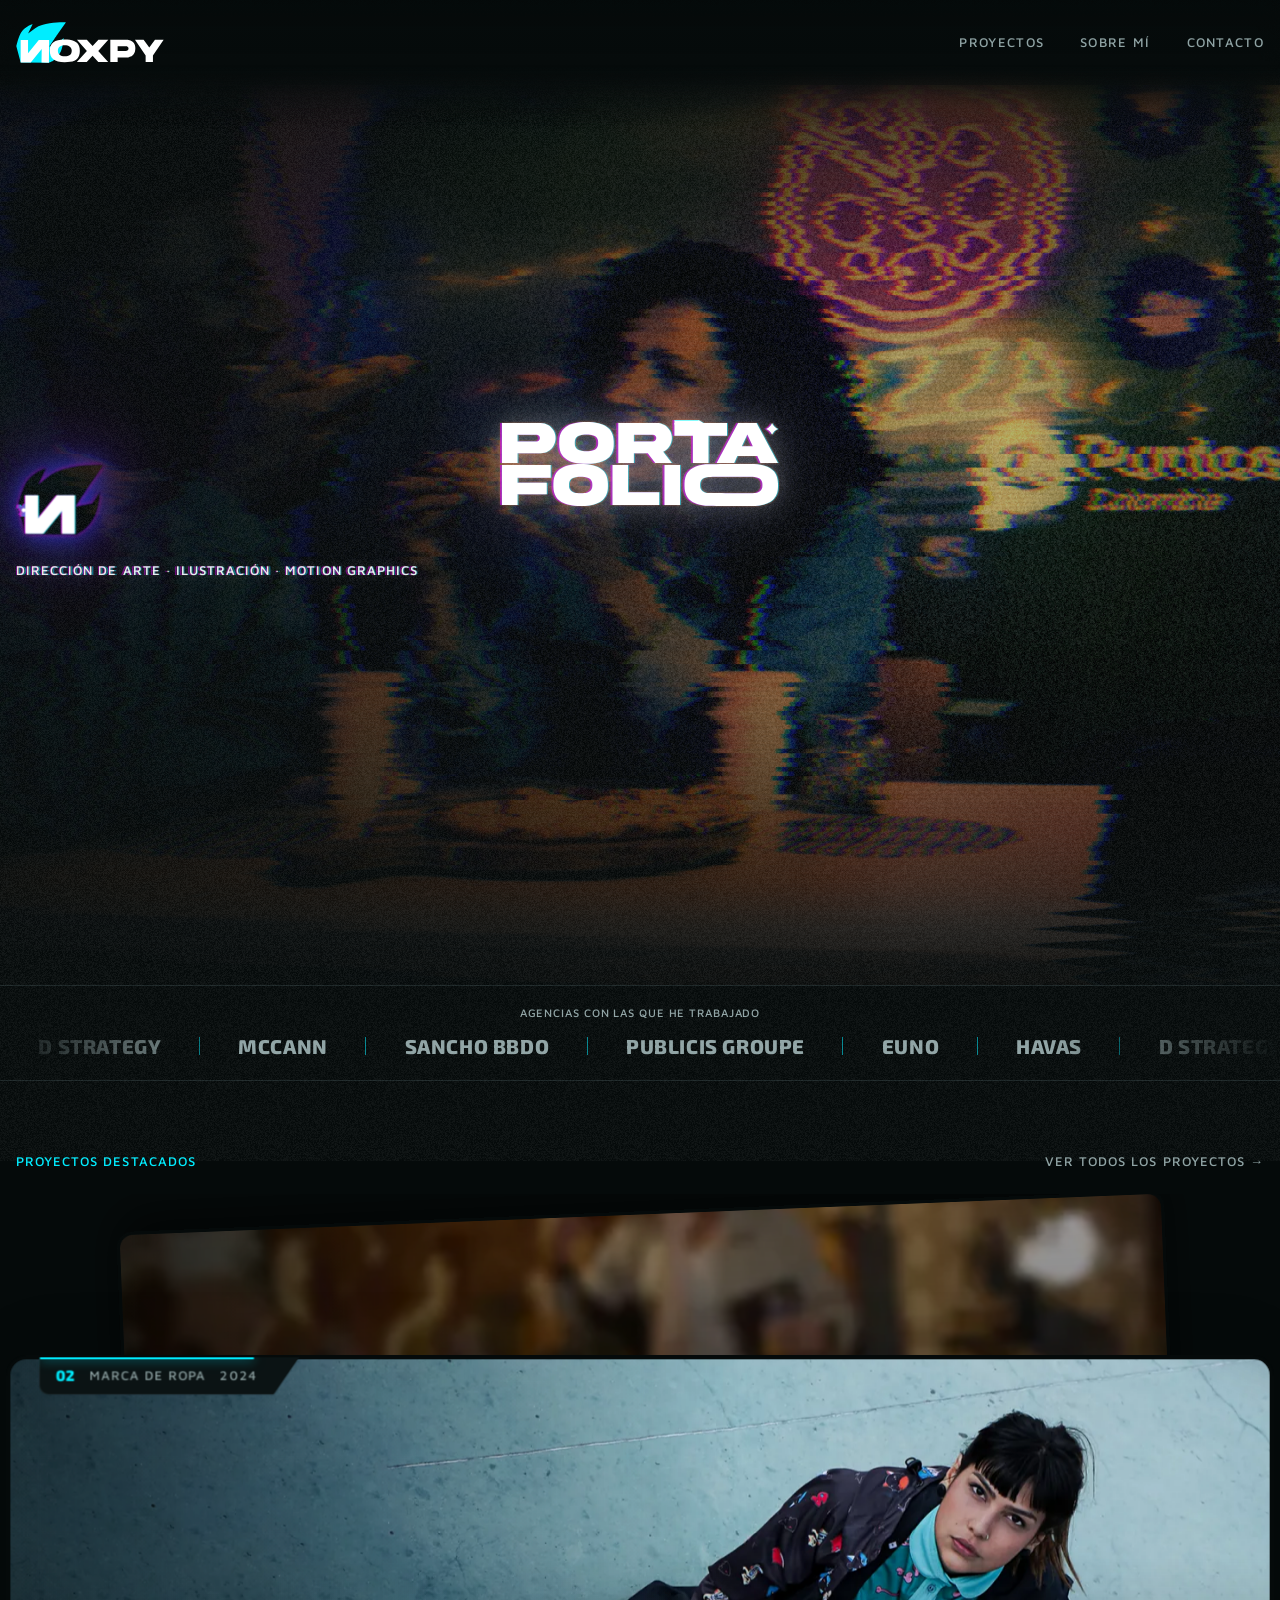
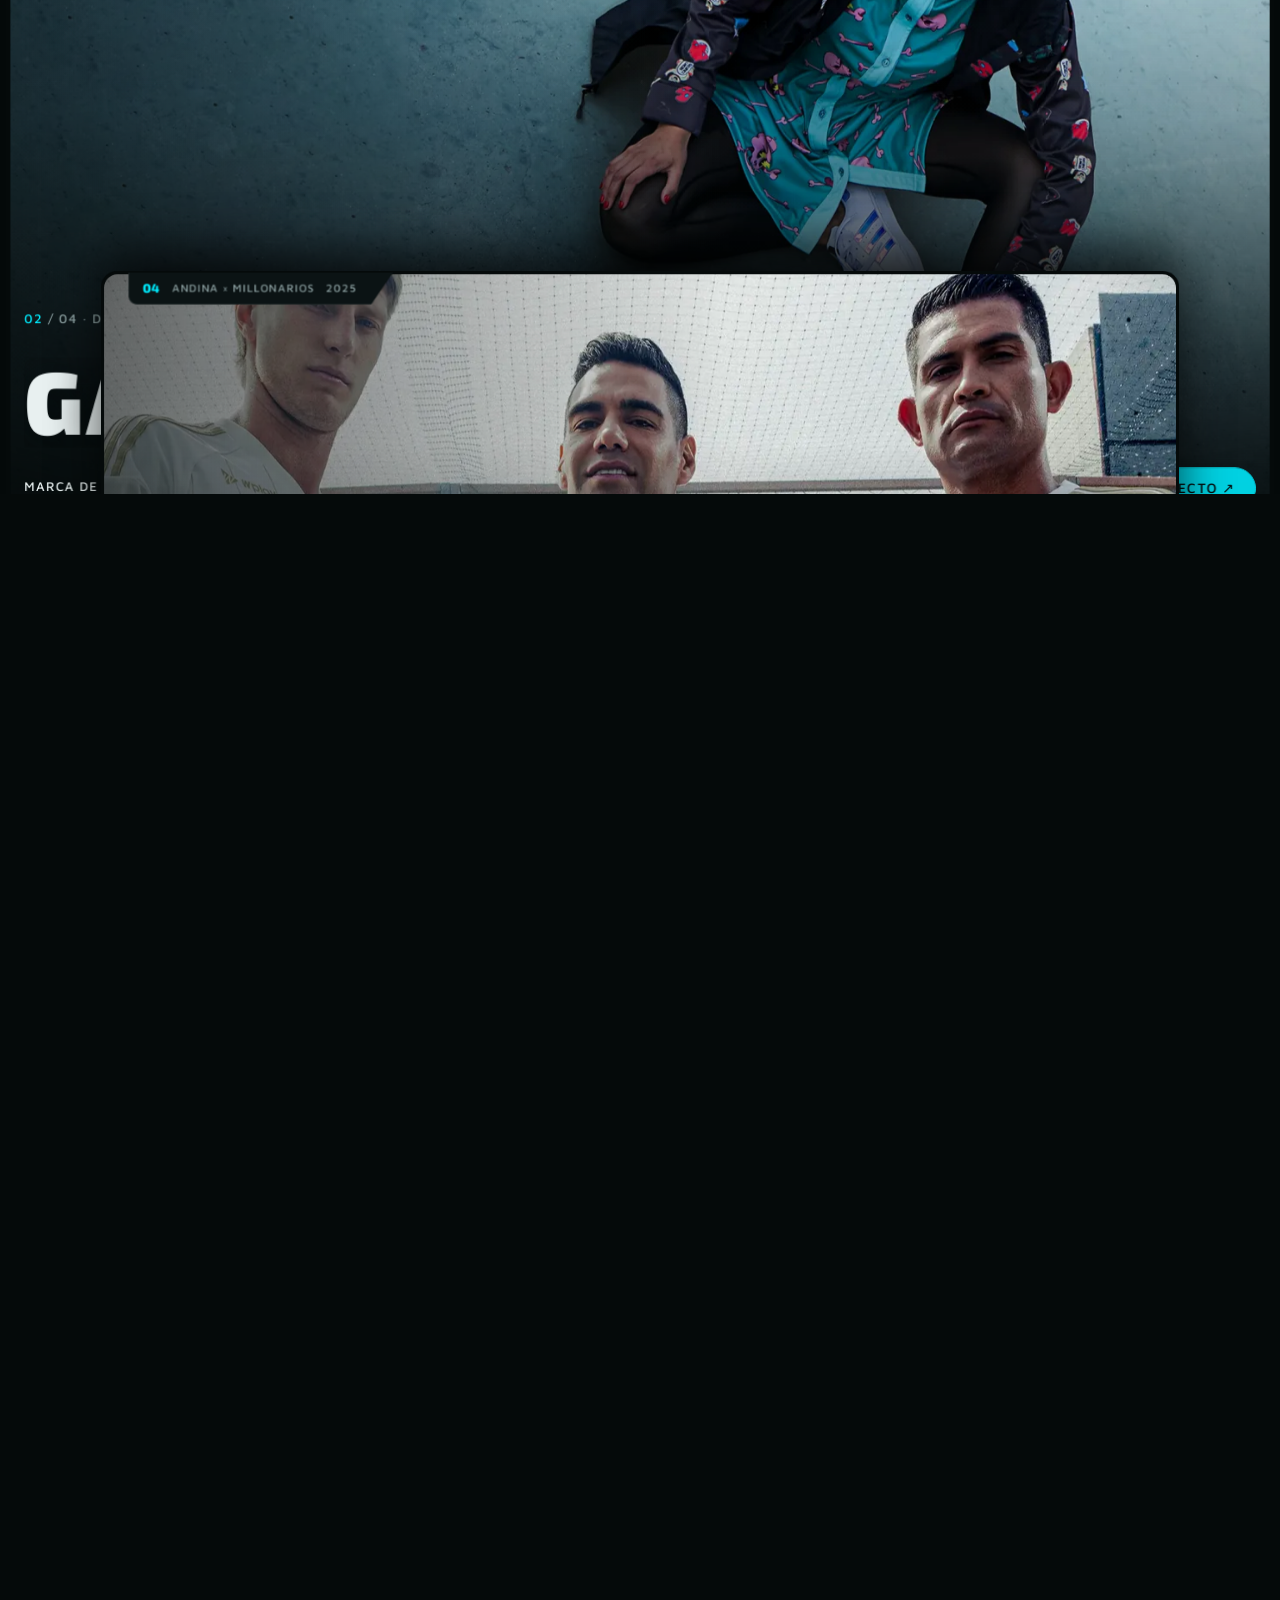
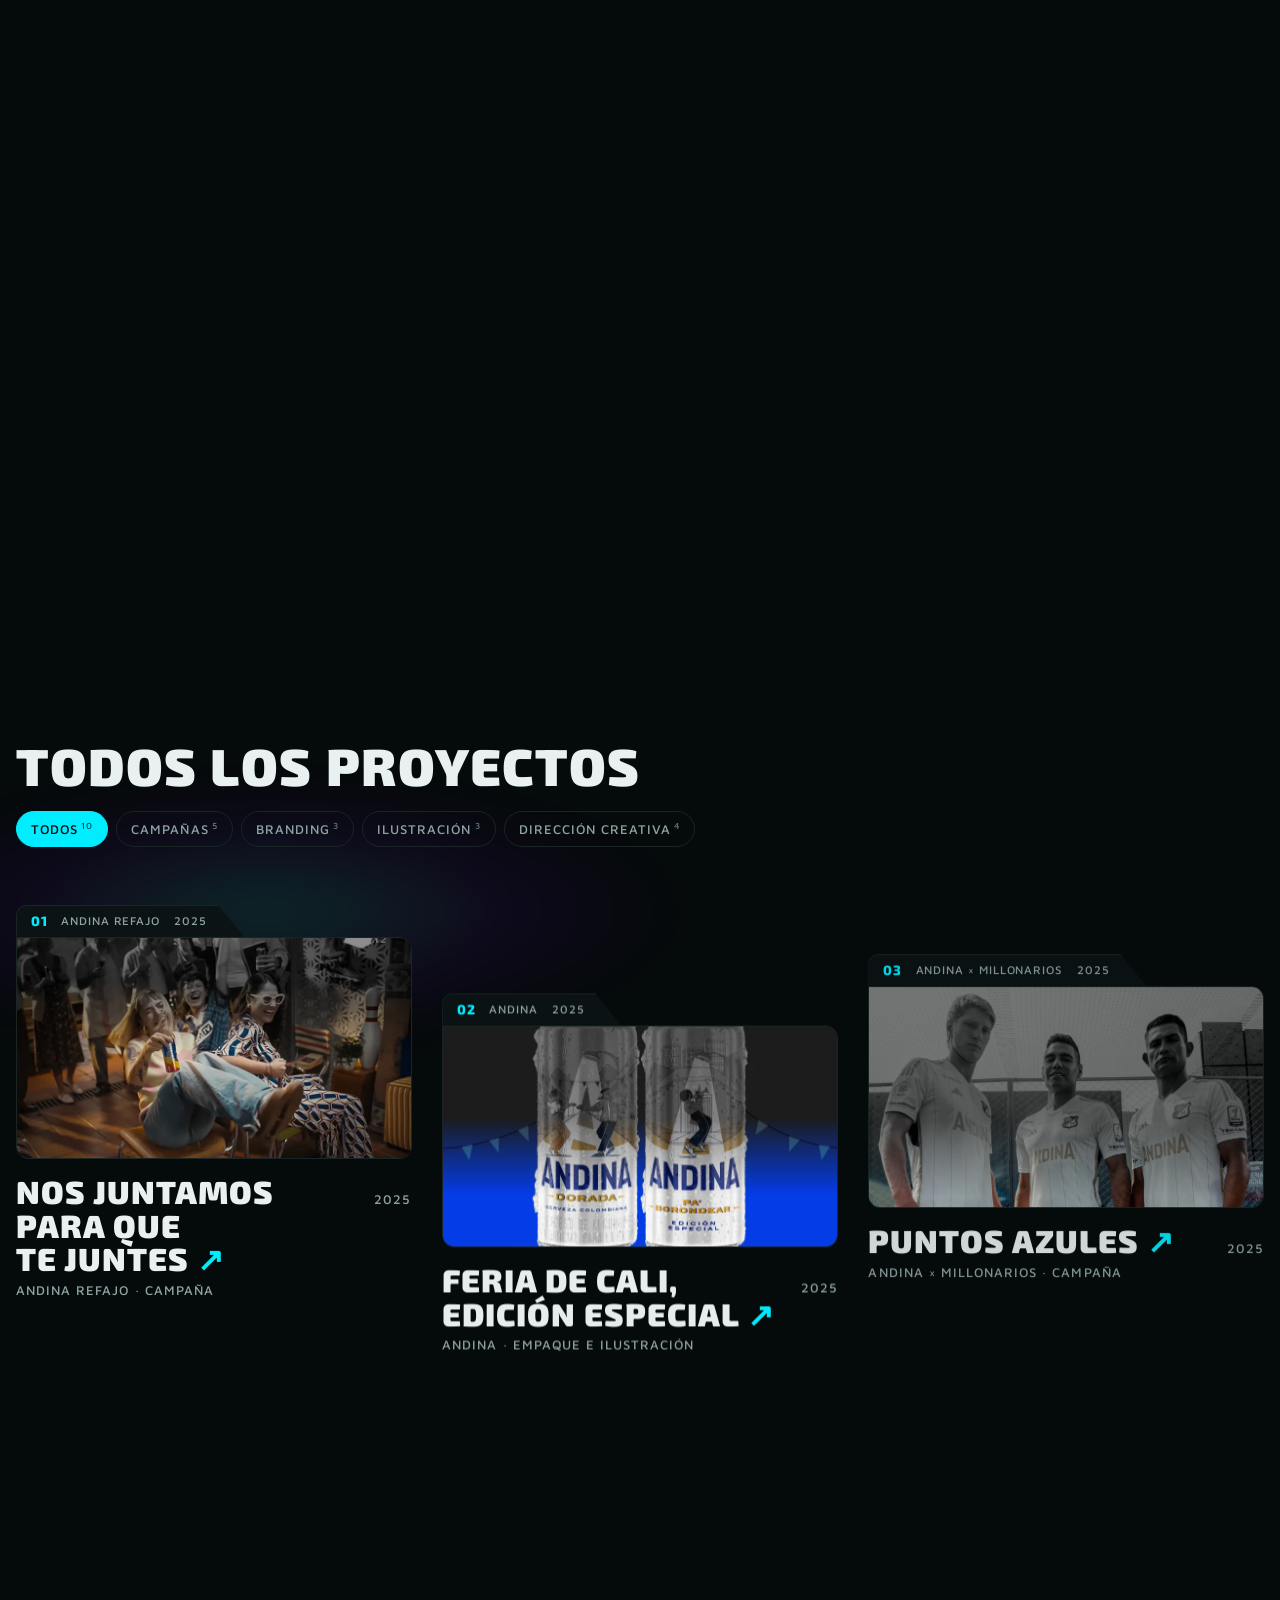
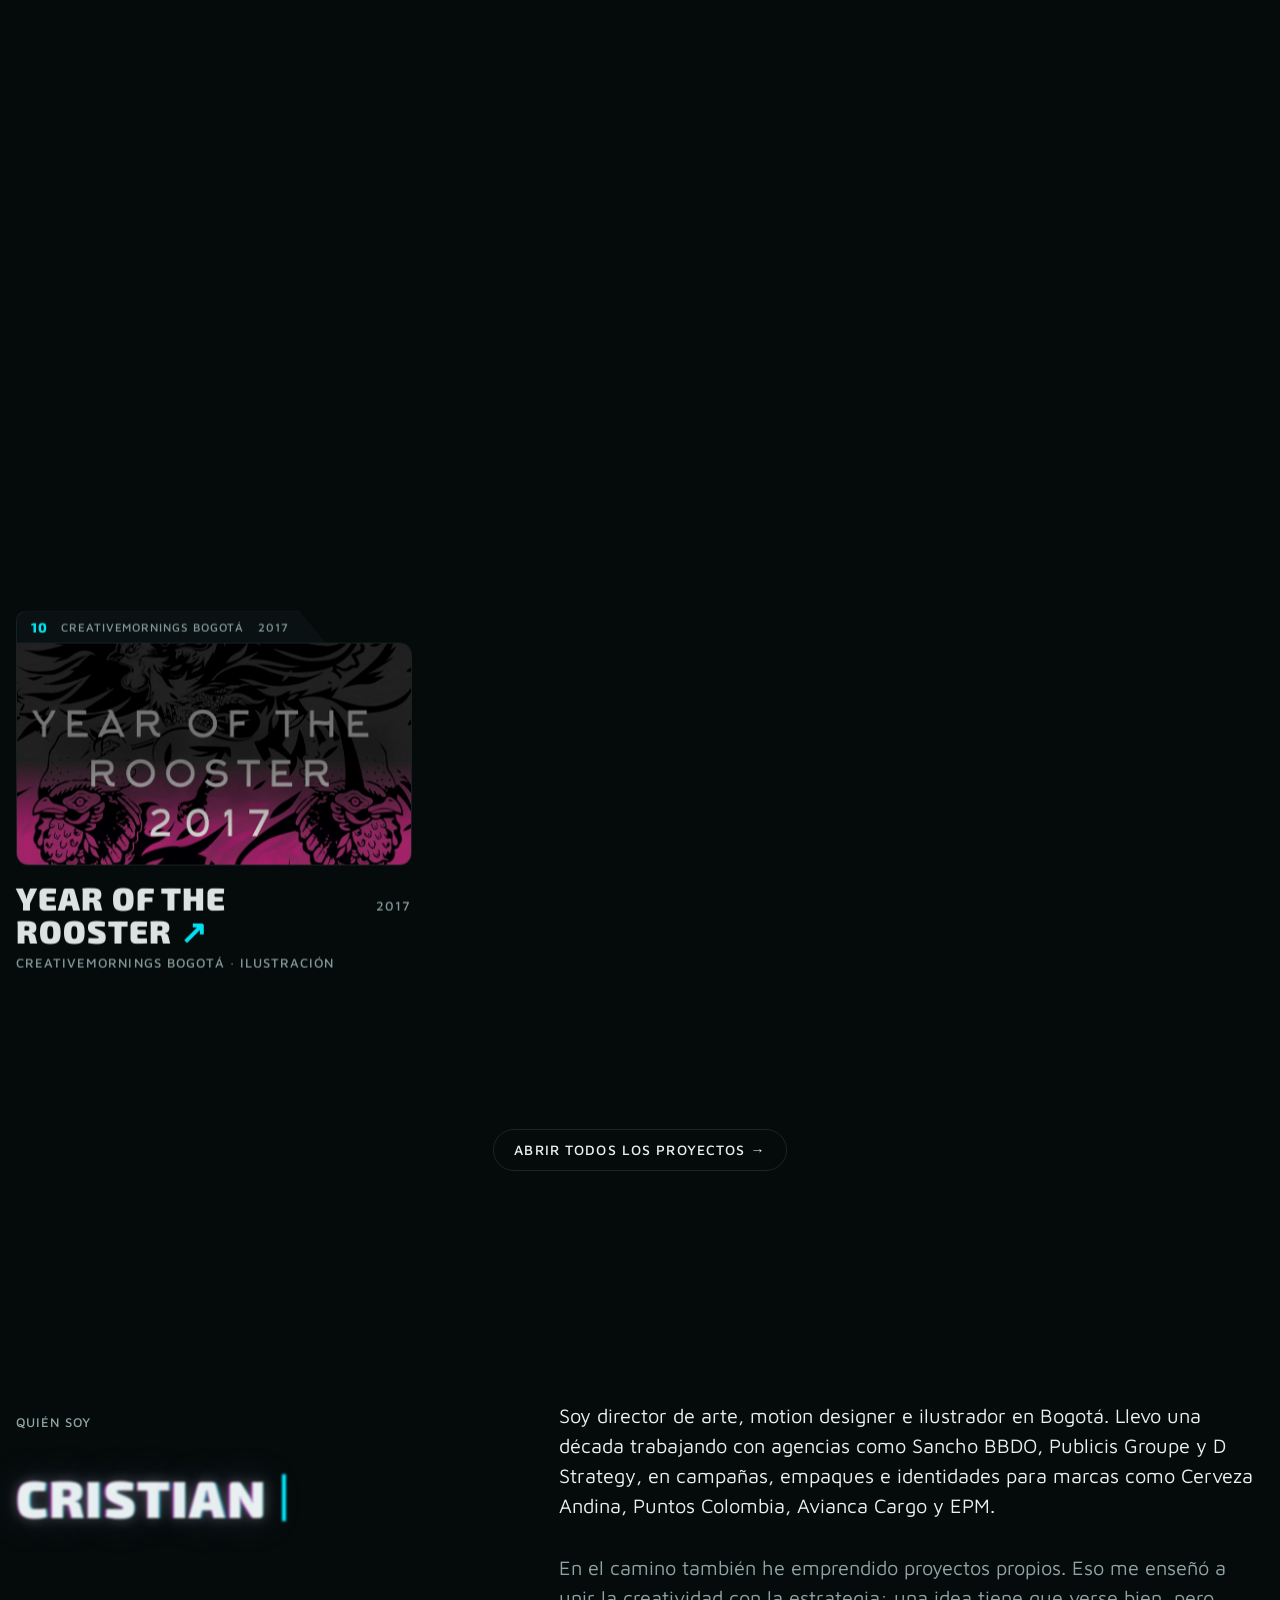
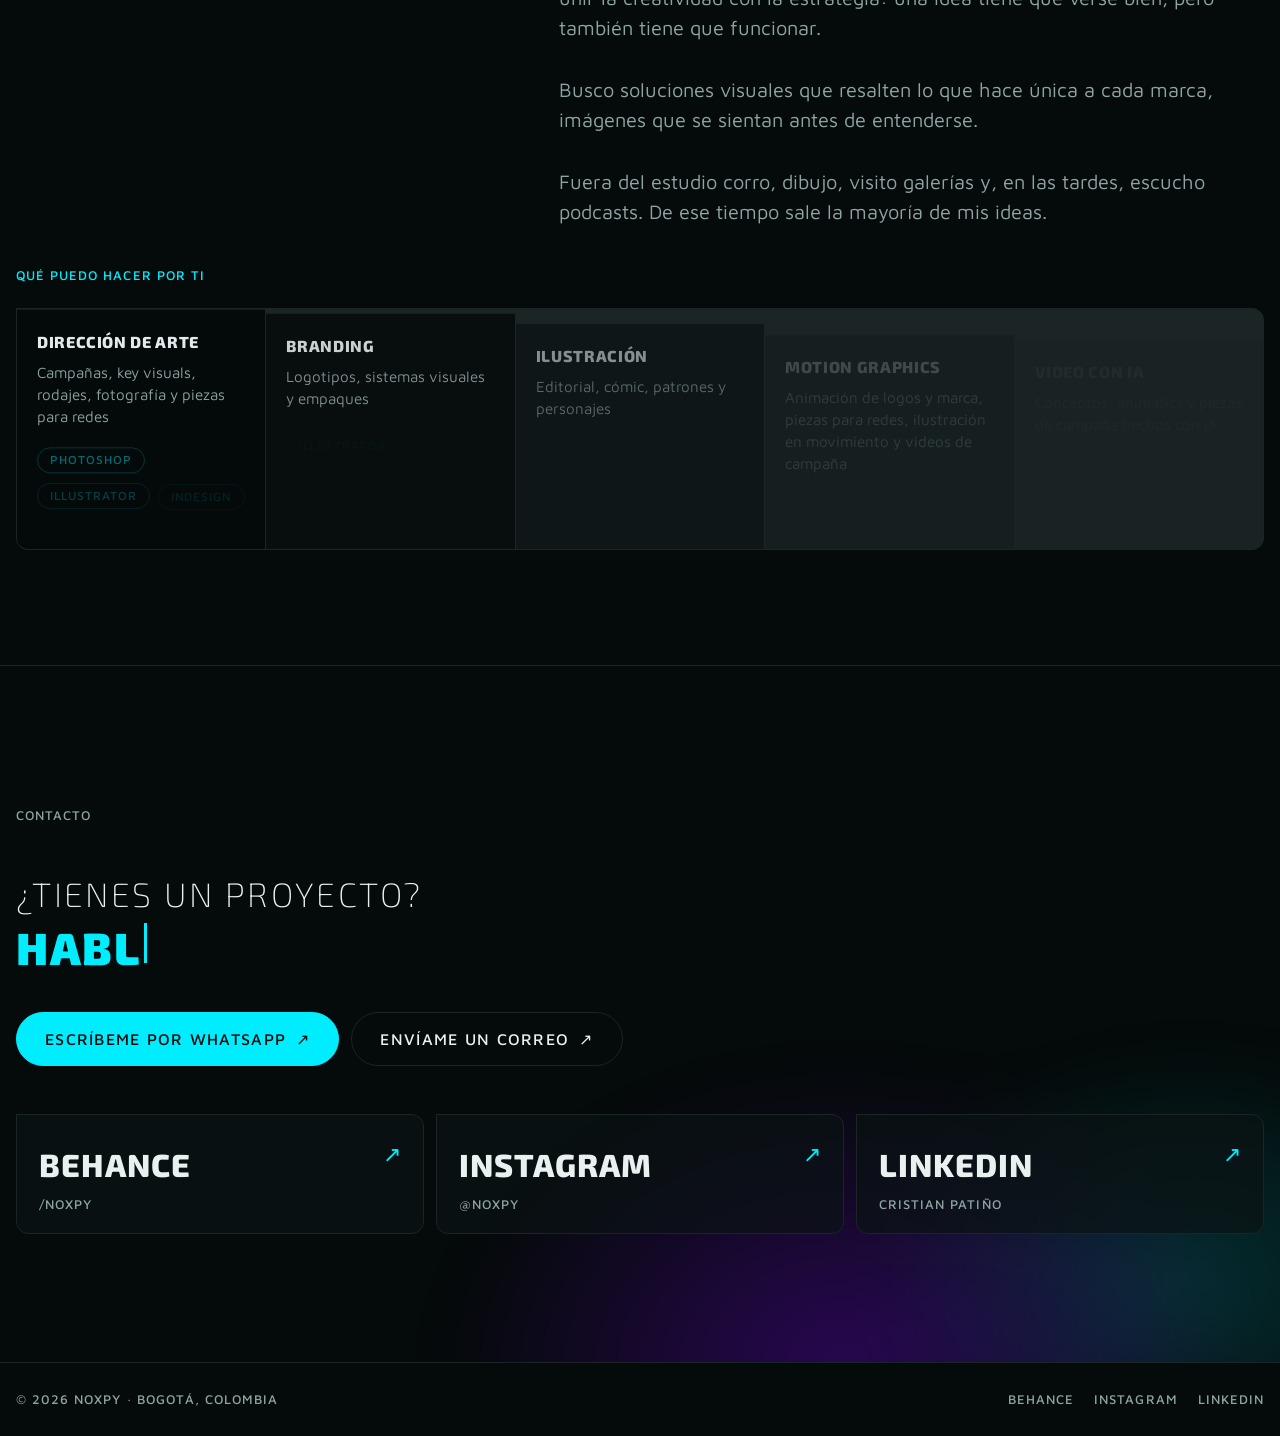
==== index.html @ 027486f4 "Montaje en WebGL: teal & orange con bloom, cortes con glitch VHS y onda líquida al pasar el cursor C" ====
<!doctype html>
<html lang="es">
<head>
<meta charset="utf-8">
<meta name="viewport" content="width=device-width, initial-scale=1, viewport-fit=cover">
<title>NOXPY · Cristian Patiño</title>
<meta name="claude:viewport-fit-sides" content="cover">
<meta name="description" content="Cristian Patiño (NOXPY), director de arte, motion designer e ilustrador en Bogotá. Campañas para Andina, Puntos Colombia, Avianca Cargo y EPM con agencias como Sancho BBDO y Publicis Groupe.">
<link rel="icon" href="assets/img/simbolo.svg" type="image/svg+xml">
<link rel="preconnect" href="https://fonts.googleapis.com">
<link rel="preconnect" href="https://fonts.gstatic.com" crossorigin>
<link rel="stylesheet" href="https://fonts.googleapis.com/css2?family=Exo+2:wght@200;600;700;800;900&family=Maven+Pro:wght@400;500;600&display=swap">
<link rel="stylesheet" href="assets/css/styles.css?v=202611041537">
</head>
<body>
<div class="grain" aria-hidden="true"></div>

<header class="site-header">
  <div class="wrap">
    <a class="brand" href="#inicio"><img src="assets/img/logo-noxpy-blanco.svg" alt="NOXPY" width="234" height="65"></a>
    <button class="menu-btn" type="button" aria-expanded="false" aria-controls="menu-principal" aria-label="Abrir menú"><span></span><span></span></button>
    <nav class="nav" id="menu-principal" aria-label="Principal">
      <a href="proyectos/index.html">Proyectos</a>
      <a href="#sobre-mi">Sobre mí</a>
      <a href="#contacto">Contacto</a>
    </nav>
  </div>
</header>

<main id="inicio">
  <section class="hero" aria-labelledby="hero-titulo">
    <canvas class="hero-montaje" aria-hidden="true"></canvas>
    <div class="hero-velo" aria-hidden="true"></div>
    <div class="hero-grain" aria-hidden="true"></div>
    <div class="hero-marca">
      <div class="hero-marca-luz"><img src="assets/img/portafolio.svg" alt="Portafolio" width="439" height="137" decoding="async"></div>
    </div>
    <div class="wrap hero-grid">
      <div class="hero-llama" aria-hidden="true">
        <span class="llama-halos">
          <img class="halo-n" src="assets/img/halo/n.webp" alt="" width="840" height="800" decoding="async">
          <span class="halo-llama">
            <img class="halo-a" src="assets/img/halo/llama-a.webp" alt="" width="840" height="800" decoding="async">
            <img class="halo-b" src="assets/img/halo/llama-b.webp" alt="" width="840" height="800" decoding="async">
            <img class="halo-c" src="assets/img/halo/llama-c.webp" alt="" width="840" height="800" decoding="async">
          </span>
        </span>
        <svg viewBox="70 25 940 765" focusable="false">
          <defs>
            <!-- Cuerpo líquido: núcleo de luz blanca que se desplaza dentro de un azul profundo -->
            <radialGradient id="llama-cuerpo" gradientUnits="userSpaceOnUse" cx="560" cy="520" r="620" fx="560" fy="520">
              <stop offset="0" stop-color="#ffffff"/>
              <stop offset=".16" stop-color="#d9f7ff"/>
              <stop offset=".34" stop-color="#00edff"/>
              <stop offset=".55" stop-color="#3b3dff"/>
              <stop offset=".78" stop-color="#2a0a8f"/>
              <stop offset="1" stop-color="#07061a"/>
              <animate attributeName="cx" values="560;420;640;720;560" dur="11s" repeatCount="indefinite" calcMode="spline" keySplines=".45 0 .55 1;.45 0 .55 1;.45 0 .55 1;.45 0 .55 1"/>
              <animate attributeName="cy" values="520;620;640;360;520" dur="11s" repeatCount="indefinite" calcMode="spline" keySplines=".45 0 .55 1;.45 0 .55 1;.45 0 .55 1;.45 0 .55 1"/>
              <animate attributeName="fx" values="600;380;700;760;600" dur="11s" repeatCount="indefinite" calcMode="spline" keySplines=".45 0 .55 1;.45 0 .55 1;.45 0 .55 1;.45 0 .55 1"/>
              <animate attributeName="fy" values="560;660;600;300;560" dur="11s" repeatCount="indefinite" calcMode="spline" keySplines=".45 0 .55 1;.45 0 .55 1;.45 0 .55 1;.45 0 .55 1"/>
              <animate attributeName="r" values="620;520;700;560;620" dur="13s" repeatCount="indefinite" calcMode="spline" keySplines=".45 0 .55 1;.45 0 .55 1;.45 0 .55 1;.45 0 .55 1"/>
            </radialGradient>
            <!-- Sombra interior que viaja (el azul oscuro que cruza la forma en la referencia) -->
            <radialGradient id="llama-sombra" gradientUnits="userSpaceOnUse" cx="380" cy="300" r="380">
              <stop offset="0" stop-color="#050a0a" stop-opacity=".85"/>
              <stop offset="1" stop-color="#050a0a" stop-opacity="0"/>
              <animate attributeName="cx" values="380;760;640;300;380" dur="11s" repeatCount="indefinite" calcMode="spline" keySplines=".45 0 .55 1;.45 0 .55 1;.45 0 .55 1;.45 0 .55 1"/>
              <animate attributeName="cy" values="300;260;700;520;300" dur="11s" repeatCount="indefinite" calcMode="spline" keySplines=".45 0 .55 1;.45 0 .55 1;.45 0 .55 1;.45 0 .55 1"/>
            </radialGradient>
            <!-- Filo de luz que gira por el borde: #df00f7 a #ff007a -->
            <linearGradient id="llama-filo" gradientUnits="userSpaceOnUse" x1="120" y1="400" x2="1000" y2="400">
              <stop offset="0" stop-color="#ff007a" stop-opacity="0"/>
              <stop offset=".35" stop-color="#ff007a"/>
              <stop offset=".5" stop-color="#df00f7"/>
              <stop offset=".62" stop-color="#df00f7" stop-opacity="0"/>
              <animateTransform attributeName="gradientTransform" type="rotate" values="0 540 400; 360 540 400" dur="9s" repeatCount="indefinite"/>
            </linearGradient>
            <!-- ENTRADA (como el estallido de la referencia): chispa → el fuego se abre desde ahí con borde en llamas -->
            <filter id="borde-fuego" x="-20%" y="-20%" width="140%" height="140%">
              <feTurbulence type="fractalNoise" baseFrequency="0.018" numOctaves="3" seed="9" result="r"/>
              <feDisplacementMap in="SourceGraphic" in2="r" scale="150" xChannelSelector="R" yChannelSelector="G"/>
            </filter>
            <mask id="llama-mascara" maskUnits="userSpaceOnUse" x="-200" y="-200" width="1500" height="1300">
              <g filter="url(#borde-fuego)">
                <circle cx="150" cy="520" r="0" fill="#fff">
                  <animate attributeName="r" values="0;70;1050" keyTimes="0;.28;1" begin="0.6s" dur="1.35s" fill="freeze" calcMode="spline" keySplines=".2 .8 .3 1; .55 0 .25 1"/>
                </circle>
              </g>
            </mask>
            <radialGradient id="llama-calor" gradientUnits="userSpaceOnUse" cx="200" cy="520" r="560">
              <stop offset="0" stop-color="#ffffff"/>
              <stop offset=".35" stop-color="#ffd1f0"/>
              <stop offset=".7" stop-color="#ff007a"/>
              <stop offset="1" stop-color="#df00f7" stop-opacity="0"/>
              <animate attributeName="cx" values="200;620" begin="0.6s" dur="1.6s" fill="freeze" calcMode="spline" keySplines=".4 0 .2 1"/>
              <animate attributeName="cy" values="520;300" begin="0.6s" dur="1.6s" fill="freeze" calcMode="spline" keySplines=".4 0 .2 1"/>
            </radialGradient>
            <clipPath id="llama-recorte"><path d="M991.91,41.51s-356.65-21.64-559.22,104.86l-130.1,99.12,82.53-168.95s-124.38,28.51-207.19,145.28c-46.96,66.23-89.65,254.27-89.65,254.27l79.18,292.08,533.37,4.69s38.34-19.79,79.76-49.98c48-34.99,93.98-97.7,119.49-152.59,43.6-93.79,51.91-244.94,51.91-244.94l-80.89,120.1-181.68,35.02,148.06-219.92,154.43-219.03Z"/></clipPath>
            <!-- Ondulación líquida: lenta y amplia, sin saltos -->
            <filter id="llama-fuego" x="-15%" y="-15%" width="130%" height="130%">
              <feTurbulence type="fractalNoise" baseFrequency="0.0035 0.005" numOctaves="2" seed="7" result="ruido">
                <animate attributeName="baseFrequency" values="0.0035 0.005; 0.0045 0.0065; 0.003 0.0055; 0.0035 0.005" dur="9s" repeatCount="indefinite" calcMode="spline" keySplines=".45 0 .55 1;.45 0 .55 1;.45 0 .55 1"/>
              </feTurbulence>
              <feDisplacementMap in="SourceGraphic" in2="ruido" scale="22" xChannelSelector="R" yChannelSelector="G" result="ondulada">
                <animate attributeName="scale" values="110;22" begin="0.6s" dur="2s" fill="freeze" calcMode="spline" keySplines=".2 .7 .3 1"/>
              </feDisplacementMap>
              <feGaussianBlur in="ondulada" stdDeviation="6"/>
            </filter>
            <filter id="llama-filo-blur" x="-10%" y="-10%" width="120%" height="120%"><feGaussianBlur stdDeviation="7"/></filter>
            <!-- Desfase RGB: franja #df00f7 a la izquierda, cian a la derecha -->
            <filter id="llama-rgb" x="-10%" y="-10%" width="120%" height="120%" color-interpolation-filters="sRGB">
              <feOffset in="SourceAlpha" dx="-8" result="izq"/>
              <feFlood flood-color="#df00f7" flood-opacity=".75"/>
              <feComposite in2="izq" operator="in" result="franjaIzq"/>
              <feOffset in="SourceAlpha" dx="8" result="der"/>
              <feFlood flood-color="#00edff" flood-opacity=".65"/>
              <feComposite in2="der" operator="in" result="franjaDer"/>
              <feMerge><feMergeNode in="franjaIzq"/><feMergeNode in="franjaDer"/><feMergeNode in="SourceGraphic"/></feMerge>
            </filter>
          </defs>
          <g filter="url(#llama-rgb)">
            <g class="llama-capa" mask="url(#llama-mascara)" filter="url(#llama-fuego)">
              <path fill="url(#llama-cuerpo)" d="M991.91,41.51s-356.65-21.64-559.22,104.86l-130.1,99.12,82.53-168.95s-124.38,28.51-207.19,145.28c-46.96,66.23-89.65,254.27-89.65,254.27l79.18,292.08,533.37,4.69s38.34-19.79,79.76-49.98c48-34.99,93.98-97.7,119.49-152.59,43.6-93.79,51.91-244.94,51.91-244.94l-80.89,120.1-181.68,35.02,148.06-219.92,154.43-219.03Z"/>
              <path fill="url(#llama-sombra)" d="M991.91,41.51s-356.65-21.64-559.22,104.86l-130.1,99.12,82.53-168.95s-124.38,28.51-207.19,145.28c-46.96,66.23-89.65,254.27-89.65,254.27l79.18,292.08,533.37,4.69s38.34-19.79,79.76-49.98c48-34.99,93.98-97.7,119.49-152.59,43.6-93.79,51.91-244.94,51.91-244.94l-80.89,120.1-181.68,35.02,148.06-219.92,154.43-219.03Z"/>
              <g clip-path="url(#llama-recorte)"><path fill="none" stroke="url(#llama-filo)" stroke-width="46" filter="url(#llama-filo-blur)" d="M991.91,41.51s-356.65-21.64-559.22,104.86l-130.1,99.12,82.53-168.95s-124.38,28.51-207.19,145.28c-46.96,66.23-89.65,254.27-89.65,254.27l79.18,292.08,533.37,4.69s38.34-19.79,79.76-49.98c48-34.99,93.98-97.7,119.49-152.59,43.6-93.79,51.91-244.94,51.91-244.94l-80.89,120.1-181.68,35.02,148.06-219.92,154.43-219.03Z"/></g>
              <path fill="url(#llama-calor)" opacity="0" d="M991.91,41.51s-356.65-21.64-559.22,104.86l-130.1,99.12,82.53-168.95s-124.38,28.51-207.19,145.28c-46.96,66.23-89.65,254.27-89.65,254.27l79.18,292.08,533.37,4.69s38.34-19.79,79.76-49.98c48-34.99,93.98-97.7,119.49-152.59,43.6-93.79,51.91-244.94,51.91-244.94l-80.89,120.1-181.68,35.02,148.06-219.92,154.43-219.03Z">
                <animate attributeName="opacity" values="0;1;.85;0" keyTimes="0;.2;.45;1" begin="0.6s" dur="2.1s" fill="freeze"/>
              </path>
            </g>
            <!-- Chispa inicial -->
            <circle cx="150" cy="520" r="0" fill="#ffffff">
              <animate attributeName="r" values="0;16;10;22;0" keyTimes="0;.3;.5;.8;1" begin="0.32s" dur="0.5s" fill="freeze"/>
            </circle>
            <circle cx="150" cy="520" r="9" fill="#ff007a" opacity="0">
              <animate attributeName="cx" values="150;90" begin="0.9s" dur="1.1s" fill="freeze" calcMode="spline" keySplines=".2 .6 .3 1"/>
              <animate attributeName="cy" values="520;300" begin="0.9s" dur="1.1s" fill="freeze" calcMode="spline" keySplines=".2 .6 .3 1"/>
              <animate attributeName="r" values="9;2.7" begin="0.9s" dur="1.1s" fill="freeze"/>
              <animate attributeName="opacity" values="0;1;0" keyTimes="0;.2;1" begin="0.9s" dur="1.1s" fill="freeze"/>
            </circle>
            <circle cx="160" cy="500" r="7" fill="#df00f7" opacity="0">
              <animate attributeName="cx" values="160;330" begin="1.0s" dur="1.1s" fill="freeze" calcMode="spline" keySplines=".2 .6 .3 1"/>
              <animate attributeName="cy" values="500;220" begin="1.0s" dur="1.1s" fill="freeze" calcMode="spline" keySplines=".2 .6 .3 1"/>
              <animate attributeName="r" values="7;2.1" begin="1.0s" dur="1.1s" fill="freeze"/>
              <animate attributeName="opacity" values="0;1;0" keyTimes="0;.2;1" begin="1.0s" dur="1.1s" fill="freeze"/>
            </circle>
            <circle cx="140" cy="540" r="6" fill="#ff007a" opacity="0">
              <animate attributeName="cx" values="140;60" begin="1.05s" dur="1.1s" fill="freeze" calcMode="spline" keySplines=".2 .6 .3 1"/>
              <animate attributeName="cy" values="540;420" begin="1.05s" dur="1.1s" fill="freeze" calcMode="spline" keySplines=".2 .6 .3 1"/>
              <animate attributeName="r" values="6;1.8" begin="1.05s" dur="1.1s" fill="freeze"/>
              <animate attributeName="opacity" values="0;1;0" keyTimes="0;.2;1" begin="1.05s" dur="1.1s" fill="freeze"/>
            </circle>
            <circle cx="170" cy="510" r="6" fill="#00edff" opacity="0">
              <animate attributeName="cx" values="170;520" begin="1.15s" dur="1.1s" fill="freeze" calcMode="spline" keySplines=".2 .6 .3 1"/>
              <animate attributeName="cy" values="510;160" begin="1.15s" dur="1.1s" fill="freeze" calcMode="spline" keySplines=".2 .6 .3 1"/>
              <animate attributeName="r" values="6;1.8" begin="1.15s" dur="1.1s" fill="freeze"/>
              <animate attributeName="opacity" values="0;1;0" keyTimes="0;.2;1" begin="1.15s" dur="1.1s" fill="freeze"/>
            </circle>
            <circle cx="150" cy="520" r="5" fill="#ffffff" opacity="0">
              <animate attributeName="cx" values="150;250" begin="1.1s" dur="1.1s" fill="freeze" calcMode="spline" keySplines=".2 .6 .3 1"/>
              <animate attributeName="cy" values="520;300" begin="1.1s" dur="1.1s" fill="freeze" calcMode="spline" keySplines=".2 .6 .3 1"/>
              <animate attributeName="r" values="5;1.5" begin="1.1s" dur="1.1s" fill="freeze"/>
              <animate attributeName="opacity" values="0;1;0" keyTimes="0;.2;1" begin="1.1s" dur="1.1s" fill="freeze"/>
            </circle>
            <g clip-path="url(#llama-recorte)"><polygon class="llama-n" fill="#ffffff" points="166.45 364.47 301.06 364.47 301.06 605.83 497.16 364.47 685.72 364.47 685.72 771.76 550.53 771.76 550.53 526.34 350.95 771.76 166.45 771.76 166.45 364.47"/></g>
          </g>
        </svg>
      </div>
      <p class="label hero-eyebrow" data-intro>Dirección de arte · Ilustración · Motion&nbsp;graphics</p>
      <h1 class="titulo" id="hero-titulo" data-split>
        <span class="linea">Creativo por naturaleza.</span>
        <span class="linea linea--luz">Rebelde</span>
        <span class="linea linea--luz">por diseño.</span>
      </h1>
      <p class="manifiesto" data-intro>
        <span class="sr-only">Pienso antes de producir. Exploro antes de resolver. Arriesgo con intención.</span>
        <span class="m-tipeo" aria-hidden="true" data-lineas="Pienso antes de producir.|Exploro antes de resolver.|Arriesgo con intención."><span class="m-texto">Pienso antes de producir.</span><span class="caret"></span></span>
      </p>
      <div class="hero-foot" data-intro>
        <p class="label">Cristian Patiño · NOXPY · Bogotá</p>
        <div class="actions">
          <a class="btn btn--solid" href="#destacados">Ver trabajo ↓</a>
          <a class="btn" href="#contacto">Hablemos</a>
        </div>
      </div>
    </div>
    <button class="intro-saltar label" type="button" hidden>Saltar intro</button>
  </section>


  <section class="clients" aria-label="Agencias con las que he trabajado">
    <p class="label clients-titulo">Agencias con las que he trabajado</p>
    <div class="clients-cinta">
      <ul class="clients-pista">
        <li>D Strategy</li>
        <li>McCann</li>
        <li>Sancho BBDO</li>
        <li>Publicis Groupe</li>
        <li>Euno</li>
        <li>Havas</li>
      </ul>
    </div>
  </section>

  <section class="featured" id="destacados" aria-labelledby="destacados-titulo">
    <div class="wrap featured-head">
      <h2 class="label" id="destacados-titulo">Proyectos destacados</h2>
      <a class="label" href="proyectos/index.html">Ver todos los proyectos →</a>
    </div>
    <div class="feature-stack">
      <article class="feature">
        <div class="folder">
          <span class="folder-tab" aria-hidden="true"><b>01</b><span>Andina Refajo</span><i>2025</i></span>
        <a class="feature-inner" href="https://www.behance.net/gallery/218897783/Andina-Refajo-Nos-Juntamos-para-que-te-juntes" target="_blank" rel="noopener">
          <div class="feature-media"><img style="--foco: 45% 35%" src="assets/img/andina-refajo.webp" alt="Grupo de amigos celebrando con Refajo Andina en una sala de bolos" width="808" height="632" loading="lazy"></div>
          <div class="feature-copy wrap">
            <p class="label feature-index"><span>01</span> / 04 · Destacado</p>
            <h3 class="titulo feature-title">Nos juntamos para que te juntes</h3>
            <div class="feature-meta">
              <span class="label">Andina Refajo</span>
              <span class="label">2025</span>
              <span class="label">Campaña</span>
              <span class="btn btn--solid feature-cta">Ver proyecto ↗</span>
            </div>
          </div>
        </a>
        </div>
      </article>
      <article class="feature">
        <div class="folder">
          <span class="folder-tab" aria-hidden="true"><b>02</b><span>Marca de ropa</span><i>2024</i></span>
        <a class="feature-inner" href="https://www.behance.net/gallery/119048617/GATOZORRO" target="_blank" rel="noopener">
          <div class="feature-media"><img style="--foco: 72% 30%" src="assets/img/gatozorro-portada.webp" alt="Modelo con chaqueta de patrón GATOZORRO bajo el logotipo de la marca" width="1600" height="1027" loading="lazy"></div>
          <div class="feature-copy wrap">
            <p class="label feature-index"><span>02</span> / 04 · Destacado</p>
            <h3 class="titulo feature-title">GATOZORRO</h3>
            <div class="feature-meta">
              <span class="label">Marca de ropa</span>
              <span class="label">2024</span>
              <span class="label">Branding · Ilustración</span>
              <span class="btn btn--solid feature-cta">Ver proyecto ↗</span>
            </div>
          </div>
        </a>
        </div>
      </article>
      <article class="feature">
        <div class="folder">
          <span class="folder-tab" aria-hidden="true"><b>03</b><span>Barbería, Bogotá</span><i>2022</i></span>
        <a class="feature-inner" href="https://www.behance.net/gallery/147572203/Dapper-Men-Barbers" target="_blank" rel="noopener">
          <div class="feature-media"><img style="--foco: 50% 42%" src="assets/img/dapper-portada.webp" alt="Logotipo de Dapper Men Barbers en letras de neón sobre un barbero tatuado" width="1600" height="1027" loading="lazy"></div>
          <div class="feature-copy wrap">
            <p class="label feature-index"><span>03</span> / 04 · Destacado</p>
            <h3 class="titulo feature-title">Dapper Men Barbers</h3>
            <div class="feature-meta">
              <span class="label">Barbería, Bogotá</span>
              <span class="label">2022</span>
              <span class="label">Identidad</span>
              <span class="btn btn--solid feature-cta">Ver proyecto ↗</span>
            </div>
          </div>
        </a>
        </div>
      </article>
      <article class="feature">
        <div class="folder">
          <span class="folder-tab" aria-hidden="true"><b>04</b><span>Andina × Millonarios</span><i>2025</i></span>
        <a class="feature-inner" href="https://www.behance.net/gallery/220245487/Andina-Millonarios-Puntos-Azules" target="_blank" rel="noopener">
          <div class="feature-media"><img style="--foco: 50% 28%" src="assets/img/puntos-azules.webp" alt="Tres jugadores de Millonarios con la camiseta blanca patrocinada por Andina, frente a una reja" width="1600" height="1067" loading="lazy"></div>
          <div class="feature-copy wrap">
            <p class="label feature-index"><span>04</span> / 04 · Destacado</p>
            <h3 class="titulo feature-title">Puntos Azules</h3>
            <div class="feature-meta">
              <span class="label">Andina × Millonarios</span>
              <span class="label">2025</span>
              <span class="label">Campaña</span>
              <span class="btn btn--solid feature-cta">Ver proyecto ↗</span>
            </div>
          </div>
        </a>
        </div>
      </article>
    </div>
  </section>

  <section class="section" id="proyectos">
    <div class="wrap">
      <div class="section-head">
        <div class="halo" aria-hidden="true"></div>
        <h2 class="titulo">Todos los proyectos</h2>
        <div class="filters" role="group" aria-label="Filtrar proyectos">
          <button class="chip" type="button" data-filter="todos" aria-pressed="true">Todos</button>
          <button class="chip" type="button" data-filter="campana" aria-pressed="false">Campañas</button>
          <button class="chip" type="button" data-filter="branding" aria-pressed="false">Branding</button>
          <button class="chip" type="button" data-filter="ilustracion" aria-pressed="false">Ilustración</button>
          <button class="chip" type="button" data-filter="direccion" aria-pressed="false">Dirección creativa</button>
        </div>
      </div>

      <ul class="work-grid">
        <li class="card" data-cat="campana direccion">
          <a href="https://www.behance.net/gallery/218897783/Andina-Refajo-Nos-Juntamos-para-que-te-juntes" target="_blank" rel="noopener">
            <div class="card-folder">
              <span class="folder-tab" aria-hidden="true"><b>01</b><span>Andina Refajo</span><i>2025</i></span>
              <figure><img src="assets/img/andina-refajo.webp" alt="Grupo de amigos celebrando con Refajo Andina en una sala de bolos" width="808" height="632" loading="lazy"></figure>
            </div>
            <div class="card-meta">
              <h3 class="titulo">Nos juntamos para que te juntes <span class="arrow">↗</span></h3>
              <span class="label year">2025</span>
              <span class="label tags">Andina Refajo · Campaña</span>
            </div>
          </a>
        </li>
        <li class="card" data-cat="campana branding">
          <a href="https://www.behance.net/gallery/233699121/Andina-Feria-de-Cali-Edicion-Especial" target="_blank" rel="noopener">
            <div class="card-folder">
              <span class="folder-tab" aria-hidden="true"><b>02</b><span>Andina</span><i>2025</i></span>
              <figure><img src="assets/img/andina-feria-cali.webp" alt="Latas de edición especial Andina para la Feria de Cali sobre fondo azul" width="808" height="632" loading="lazy"></figure>
            </div>
            <div class="card-meta">
              <h3 class="titulo">Feria de Cali, edición especial <span class="arrow">↗</span></h3>
              <span class="label year">2025</span>
              <span class="label tags">Andina · Empaque e ilustración</span>
            </div>
          </a>
        </li>
        <li class="card" data-cat="campana">
          <a href="https://www.behance.net/gallery/220245487/Andina-Millonarios-Puntos-Azules" target="_blank" rel="noopener">
            <div class="card-folder">
              <span class="folder-tab" aria-hidden="true"><b>03</b><span>Andina × Millonarios</span><i>2025</i></span>
              <figure><img src="assets/img/puntos-azules.webp" alt="Tres jugadores de Millonarios con la camiseta blanca patrocinada por Andina, frente a una reja" width="1600" height="1067" loading="lazy"></figure>
            </div>
            <div class="card-meta">
              <h3 class="titulo">Puntos Azules <span class="arrow">↗</span></h3>
              <span class="label year">2025</span>
              <span class="label tags">Andina × Millonarios · Campaña</span>
            </div>
          </a>
        </li>
        <li class="card" data-cat="branding ilustracion direccion">
          <a href="https://www.behance.net/gallery/119048617/GATOZORRO" target="_blank" rel="noopener">
            <div class="card-folder">
              <span class="folder-tab" aria-hidden="true"><b>04</b><span>Marca de ropa</span><i>2024</i></span>
              <figure><img src="assets/img/gatozorro-01.webp" alt="Modelo con chaqueta de patrón ilustrado de GATOZORRO" width="1600" height="1027" loading="lazy"></figure>
            </div>
            <div class="card-meta">
              <h3 class="titulo">GATOZORRO <span class="arrow">↗</span></h3>
              <span class="label year">2024</span>
              <span class="label tags">Marca de ropa · Branding e ilustración</span>
            </div>
          </a>
        </li>
        <li class="card" data-cat="campana direccion">
          <a href="https://www.behance.net/gallery/185301681/Clouds-Avianca-Cargo" target="_blank" rel="noopener">
            <div class="card-folder">
              <span class="folder-tab" aria-hidden="true"><b>05</b><span>Avianca Cargo</span><i>2024</i></span>
              <figure><img src="assets/img/avianca-cargo.webp" alt="Nube con forma de animal sobre palmeras y una mano que la señala" width="808" height="632" loading="lazy"></figure>
            </div>
            <div class="card-meta">
              <h3 class="titulo">Clouds <span class="arrow">↗</span></h3>
              <span class="label year">2024</span>
              <span class="label tags">Avianca Cargo · Dirección de arte</span>
            </div>
          </a>
        </li>
        <li class="card" data-cat="direccion">
          <a href="https://www.youtube.com/watch?v=Kd15JfVSAz0" target="_blank" rel="noopener" data-video="Kd15JfVSAz0" data-video-titulo="120 · Naiza">
            <div class="card-folder">
              <span class="folder-tab" aria-hidden="true"><b>06</b><span>Naiza</span><i>2023</i></span>
              <figure><img src="assets/img/naiza-120.webp" alt="Portada del álbum 120 de Naiza, figura iluminada en violeta" width="1600" height="1027" loading="lazy"></figure>
            </div>
            <div class="card-meta">
              <h3 class="titulo">120 <span class="arrow">↗</span></h3>
              <span class="label year">2023</span>
              <span class="label tags">Naiza · Lanzamiento de álbum</span>
            </div>
          </a>
        </li>
        <li class="card" data-cat="campana">
          <a href="https://www.behance.net/gallery/177823559/Mueve-tus-Puntos-Puntos-Colombia" target="_blank" rel="noopener">
            <div class="card-folder">
              <span class="folder-tab" aria-hidden="true"><b>07</b><span>Puntos Colombia</span><i>2023</i></span>
              <figure><img src="assets/img/puntos-colombia.webp" alt="Pareja comiendo pizza junto a un food truck con letrero de neón" width="808" height="632" loading="lazy"></figure>
            </div>
            <div class="card-meta">
              <h3 class="titulo">Mueve tus Puntos <span class="arrow">↗</span></h3>
              <span class="label year">2023</span>
              <span class="label tags">Puntos Colombia · Campaña</span>
            </div>
          </a>
        </li>
        <li class="card" data-cat="ilustracion">
          <a href="https://www.behance.net/gallery/179843493/La-Liga-EPM" target="_blank" rel="noopener">
            <div class="card-folder">
              <span class="folder-tab" aria-hidden="true"><b>08</b><span>EPM</span><i>2023</i></span>
              <figure><img src="assets/img/la-liga-epm.webp" alt="Páginas de cómic en blanco y negro de La Liga EPM" width="808" height="632" loading="lazy"></figure>
            </div>
            <div class="card-meta">
              <h3 class="titulo">La Liga <span class="arrow">↗</span></h3>
              <span class="label year">2023</span>
              <span class="label tags">EPM · Cómic</span>
            </div>
          </a>
        </li>
        <li class="card" data-cat="branding">
          <a href="https://www.behance.net/gallery/147572203/Dapper-Men-Barbers" target="_blank" rel="noopener">
            <div class="card-folder">
              <span class="folder-tab" aria-hidden="true"><b>09</b><span>Barbería</span><i>2022</i></span>
              <figure><img src="assets/img/dapper.webp" alt="Logotipo de Dapper Men Barbers en letras de neón sobre un barbero tatuado" width="808" height="632" loading="lazy"></figure>
            </div>
            <div class="card-meta">
              <h3 class="titulo">Dapper Men Barbers <span class="arrow">↗</span></h3>
              <span class="label year">2022</span>
              <span class="label tags">Barbería · Identidad</span>
            </div>
          </a>
        </li>
        <li class="card" data-cat="ilustracion">
          <a href="https://www.behance.net/gallery/47842055/Year-of-the-rooster-2017-CreativeMornings-Bog" target="_blank" rel="noopener">
            <div class="card-folder">
              <span class="folder-tab" aria-hidden="true"><b>10</b><span>CreativeMornings Bogotá</span><i>2017</i></span>
              <figure><img src="assets/img/year-of-the-rooster.webp" alt="Ilustración de gallos en negro sobre fondo magenta, Year of the Rooster 2017" width="808" height="632" loading="lazy"></figure>
            </div>
            <div class="card-meta">
              <h3 class="titulo">Year of the Rooster <span class="arrow">↗</span></h3>
              <span class="label year">2017</span>
              <span class="label tags">CreativeMornings Bogotá · Ilustración</span>
            </div>
          </a>
        </li>
      </ul>
      <div class="more">
        <a class="btn" href="proyectos/index.html">Abrir todos los proyectos →</a>
      </div>
    </div>
  </section>

  <section class="section about" id="sobre-mi">
    <div class="wrap">
      <div class="about-head">
        <p class="label">Quién soy</p>
        <h2 class="titulo nombre-tipeo">Cristian Patiño</h2>
      </div>
      <div class="about-body">
        <p>Soy director de arte, motion designer e ilustrador en Bogotá. Llevo una década trabajando con agencias como Sancho BBDO, Publicis Groupe y D Strategy, en campañas, empaques e identidades para marcas como Cerveza Andina, Puntos Colombia, Avianca Cargo y EPM.</p>
        <p>En el camino también he emprendido proyectos propios. Eso me enseñó a unir la creatividad con la estrategia: una idea tiene que verse bien, pero también tiene que funcionar.</p>
        <p>Busco soluciones visuales que resalten lo que hace única a cada marca, imágenes que se sientan antes de entenderse.</p>
        <p>Fuera del estudio corro, dibujo, visito galerías y, en las tardes, escucho podcasts. De ese tiempo sale la mayoría de mis ideas.</p>
      </div>
      <div class="about-servicios">
        <p class="label services-titulo">Qué puedo hacer por ti</p>
        <div class="skills">
          <div class="skill">
            <b>Dirección de arte</b>
            <span>Campañas, key visuals, rodajes, fotografía y piezas para redes</span>
            <ul class="tools" aria-label="Herramientas"><li>Photoshop</li><li>Illustrator</li><li>InDesign</li></ul>
          </div>
          <div class="skill">
            <b>Branding</b>
            <span>Logotipos, sistemas visuales y empaques</span>
            <ul class="tools" aria-label="Herramientas"><li>Illustrator</li><li>Photoshop</li><li>InDesign</li></ul>
          </div>
          <div class="skill">
            <b>Ilustración</b>
            <span>Editorial, cómic, patrones y personajes</span>
            <ul class="tools" aria-label="Herramientas"><li>Procreate</li><li>Illustrator</li><li>Photoshop</li></ul>
          </div>
          <div class="skill">
            <b>Motion graphics</b>
            <span>Animación de logos y marca, piezas para redes, ilustración en movimiento y videos de campaña</span>
            <ul class="tools" aria-label="Herramientas"><li>After Effects</li><li>Premiere</li></ul>
          </div>
          <div class="skill">
            <b>Video con IA</b>
            <span>Conceptos, animatics y piezas de campaña hechos con IA</span>
            <ul class="tools" aria-label="Herramientas"><li>Higgsfield</li></ul>
          </div>
        </div>
      </div>
    </div>
  </section>

  <section class="contact" id="contacto">
    <div class="wrap">
      <p class="label">Contacto</p>
      <h2 class="titulo"><span class="ligero">¿Tienes un proyecto?</span> <em>Hablemos.</em></h2>
      <div class="contact-botones">
        <a class="btn btn--solid btn--grande" href="https://wa.me/573133138633?text=Hola%20Cristian%2C%20vi%20tu%20portafolio%20en%20noxpy.com%20y%20quiero%20contarte%20sobre%20un%20proyecto." target="_blank" rel="noopener">Escríbeme por WhatsApp <span aria-hidden="true">↗</span></a>
        <a class="btn btn--grande" href="mailto:noxpy17@gmail.com?subject=Proyecto%20desde%20noxpy.com">Envíame un correo <span aria-hidden="true">↗</span></a>
      </div>
      <ul class="redes" aria-label="Redes sociales">
        <li><a href="https://www.behance.net/NOXPY" target="_blank" rel="noopener"><span class="red-nombre">Behance</span><span class="red-usuario">/NOXPY</span><span class="red-flecha" aria-hidden="true">↗</span></a></li>
        <li><a href="https://www.instagram.com/noxpy/" target="_blank" rel="noopener"><span class="red-nombre">Instagram</span><span class="red-usuario">@noxpy</span><span class="red-flecha" aria-hidden="true">↗</span></a></li>
        <li><a href="https://www.linkedin.com/in/cristian-pati%C3%B1o-923b6199/" target="_blank" rel="noopener"><span class="red-nombre">LinkedIn</span><span class="red-usuario">Cristian Patiño</span><span class="red-flecha" aria-hidden="true">↗</span></a></li>
      </ul>
    </div>
  </section>
</main>

<div class="video-modal" hidden role="dialog" aria-modal="true" aria-label="Video del proyecto">
  <div class="video-caja">
    <div class="video-cabeza">
      <p class="label video-titulo"></p>
      <div class="video-acciones">
        <a class="btn video-yt" href="#" target="_blank" rel="noopener">Ver en YouTube ↗</a>
        <button class="btn video-cerrar" type="button">Cerrar</button>
      </div>
    </div>
    <div class="video-marco"></div>
  </div>
</div>

<footer class="site-footer">
  <div class="wrap">
    <span class="label">© <span data-year>2026</span> NOXPY · Bogotá, Colombia</span>
    <ul class="label">
      <li><a href="https://www.behance.net/NOXPY" target="_blank" rel="noopener">Behance</a></li>
      <li><a href="https://www.instagram.com/noxpy/" target="_blank" rel="noopener">Instagram</a></li>
      <li><a href="https://www.linkedin.com/in/cristian-pati%C3%B1o-923b6199/" target="_blank" rel="noopener">LinkedIn</a></li>
    </ul>
  </div>
</footer>

<script src="assets/vendor/anime.umd.min.js?v=202611041537"></script>
<script src="assets/js/main.js?v=202611041537"></script>
<script src="assets/js/montaje.js?v=202611041537"></script>
<script src="assets/js/intro.js?v=202611041537"></script>
</body>
</html>
---- assets/css/styles.css ----
/* NOXPY — portafolio · sistema visual "Soul Cinema"
   Layout: una sola noche. Negro como textura, cian como luz, violeta solo en halos.
   Títulos Exo 2 Black en mayúsculas con tracking amplio; texto y etiquetas en Maven Pro. */
:root {
  --negro: #050a0a;        /* fondo (brandbook, aprox.) */
  --negro-2: #0b1314;      /* superficies */
  --linea: #1b2526;        /* filetes */
  --blanco: #ffffff;
  --texto: #e8f0f0;        /* texto principal, blanco con sesgo hacia el cian */
  --niebla: #8fa3a4;       /* texto secundario */
  --cian: #00edff;         /* acento confirmado */
  --violeta: #7f00ff;      /* solo halos, bordes y luz; nunca texto pequeño */

  --f-titulo: "Exo 2", "Arial Black", "Helvetica Neue", sans-serif;
  --f-texto: "Maven Pro", "Helvetica Neue", Arial, sans-serif;

  --step--1: 0.8125rem;
  --step-0: 1rem;
  --step-1: 1.25rem;
  --step-2: clamp(1.5rem, 2.6vw, 2rem);
  --step-3: clamp(1.9rem, 4.6vw, 3.25rem);
  --step-4: clamp(1.95rem, 6.6vw, 5.5rem);

  --ease: cubic-bezier(.65, 0, .35, 1);  /* ease-in-out del brandbook */
  --dur: .6s;                            /* rango 0.4 a 0.8 s */

  --gutter: max(16px, env(safe-area-inset-left, 0px));
  --gutter-r: max(16px, env(safe-area-inset-right, 0px));
  --wrap: 1320px;

  color-scheme: dark;
}

*, *::before, *::after { box-sizing: border-box; }
[hidden] { display: none !important; }
html { scroll-behavior: smooth; }
body {
  margin: 0;
  background: var(--negro);
  color: var(--texto);
  font: 400 var(--step-0)/1.5 var(--f-texto);
  -webkit-font-smoothing: antialiased;
}
img { max-width: 100%; display: block; }
a { color: inherit; }
:focus-visible { outline: 2px solid var(--cian); outline-offset: 3px; }
::selection { background: var(--cian); color: var(--negro); }

/* Grano: constante en todo el sitio */
.grain {
  position: fixed; inset: -180px; z-index: 30; pointer-events: none;
  opacity: .056;   /* 30% más suave que el .08 original */
  background-size: 180px 180px;
  will-change: transform;   /* se mueve a saltos con transform: la tarjeta gráfica lo desplaza sin redibujar */
}

.wrap {
  max-width: var(--wrap);
  margin-inline: auto;
  padding-left: var(--gutter);
  padding-right: var(--gutter-r);
}

/* Etiquetas y metadatos: Maven Pro Medium */
.label {
  font: 500 var(--step--1)/1.3 var(--f-texto);
  letter-spacing: .08em;
  text-transform: uppercase;
  color: var(--niebla);
}

/* Títulos: Exo 2 Black, mayúsculas, tracking +2 a +5 */
.titulo {
  font-family: var(--f-titulo);
  font-weight: 900;
  text-transform: uppercase;
  letter-spacing: .03em;
  text-wrap: balance;
}

/* ---------- Cabecera ---------- */
body::before {
  content: ""; position: fixed; inset: 0 0 auto; z-index: 41;
  height: env(safe-area-inset-top, 0px); background: var(--negro);
}
.site-header {
  position: sticky; top: env(safe-area-inset-top, 0px); z-index: 40;
  isolation: isolate;
  transition: transform .6s var(--ease), opacity .8s var(--ease);
}
/* Fondo con desvanecido: negro arriba que se disuelve hacia abajo, sin borde duro */
.site-header::before {
  content: ""; position: absolute; inset: 0 0 -44px 0; z-index: -1; pointer-events: none;
  background: linear-gradient(to bottom, color-mix(in srgb, var(--negro) 94%, transparent) 0%, color-mix(in srgb, var(--negro) 78%, transparent) 55%, transparent 100%);
  -webkit-backdrop-filter: blur(12px); backdrop-filter: blur(12px);
  -webkit-mask-image: linear-gradient(to bottom, #000 50%, transparent);
          mask-image: linear-gradient(to bottom, #000 50%, transparent);
}
.site-header .wrap {
  display: flex; align-items: center; justify-content: space-between; gap: 16px;
  padding-block: 22px;
}
/* Logo horizontal: mínimo 120 px de ancho */
.brand { display: block; flex: none; transition: filter .6s var(--ease), transform .6s var(--ease); }
.brand img { width: 148px; height: auto; }
.brand:hover { filter: drop-shadow(0 0 10px color-mix(in srgb, var(--cian) 45%, transparent)); }
.nav { display: flex; gap: clamp(18px, 3vw, 36px); }
.nav a {
  position: relative; padding-block: 6px;
  font: 500 var(--step--1)/1 var(--f-texto); letter-spacing: .1em; text-transform: uppercase;
  text-decoration: none; color: var(--niebla); white-space: nowrap;
  transition: color .5s var(--ease), letter-spacing .5s var(--ease);
}
/* Subrayado de luz que se abre desde el centro */
.nav a::after {
  content: ""; position: absolute; left: 0; right: 0; bottom: 0; height: 1px;
  background: linear-gradient(to right, transparent, var(--cian), transparent);
  box-shadow: 0 0 8px var(--cian);
  transform: scaleX(0); transition: transform .6s var(--ease);
}
.nav a:hover, .nav a:focus-visible, .nav a[aria-current="page"] { color: var(--blanco); }
.nav a:hover::after, .nav a:focus-visible::after, .nav a[aria-current="page"]::after { transform: scaleX(1); }

/* Botón de menú (solo celular): dos líneas que se cruzan en X */
.menu-btn {
  display: none; position: relative; width: 44px; height: 44px; margin-right: -10px;
  background: none; border: 0; cursor: pointer; color: var(--texto);
}
.menu-btn span {
  position: absolute; left: 11px; right: 11px; height: 1.5px; background: currentColor; border-radius: 2px;
  transition: transform .5s var(--ease), top .5s var(--ease), background .4s var(--ease);
}
.menu-btn span:first-child { top: 17px; }
.menu-btn span:last-child { top: 26px; left: 17px; }
.menu-abierto .menu-btn span { background: var(--cian); }
.menu-abierto .menu-btn span:first-child { top: 21px; transform: rotate(45deg); }
.menu-abierto .menu-btn span:last-child { top: 21px; left: 11px; transform: rotate(-45deg); }

@media (max-width: 760px) {
  .site-header .wrap { padding-block: 16px; }
  .brand img { width: 124px; }
  .menu-btn { display: block; }
  /* Acordeón: el menú se despliega debajo del encabezado */
  .nav {
    position: absolute; left: 0; right: 0; top: 100%;
    display: grid; gap: 0;
    padding: 0 max(16px, env(safe-area-inset-right, 0px)) 0 max(16px, env(safe-area-inset-left, 0px));
    max-height: 0; overflow: hidden;
    background: color-mix(in srgb, var(--negro) 96%, transparent);
    -webkit-backdrop-filter: blur(14px); backdrop-filter: blur(14px);
    transition: max-height .7s var(--ease), padding .7s var(--ease);
  }
  .menu-abierto .nav { max-height: 360px; padding-block: 8px 28px; }
  .nav a {
    padding-block: 18px; border-bottom: 1px solid var(--linea);
    font: 800 1.35rem/1 var(--f-titulo); letter-spacing: .04em; color: var(--texto);
    opacity: 0; transform: translateY(-8px);
    transition: opacity .5s var(--ease), transform .5s var(--ease), color .4s var(--ease);
  }
  .nav a::after { bottom: -1px; }
  .menu-abierto .nav a { opacity: 1; transform: none; }
  .menu-abierto .nav a:nth-child(1) { transition-delay: .12s; }
  .menu-abierto .nav a:nth-child(2) { transition-delay: .2s; }
  .menu-abierto .nav a:nth-child(3) { transition-delay: .28s; }
}


/* ---------- Hero: la llama como fuente de luz sobre agua ---------- */
/* El hero queda por encima del grano global; su grano va dentro del shader */
.hero {
  position: relative; z-index: 31; overflow: hidden; isolation: isolate;
  min-height: 100vh; min-height: 100svh;
  display: grid; align-items: end;
  background: var(--negro);
  --mx: 72%; --my: 40%;
}
/* Respaldo sin WebGL: halo neón difuso */
.hero::before {
  content: ""; position: absolute; inset: 0; z-index: -2; pointer-events: none;
  background:
    radial-gradient(22% 30% at 70% 42%, color-mix(in srgb, var(--cian) 24%, transparent), transparent 70%),
    radial-gradient(55% 60% at 70% 42%, color-mix(in srgb, var(--violeta) 30%, transparent), transparent 72%);
}
.hero.has-webgl::before { display: none; }
.hero canvas {
  position: absolute; inset: 0; z-index: -1;
  width: 100%; height: 100%; display: block; pointer-events: none;
}
/* Fondo: montaje de proyectos en duotono (assets/js/montaje.js) */
.hero canvas.hero-montaje {
  inset: -6%; width: 112%; height: 112%;   /* margen para el empuje de cámara y el paralaje */
  background: var(--negro); will-change: transform; transform-origin: 50% 50%;
}
/* Velo para que el texto se lea: oscuro a la izquierda y abajo, más abierto a la derecha */
.hero-velo {
  position: absolute; inset: 0; z-index: -1; pointer-events: none;
  background:
    linear-gradient(to right, rgba(5, 10, 10, .88) 0%, rgba(5, 10, 10, .62) 38%, rgba(5, 10, 10, .28) 70%, rgba(5, 10, 10, .4) 100%),
    linear-gradient(to top, rgba(5, 10, 10, .92) 0%, rgba(5, 10, 10, 0) 38%),
    linear-gradient(to bottom, rgba(5, 10, 10, .7) 0%, rgba(5, 10, 10, 0) 22%);
}
@media (max-width: 760px) {
  .hero-velo { background: linear-gradient(to top, rgba(5, 10, 10, .95) 0%, rgba(5, 10, 10, .7) 45%, rgba(5, 10, 10, .45) 100%); }
}
/* Título PORTAFOLIO en el centro del banner, con la misma luz que los textos:
   desfase RGB (#df00f7 / cian), halation cálida y bloom amplio */
.hero-marca {
  position: absolute; inset: 0; z-index: 0; pointer-events: none;
  display: grid; place-items: center;
  padding-bottom: 16vh;   /* un poco por encima del centro, lejos del titular */
}
.hero-marca img {
  display: block; width: clamp(130px, 21.6vw, 346px); height: auto;
  filter:
    drop-shadow(-1.5px 0 0 rgba(223, 0, 247, .55))
    drop-shadow(1.5px 0 0 rgba(0, 220, 255, .55))
    drop-shadow(0 0 1px rgba(255, 140, 90, .55))
    drop-shadow(0 0 14px rgba(255, 255, 255, .28))
    drop-shadow(0 0 42px rgba(160, 170, 255, .25));
}
@media (max-width: 760px) {
  .hero-marca { place-items: start center; padding: 24vh 0 0; }
  .hero-marca img { width: 40.5vw; }
}
@media (prefers-reduced-motion: no-preference) {
  /* Entra con un glitch rápido: cortes horizontales, saltos y desfase RGB marcado */
  .hero-marca { animation: marca-glitch .7s steps(1) .05s both; }   /* lo primero que entra en la portada */
  @keyframes marca-glitch {
    0% { opacity: 0; }
    8% { opacity: 1; transform: translateX(-14px) skewX(-10deg); clip-path: inset(42% 0 40% 0); filter: drop-shadow(-7px 0 #df00f7) drop-shadow(7px 0 #00edff); }
    18% { opacity: 1; transform: translateX(12px); clip-path: inset(8% 0 68% 0); filter: drop-shadow(6px 0 #df00f7) drop-shadow(-6px 0 #00edff); }
    28% { opacity: .35; transform: translateX(-6px) skewX(8deg); clip-path: inset(62% 0 6% 0); }
    38% { opacity: 1; transform: translateX(5px); clip-path: inset(0 0 48% 0); filter: drop-shadow(-4px 0 #df00f7) drop-shadow(4px 0 #00edff); }
    46% { opacity: 0; }
    54% { opacity: 1; transform: translateX(-3px); clip-path: inset(24% 0 18% 0); filter: drop-shadow(3px 0 #df00f7) drop-shadow(-3px 0 #00edff); }
    66% { opacity: 1; transform: translateX(2px); clip-path: inset(0); filter: drop-shadow(-2px 0 #df00f7) drop-shadow(2px 0 #00edff); }
    76% { opacity: .6; transform: none; }
    86%, 100% { opacity: 1; transform: none; clip-path: inset(0); filter: none; }
  }
  /* Y salta de vez en cuando como el titular: un fallo de proyección */
  .hero-marca-luz { animation: desfase 7s steps(1) infinite 1.3s; }
}

/* Cuando la portada sale de pantalla sus animaciones se pausan; al volver siguen donde iban */
.hero.fuera, .hero.fuera * { animation-play-state: paused !important; }

/* Grano propio del hero: entre la escena y el texto, nunca encima del texto */
.hero-grain {
  position: absolute; inset: -50%; z-index: 0; pointer-events: none;
  opacity: .063; background-size: 180px 180px;   /* 30% más suave que el .09 original */
  will-change: transform;
}
@media (prefers-reduced-motion: no-preference) {
  .hero-grain { animation: grano .8s steps(5) infinite; }
  @keyframes grano {
    0% { transform: translate(0, 0); } 20% { transform: translate(-6%, 4%); } 40% { transform: translate(5%, -5%); }
    60% { transform: translate(-3%, -4%); } 80% { transform: translate(6%, 3%); } 100% { transform: translate(0, 0); }
  }
}

/* El sujeto: aparece solo donde cae la linterna (sigue al cursor) */
.hero-sujeto {
  position: absolute; z-index: 1; bottom: 0;
  right: max(2vw, calc((100% - var(--wrap)) / 2));
  height: min(92%, 980px); aspect-ratio: 1059 / 1253;
  pointer-events: none;
  /* Linterna: un óvalo de luz inclinado 25°, más una penumbra mínima y el fundido de la base.
     JS mueve el óvalo con --lx/--ly (en px) */
  --lw: 560px; --lx: 0px; --ly: 0px;
  -webkit-mask-image:
    url("data:image/svg+xml,%3Csvg xmlns='http://www.w3.org/2000/svg' viewBox='0 0 200 200'%3E%3Cdefs%3E%3CradialGradient id='g'%3E%3Cstop offset='0' stop-color='%23fff'/%3E%3Cstop offset='.45' stop-color='%23fff' stop-opacity='.88'/%3E%3Cstop offset='1' stop-color='%23fff' stop-opacity='0'/%3E%3C/radialGradient%3E%3C/defs%3E%3Cellipse cx='100' cy='100' rx='96' ry='52' transform='rotate(-25 100 100)' fill='url(%23g)'/%3E%3C/svg%3E"),
    linear-gradient(rgba(0,0,0,.1), rgba(0,0,0,.1)),
    linear-gradient(to top, transparent 0%, #000 30%);
  -webkit-mask-size: var(--lw) var(--lw), 100% 100%, 100% 100%;
  -webkit-mask-position: var(--lx) var(--ly), 0 0, 0 0;
  -webkit-mask-repeat: no-repeat;
  -webkit-mask-composite: source-over, source-in;
          mask-image:
    url("data:image/svg+xml,%3Csvg xmlns='http://www.w3.org/2000/svg' viewBox='0 0 200 200'%3E%3Cdefs%3E%3CradialGradient id='g'%3E%3Cstop offset='0' stop-color='%23fff'/%3E%3Cstop offset='.45' stop-color='%23fff' stop-opacity='.88'/%3E%3Cstop offset='1' stop-color='%23fff' stop-opacity='0'/%3E%3C/radialGradient%3E%3C/defs%3E%3Cellipse cx='100' cy='100' rx='96' ry='52' transform='rotate(-25 100 100)' fill='url(%23g)'/%3E%3C/svg%3E"),
    linear-gradient(rgba(0,0,0,.1), rgba(0,0,0,.1)),
    linear-gradient(to top, transparent 0%, #000 30%);
          mask-size: var(--lw) var(--lw), 100% 100%, 100% 100%;
          mask-position: var(--lx) var(--ly), 0 0, 0 0;
          mask-repeat: no-repeat;
          mask-composite: add, intersect;
  transition: opacity 1.6s var(--ease);
}
.hero-sujeto img { width: 100%; height: 100%; object-fit: contain; object-position: bottom; display: block; }
.en-intro .hero-sujeto { opacity: 0; }
/* Con WebGL, el sujeto se pinta dentro de la escena (agua, volumen, bruma delante); el img queda de respaldo */
.sujeto-en-escena .hero-sujeto { visibility: hidden; }
@media (max-width: 760px) {
  .hero-sujeto { right: 50%; transform: translateX(50%); height: 62%; bottom: 30%; }
}

.hero-grid {
  position: relative; z-index: 2; width: 100%; will-change: transform;
  display: grid; gap: 22px; align-content: end;
  min-height: 100vh; min-height: 100svh;
  padding-block: clamp(96px, 14vh, 160px) clamp(28px, 5vh, 56px);
}
.hero h1 {
  margin: 0;
  font-size: clamp(2rem, 4.1vw, 4.05rem); line-height: .95;   /* 40% más pequeño */
  letter-spacing: .04em;
  max-width: 13ch;
}
.hero h1 .linea { display: block; }
.hero h1 .linea:not(.linea--luz) { font-weight: 200; letter-spacing: .07em; }
.hero h1 .linea--luz { color: var(--cian); }

/* Halation y bloom: la luz se desborda alrededor del texto como en película.
   Bloom: halo amplio del color de la letra. Halation: filo cálido muy cercano.
   Desfase RGB: el rojo y el azul se corren un par de píxeles a cada lado. */
.hero h1 .linea:not(.linea--luz), .hero-eyebrow, .manifiesto {
  text-shadow:
    -1.5px 0 rgba(223, 0, 247, .45),
    1.5px 0 rgba(0, 220, 255, .45),
    0 0 1px rgba(255, 140, 90, .55),
    0 0 14px rgba(255, 255, 255, .28),
    0 0 42px rgba(160, 170, 255, .22);
}
.hero h1 .linea--luz {
  /* Rojo más cerca de la letra y desenfocado (~10%): se siente como aberración, no como sombra */
  text-shadow:
    -1px 0 3px rgba(223, 0, 247, .32),
    1px 0 3px rgba(120, 90, 255, .32),
    0 0 1px rgba(255, 160, 110, .4),
    0 0 18px color-mix(in srgb, var(--cian) 50%, transparent),
    0 0 60px color-mix(in srgb, var(--cian) 30%, transparent);
}
/* De vez en cuando el desfase salta un instante, como un fallo de proyección */
@media (prefers-reduced-motion: no-preference) {
  .hero h1 { animation: desfase 7s steps(1) infinite; }
  @keyframes desfase {
    0%, 92%, 96%, 100% { transform: none; filter: none; }
    93% { transform: translateX(-1px); filter: drop-shadow(1.5px 0 1px rgba(223, 0, 247, .35)) drop-shadow(-1.5px 0 1px rgba(0, 230, 255, .35)); }
    94.5% { transform: translateX(.5px); filter: drop-shadow(-1px 0 1px rgba(223, 0, 247, .25)); }
  }
}

/* Nombre en Quién soy: mismo halation, bloom y desfase RGB que el titular del inicio */
/* Cada letra sube un poco al encenderse; el nombre entero sube y se enfoca mientras se escribe */
.nombre-tipeo .tch {
  display: inline-block; white-space: pre;
  transform: translateY(.35em);
  transition: opacity .3s var(--ease), transform .55s var(--ease);
}
.nombre-tipeo .tch.on { transform: none; }
.nombre-tipeo {
  transition: filter .45s var(--ease), transform .45s var(--ease);
  text-shadow:
    -1.5px 0 rgba(223, 0, 247, .45),
    1.5px 0 rgba(0, 220, 255, .45),
    0 0 1px rgba(255, 140, 90, .55),
    0 0 14px rgba(255, 255, 255, .28),
    0 0 42px rgba(160, 170, 255, .22);
}

/* Escritura a máquina: cada letra ya ocupa su lugar, solo se enciende */
.tch { opacity: 0; }
.tch.on { opacity: 1; }
.tch.cursor { position: relative; }
.tch.cursor::after, .caret {
  content: ""; display: inline-block;
  width: .07em; min-width: 2px; height: .9em;
  background: var(--cian); vertical-align: -0.08em;
  animation: parpadeo 1s steps(1) infinite;
}
.tch.cursor::after { position: absolute; left: calc(100% + .06em); top: .05em; }
.caret { margin-left: .08em; }
@keyframes parpadeo { 50% { opacity: 0; } }
.hero-eyebrow { margin: 0; color: var(--texto); }
/* Símbolo en la portada: la N dentro de la llama, con degradado en movimiento.
   Glow óptico, bloom (halo amplio) y halation (filo cálido) */
.hero-llama { position: relative; width: clamp(64px, 7vw, 104px); margin-bottom: 4px; }
.hero-llama svg { position: relative; z-index: 1; display: block; width: 100%; height: auto; overflow: visible; }
/* Halo (bloom y halation): pre-calculado como imagen detrás de la llama. La llama cambia en cada cuadro;
   si el brillo se calculara encima de ella, el navegador lo redibujaría sin parar. Aquí solo cambia su opacidad */
.llama-halos { position: absolute; inset: 0; z-index: 0; pointer-events: none; }
.llama-halos img, .halo-llama {
  position: absolute; left: 50%; top: 50%; transform: translate(-50%, -50%);
}
.llama-halos img { width: 403.85%; max-width: none; height: auto; will-change: opacity; }
.halo-llama { width: 100%; height: 100%; }
.halo-n, .halo-b, .halo-c { opacity: 0; }
/* Mientras la portada espera el turno de la N, el halo tampoco se ve */
.hero[data-espera-n] .llama-halos { opacity: 0; }
/* Entrada: la N aparece sola con un parpadeo (flicker) de 0,3 s; enseguida salta la chispa
   y el estallido de fuego (chispa, llama y brasas) que vive en el SVG */
@media (prefers-reduced-motion: no-preference) {
  .hero-llama .llama-n { animation: n-entra .3s linear both; }
  @keyframes n-entra {
    0% { opacity: 0; } 14% { opacity: 1; } 28% { opacity: .1; } 42% { opacity: 1; }
    56% { opacity: .3; } 70% { opacity: 1; } 85% { opacity: .55; } 100% { opacity: 1; }
  }
  /* El halo de la N parpadea con ella y cede el lugar al de la llama cuando estalla */
  .hero.n-viva .halo-n { animation: halo-n 2.2s linear both; }
  @keyframes halo-n {
    0% { opacity: 0; } 1.9% { opacity: 1; } 3.8% { opacity: .1; } 5.7% { opacity: 1; } 7.6% { opacity: .3; }
    9.5% { opacity: 1; } 11.6% { opacity: .55; } 13.6%, 73% { opacity: 1; } 100% { opacity: 0; }
  }
  .hero.n-viva .halo-llama { animation: halo-entra 1.2s ease-out 1s both; }   /* llega cuando el estallido ya cubrió la llama */
  @keyframes halo-entra { from { opacity: 0; } to { opacity: 1; } }
  /* Halo como el de la referencia: azul profundo pegado a la forma y un anillo #ff007a/#df00f7 afuera, respirando */
  .hero.n-viva .halo-a { animation: halo-a 11s ease-in-out infinite; }
  .hero.n-viva .halo-b { animation: halo-b 11s ease-in-out infinite; }
  .hero.n-viva .halo-c { animation: halo-c 11s ease-in-out infinite; }
  @keyframes halo-a { 0%, 100% { opacity: 1; } 35%, 70% { opacity: 0; } }
  @keyframes halo-b { 0%, 70%, 100% { opacity: 0; } 35% { opacity: 1; } }
  @keyframes halo-c { 0%, 35%, 100% { opacity: 0; } 70% { opacity: 1; } }
}




/* Manifiesto corto: se escribe y se borra, una línea a la vez */
.manifiesto { margin: 0; font: 600 clamp(1.25rem, 2.4vw, 1.75rem)/1.2 var(--f-titulo); min-height: 1.2em; }
.m-tipeo { white-space: nowrap; }
.caret { display: none; }
.is-tipeando .caret { display: inline-block; }
.hero-foot {
  display: flex; flex-wrap: wrap; align-items: center; justify-content: space-between; gap: 16px 40px;
  padding-top: 18px; border-top: 1px solid color-mix(in srgb, var(--texto) 14%, transparent);
}
.actions { display: flex; flex-wrap: wrap; gap: 12px; }

@media (max-width: 760px) {
  .hero-grid { padding-top: 46vh; padding-top: 46svh; gap: 16px; }
}

.sr-only {
  position: absolute; width: 1px; height: 1px; padding: 0; margin: -1px;
  overflow: hidden; clip: rect(0 0 0 0); white-space: nowrap; border: 0;
}

/* ---------- Intro: el logo sale de la bruma (primera visita de la sesión) ---------- */
.site-header { transition: opacity .8s var(--ease), transform .8s var(--ease); }
.en-intro .site-header { opacity: 0; transform: translateY(-100%); pointer-events: none; }
.en-intro .hero::before { opacity: 0; }
.intro-saltar {
  position: absolute; z-index: 3;
  right: max(16px, env(safe-area-inset-right, 0px)); bottom: calc(20px + env(safe-area-inset-bottom, 0px));
  padding: 10px 14px; border: 1px solid var(--linea); border-radius: 999px;
  background: color-mix(in srgb, var(--negro) 60%, transparent); color: var(--niebla); cursor: pointer;
  transition: color .4s var(--ease), border-color .4s var(--ease), opacity .4s var(--ease);
}
.intro-saltar:hover { color: var(--cian); border-color: var(--cian); }

.btn {
  display: inline-flex; align-items: center; gap: 10px;
  padding: 13px 20px;
  font: 500 .875rem/1 var(--f-texto); letter-spacing: .08em; text-transform: uppercase;
  text-decoration: none;
  border: 1px solid var(--linea); border-radius: 999px;
  background: transparent; color: var(--texto); cursor: pointer;
  transition: background .4s var(--ease), border-color .4s var(--ease), color .4s var(--ease), box-shadow .4s var(--ease);
}
.btn:hover { border-color: var(--cian); color: var(--cian); }
.btn--solid { background: var(--cian); color: var(--negro); border-color: var(--cian); }
.btn--solid:hover { background: var(--blanco); border-color: var(--blanco); color: var(--negro); box-shadow: 0 0 32px color-mix(in srgb, var(--cian) 45%, transparent); }

/* ---------- Clientes ---------- */
.clients {
  border-block: 1px solid var(--linea); background: var(--negro);
  display: grid; gap: 14px; padding-block: 20px 22px;
}
.clients-titulo { margin: 0; text-align: center; font-size: .7rem; color: var(--niebla); }
/* Cinta: las agencias pasan de derecha a izquierda y se difuminan al entrar y al salir */
.clients-cinta {
  overflow: hidden;
  -webkit-mask-image: linear-gradient(to right, transparent, #000 18%, #000 82%, transparent);
          mask-image: linear-gradient(to right, transparent, #000 18%, #000 82%, transparent);
}
.clients-pista { display: flex; width: max-content; margin: 0; padding: 0; list-style: none; }
.clients-pista li {
  position: relative; padding-inline: clamp(24px, 3vw, 44px);
  font: 800 var(--step-1)/1.2 var(--f-titulo); letter-spacing: .03em; text-transform: uppercase;
  color: var(--niebla); white-space: nowrap;
}
/* Barrita que divide cada agencia */
.clients-pista li::after {
  content: ""; position: absolute; right: 0; top: 50%; width: 1px; height: .9em;
  background: color-mix(in srgb, var(--cian) 55%, transparent); transform: translateY(-50%);
}
@media (prefers-reduced-motion: no-preference) {
  .clients-pista.en-marcha { animation: cinta var(--duracion, 30s) linear infinite; will-change: transform; }
  .clients-cinta:hover .clients-pista { animation-play-state: paused; }
  @keyframes cinta { to { transform: translate3d(-50%, 0, 0); } }
}
@media (prefers-reduced-motion: reduce) {
  .clients-pista { flex-wrap: wrap; justify-content: center; width: auto; }
}

/* ---------- Secciones ---------- */
.section { padding-block: clamp(64px, 9vw, 120px); }
.section-head {
  position: relative;
  display: flex; flex-wrap: wrap; align-items: end; justify-content: space-between;
  gap: 20px 40px; margin-bottom: clamp(32px, 5vw, 56px);
}
.section-head h2, .about h2 { margin: 0; font-size: var(--step-3); line-height: 1; }
/* Destello de halo al entrar a una sección */
.halo {
  position: absolute; left: -10%; top: 50%; width: 60%; height: 220%;
  transform: translateY(-50%); pointer-events: none; z-index: -1; opacity: 0;
  background: radial-gradient(closest-side, color-mix(in srgb, var(--cian) 30%, transparent), color-mix(in srgb, var(--violeta) 18%, transparent) 55%, transparent);
  filter: blur(20px);
}

/* Filtros */
.filters { display: flex; flex-wrap: wrap; gap: 8px; }
.chip {
  padding: 9px 14px;
  font: 500 var(--step--1)/1 var(--f-texto); letter-spacing: .08em; text-transform: uppercase;
  color: var(--niebla); background: transparent;
  border: 1px solid var(--linea); border-radius: 999px; cursor: pointer;
  transition: color .4s var(--ease), border-color .4s var(--ease), background .4s var(--ease);
}
.chip:hover { color: var(--cian); border-color: var(--cian); }
.chip[aria-pressed="true"] { color: var(--negro); background: var(--cian); border-color: var(--cian); }
.chip sup { font-size: .7em; margin-left: 3px; opacity: .7; }

/* Rejilla de trabajos: dos columnas con la segunda desplazada; tres escalonadas en pantalla completa */
.work-grid {
  display: grid; grid-template-columns: 1fr; gap: 48px;
  list-style: none; margin: 0; padding: 0;
}
@media (min-width: 760px) {
  .work-grid { grid-template-columns: 1fr 1fr; column-gap: clamp(24px, 4vw, 64px); row-gap: 72px; padding-bottom: 96px; }
  .work-grid .card.is-offset { margin-top: 96px; margin-bottom: -96px; }
}
/* Pantalla completa: tres columnas escalonadas; la tercera sube a medio camino entre la primera y la segunda */
@media (min-width: 1200px) {
  .work-grid { grid-template-columns: repeat(3, 1fr); column-gap: clamp(24px, 2.4vw, 48px); padding-bottom: 88px; }
  .work-grid .card[data-col="1"] { margin-top: 88px; margin-bottom: -88px; }
  .work-grid .card[data-col="2"] { margin-top: 44px; margin-bottom: -44px; }
}
.card a { display: grid; gap: 16px; text-decoration: none; }
.card figure {
  position: relative;
  margin: 0; overflow: hidden; background: var(--negro-2);
  aspect-ratio: 16 / 9; max-width: 100%;
}
/* Al pasar el cursor: una luz azul crece desde abajo, como una linterna que sube */
.card figure::before {
  content: ""; position: absolute; inset: 0; z-index: 1; pointer-events: none;
  background:
    radial-gradient(70% 55% at 50% 100%, color-mix(in srgb, var(--cian) 55%, transparent), transparent 70%),
    radial-gradient(110% 80% at 50% 115%, color-mix(in srgb, var(--violeta) 45%, transparent), transparent 70%);
  mix-blend-mode: screen;
  opacity: 0; transform: translateY(35%) scaleY(.6); transform-origin: 50% 100%;
  transition: opacity .7s var(--ease), transform .9s var(--ease);
}
/* Filo de luz en la base, que se abre desde el centro */
.card figure::after {
  content: ""; position: absolute; left: 0; right: 0; bottom: 0; height: 2px; z-index: 2; pointer-events: none;
  background: linear-gradient(to right, transparent, var(--cian) 30%, var(--cian) 70%, transparent);
  box-shadow: 0 0 18px 2px color-mix(in srgb, var(--cian) 60%, transparent);
  transform: scaleX(0); transition: transform .8s var(--ease);
}
.card a:hover figure::before, .card a:focus-visible figure::before { opacity: 1; transform: none; }
.card a:hover figure::after, .card a:focus-visible figure::after { transform: scaleX(1); }
.card h3 { transition: color .6s var(--ease); }
.card a:hover h3, .card a:focus-visible h3 { color: var(--blanco); }
.card-folder { position: relative; margin-top: 34px; }
.card .folder-tab { height: 32px; padding: 0 36px 0 14px; font-size: .72rem; }
.card .folder-tab b { font-size: .85rem; }
.card figure { border: 1px solid var(--linea); border-radius: 0 12px 12px 12px; }
.card a:hover .folder-tab, .card a:focus-visible .folder-tab { color: var(--texto); }
.card a:hover .folder-tab::before, .card a:focus-visible .folder-tab::before { transform: scaleX(1); }
.folder-tab::before { transition: transform .8s var(--ease); }
.card img {
  width: 100%; height: 100%; object-fit: cover;   /* recorta sin deformar */
  transition: transform 1.2s var(--ease), filter .8s var(--ease);
  filter: saturate(.92);
  /* El color sube de abajo hacia arriba sobre la copia en blanco y negro */
  --rev: 135%;
  -webkit-mask-image: linear-gradient(to top, #000 calc(var(--rev) - 35%), transparent var(--rev));
          mask-image: linear-gradient(to top, #000 calc(var(--rev) - 35%), transparent var(--rev));
}
.card .card-bn {
  position: absolute; inset: 0; z-index: 0; width: 100%; height: 100%; object-fit: cover;
  -webkit-mask-image: none; mask-image: none;
  filter: grayscale(1) brightness(.55) contrast(1.05);
}
.card figure img:not(.card-bn) { position: relative; z-index: 0; }
.card a:hover img, .card a:focus-visible img { transform: scale(1.025); filter: saturate(1.05); }
.card-meta {
  display: grid; grid-template-columns: 1fr auto; gap: 6px 16px; align-items: baseline;
}
.card h3 {
  margin: 0; min-width: 0;
  font-size: var(--step-2); line-height: 1.05;
}
.card .year { font-variant-numeric: tabular-nums; }
.card .tags { grid-column: 1 / -1; }
.card .arrow { display: inline-block; transition: transform .4s var(--ease); color: var(--cian); }
.card a:hover .arrow { transform: translate(4px, -4px); }
.card[hidden] { display: none !important; }

/* ---------- Sobre mí ---------- */
.about .wrap { display: grid; gap: 40px; }
@media (min-width: 900px) {
  .about .wrap { grid-template-columns: 5fr 7fr; align-items: start; }
}
.about-body { display: grid; gap: 32px; min-width: 0; align-content: start; }
.about-head { display: grid; gap: 16px; align-content: start; }
.about-foto {
  position: relative; margin: 16px 0 0; overflow: hidden; border-radius: 4px;
  aspect-ratio: 4 / 5; max-width: 420px; background: var(--negro-2);
}
.about-foto img { width: 100%; height: 100%; object-fit: cover; }
/* La foto se revela con un barrido de luz en diagonal (25°) al entrar en pantalla */
.about-foto img {
  -webkit-mask-image: linear-gradient(115deg, #000 42%, rgba(0,0,0,.08) 58%);
          mask-image: linear-gradient(115deg, #000 42%, rgba(0,0,0,.08) 58%);
  -webkit-mask-size: 320% 100%; mask-size: 320% 100%;
  -webkit-mask-position: 0% 0; mask-position: 0% 0;
  transition: -webkit-mask-position 2.2s var(--ease), mask-position 2.2s var(--ease), transform 1.2s var(--ease), filter 1.2s var(--ease);
}
.about-foto.por-revelar img { -webkit-mask-position: 100% 0; mask-position: 100% 0; }
/* Filo de luz cian que recorre el borde izquierdo al pasar el cursor */
.about-foto::after {
  content: ""; position: absolute; left: 0; top: 0; bottom: 0; width: 2px;
  background: linear-gradient(to bottom, transparent, var(--cian), transparent);
  box-shadow: 0 0 16px var(--cian);
  transform: scaleY(0); transition: transform 1s var(--ease);
}
.about-foto:hover::after { transform: scaleY(1); }
.about-foto:hover img { transform: scale(1.03); filter: brightness(1.08) saturate(1.1); }
.services-titulo { margin: 8px 0 -16px; color: var(--cian); }
.about-body p { margin: 0; max-width: 62ch; font-size: var(--step-1); line-height: 1.5; color: var(--niebla); }
.about-body p:first-child { color: var(--texto); }
/* Qué puedo hacer por ti: un bloque por disciplina con sus herramientas como etiquetas */
.skills {
  display: grid; grid-template-columns: 1fr; gap: 1px;
  background: var(--linea); border: 1px solid var(--linea); border-radius: 0 12px 12px 12px; overflow: hidden;
}
.skill {
  display: grid; gap: 10px; align-content: start; padding: 22px 20px 24px;
  background: var(--negro);
  transition: background .5s var(--ease);
}
.skill:hover { background: var(--negro-2); }
@media (min-width: 560px) and (max-width: 1099px) {
  .skills { grid-template-columns: 1fr 1fr; }
  .skill:last-child:nth-child(odd) { grid-column: 1 / -1; }   /* el bloque suelto ocupa todo el ancho */
}
/* En pantalla grande las cinco disciplinas van en una sola fila, a todo el ancho */
@media (min-width: 1100px) { .skills { grid-template-columns: repeat(5, 1fr); } }
/* Qué puedo hacer por ti ocupa todo el ancho de la página, debajo de Quién soy */
.about-servicios { grid-column: 1 / -1; display: grid; gap: 24px; min-width: 0; }
.about-servicios .services-titulo { margin: 0; }
.skill b { font: 800 1rem/1.2 var(--f-titulo); letter-spacing: .04em; text-transform: uppercase; color: var(--texto); }
.skill > span { color: var(--niebla); font-size: .95rem; line-height: 1.45; }
.tools { display: flex; flex-wrap: wrap; gap: 8px; margin: 6px 0 0; padding: 0; list-style: none; }
.tools li {
  padding: 6px 12px; border: 1px solid color-mix(in srgb, var(--cian) 45%, transparent); border-radius: 999px;
  font: 500 .75rem/1 var(--f-texto); letter-spacing: .08em; text-transform: uppercase; color: var(--cian);
  transition: background .4s var(--ease), color .4s var(--ease);
}
.skill:hover .tools li { background: color-mix(in srgb, var(--cian) 12%, transparent); }

/* ---------- Contacto ---------- */
.contact { position: relative; overflow: hidden; isolation: isolate; border-top: 1px solid var(--linea); }
/* Ondas de color: gradiente lento y de bajo contraste, lejos del texto */
.contact::before {
  content: ""; position: absolute; inset: auto -20% -60% 30%; height: 120%; z-index: -1; pointer-events: none;
  background:
    radial-gradient(50% 50% at 40% 50%, color-mix(in srgb, var(--violeta) 30%, transparent), transparent 70%),
    radial-gradient(40% 40% at 70% 40%, color-mix(in srgb, var(--cian) 16%, transparent), transparent 70%);
  filter: blur(30px);
}
@media (prefers-reduced-motion: no-preference) {
  .contact::before { animation: ondas 18s var(--ease) infinite alternate; }
  @keyframes ondas { to { transform: translate(-8%, -6%) scale(1.15) rotate(6deg); } }
}
.contact .wrap { display: grid; gap: 40px; padding-block: clamp(72px, 10vw, 140px); }
.contact h2 { margin: 0; font-size: clamp(1.6rem, 4.4vw, 3.7rem); line-height: 1; max-width: 13ch; }   /* 33% más pequeño */
.contact h2 em { font-style: normal; color: var(--cian); display: inline-block; font-size: .8em; }   /* 20% más pequeño */
.contact h2 .ligero { display: block; font-size: .6em; font-weight: 200; letter-spacing: .07em; margin-bottom: .15em; }   /* 40% más pequeño que «Hablemos.» */

/* Redes: tres enlaces grandes; al pasar el cursor, la luz azul sube desde abajo */
.redes {
  display: grid; grid-template-columns: repeat(auto-fit, minmax(220px, 1fr));
  gap: 12px; margin: 8px 0 0; padding: 0; list-style: none;
}
.redes a {
  position: relative; overflow: hidden; isolation: isolate;
  display: grid; grid-template-columns: 1fr auto; align-items: end; gap: 4px 16px;
  padding: 22px 22px 20px; min-height: 120px;
  border: 1px solid var(--linea); border-radius: 0 12px 12px 12px;
  text-decoration: none; color: var(--texto);
  background: color-mix(in srgb, var(--negro-2) 70%, transparent);
  transition: border-color .6s var(--ease), color .6s var(--ease);
}
.redes a::before {
  content: ""; position: absolute; inset: 0; z-index: -1;
  background:
    radial-gradient(80% 70% at 50% 110%, color-mix(in srgb, var(--cian) 40%, transparent), transparent 70%),
    radial-gradient(120% 90% at 50% 130%, color-mix(in srgb, var(--violeta) 45%, transparent), transparent 70%);
  opacity: 0; transform: translateY(40%); transition: opacity .7s var(--ease), transform .9s var(--ease);
}
.redes a:hover, .redes a:focus-visible { border-color: color-mix(in srgb, var(--cian) 60%, transparent); }
.redes a:hover::before, .redes a:focus-visible::before { opacity: 1; transform: none; }
.red-nombre { grid-column: 1; font: 800 var(--step-2)/1 var(--f-titulo); letter-spacing: .03em; text-transform: uppercase; }
.red-usuario { grid-column: 1; grid-row: 2; font: 500 var(--step--1)/1.3 var(--f-texto); letter-spacing: .08em; text-transform: uppercase; color: var(--niebla); }
.red-flecha { grid-column: 2; grid-row: 1 / span 2; align-self: start; font-size: 1.4rem; color: var(--cian); transition: transform .5s var(--ease); }
.redes a:hover .red-flecha, .redes a:focus-visible .red-flecha { transform: translate(4px, -4px); }
/* Contacto: sin datos a la vista, solo dos botones que llevan a WhatsApp o al correo */
.contact-botones { display: flex; flex-wrap: wrap; gap: 12px; }
.btn--grande { padding: 18px 28px; font-size: 1rem; }
.btn--grande span { transition: transform .5s var(--ease); }
.btn--grande:hover span, .btn--grande:focus-visible span { transform: translate(3px, -3px); }
@media (max-width: 560px) {
  .contact-botones .btn { flex: 1 1 100%; justify-content: center; }
}

/* ---------- Pie ---------- */
.site-footer .wrap {
  display: flex; flex-wrap: wrap; justify-content: space-between; align-items: center; gap: 16px;
  padding-block: 28px; border-top: 1px solid var(--linea);
}
.site-footer ul { display: flex; gap: 20px; margin: 0; padding: 0; list-style: none; }
.site-footer a { text-decoration: none; }
.site-footer a:hover { color: var(--cian); }

/* ---------- Página de caso ---------- */
.case-hero .wrap { display: grid; gap: 28px; padding-block: clamp(48px, 8vw, 104px) 40px; }
.case-hero h1 { margin: 0; font-size: var(--step-4); line-height: .98; }
.case-hero .lede { margin: 0; max-width: 52ch; font-size: var(--step-1); line-height: 1.5; color: var(--niebla); }
.case-hero a.label { text-decoration: none; }
.case-hero a.label:hover { color: var(--cian); }
.case-cover { margin: 0; }
.case-cover img { width: 100%; height: auto; }

.specs {
  display: grid; grid-template-columns: repeat(auto-fit, minmax(160px, 1fr));
  margin: 0; border-bottom: 1px solid var(--linea);
}
.specs div { padding: 20px 16px 20px 0; border-top: 1px solid var(--linea); min-width: 0; }
.specs dt { margin-bottom: 6px; }
.specs dd { margin: 0; font-weight: 500; }

.case-story { display: grid; gap: 56px; }
.story-block { display: grid; gap: 16px; }
@media (min-width: 900px) {
  .story-block { grid-template-columns: 4fr 8fr; gap: 40px; }
}
.story-block h2 { margin: 0; font-size: var(--step-2); line-height: 1.1; }
.story-block p { margin: 0; max-width: 62ch; font-size: 1.125rem; color: var(--niebla); }
.story-block p + p { margin-top: 1em; }

.gallery { display: grid; gap: clamp(12px, 2vw, 24px); }
@media (min-width: 760px) {
  .gallery { grid-template-columns: 1fr 1fr; }
  .gallery .wide { grid-column: 1 / -1; }
}
.gallery figure { margin: 0; }
.gallery img { width: 100%; height: 100%; object-fit: cover; }

.next-case { border-top: 1px solid var(--linea); }
.next-case a {
  display: grid; gap: 12px; padding-block: clamp(56px, 8vw, 104px); text-decoration: none;
}
.next-case strong { font-size: var(--step-3); line-height: 1; transition: color .4s var(--ease); }
.next-case a:hover strong { color: var(--cian); }

@media (prefers-reduced-motion: reduce) {
  html { scroll-behavior: auto; }
  .card img, .card .arrow, .card figure::after { transition: none; }
}

/* ---------- Destacados: pantalla completa, apilados ---------- */
.featured { position: relative; }
.featured-head {
  display: flex; flex-wrap: wrap; justify-content: space-between; align-items: baseline; gap: 12px 24px;
  padding-block: clamp(40px, 6vw, 72px) 24px;
}
.featured-head h2 { margin: 0; color: var(--cian); }
.featured-head a { text-decoration: none; transition: color .4s var(--ease); }
.featured-head a:hover { color: var(--cian); }

/* Cada destacado es una carpeta de expediente que se queda pegada; la siguiente la cubre */
.feature {
  position: sticky; top: 0;
  height: 100vh; height: 100svh; min-height: 560px;
  padding: calc(84px + 46px) clamp(12px, 2.4vw, 40px) clamp(12px, 2.4vw, 40px);
}
.folder {
  position: relative; height: 100%;
  transform-origin: 50% 0%;
  will-change: transform;
}
/* Apilado (con JS y movimiento): un escenario fijo donde cada carpeta sube y cubre a la anterior */
.feature-stack.carrusel { position: relative; }
.feature-stage {
  position: sticky; top: 0; overflow: hidden;
  height: 100vh; height: 100svh; min-height: 560px;
}
.carrusel .feature {
  position: absolute; inset: 0; height: auto; min-height: 0;
  pointer-events: none;
}
.carrusel .feature { padding: var(--hdr, 84px) 0 0; }
/* Al frente, la carpeta ocupa toda la pantalla bajo el encabezado; mientras se mueve, se redondea y proyecta sombra.
   Todo lo que cambia cuadro a cuadro es transform u opacity: la tarjeta gráfica lo mueve sin redibujar la página */
.carrusel .feature-inner {
  pointer-events: auto;
  border: 0; border-radius: 0; overflow: hidden;
  background: var(--negro);
}
.carrusel .folder.en-movimiento .feature-inner { border-radius: 18px; }
/* Marco oscuro sobre el borde de la carpeta, por dentro y por fuera: al escalar la carpeta, la foto (que va en
   su propia capa) se asoma un píxel fuera del recorte y se veía como una línea clara; este marco la tapa */
.carrusel .folder::after {
  content: ""; position: absolute; inset: -2px; z-index: 3; pointer-events: none;
  border: 4px solid var(--negro); border-radius: 2px; transform: translateZ(0);
}
.carrusel .folder.en-movimiento::after { border-radius: 20px; }
.folder-sombra {
  position: absolute; inset: 0; z-index: -1; pointer-events: none;
  border-radius: 18px; box-shadow: 0 -24px 60px rgba(0, 0, 0, .7);
  opacity: 0; will-change: opacity;
}
/* Versión desenfocada de la foto (pre-calculada): aparece con opacidad cuando la carpeta se va hacia atrás */
.feature-media .feature-blur { position: absolute; inset: 0; opacity: 0; }
/* La pestaña cuelga del borde superior de la carpeta y viaja pegada a él */
.carrusel .folder-tab {
  top: 0; bottom: auto; left: clamp(16px, 2.4vw, 40px); z-index: 4;
  border: 1px solid var(--linea); border-top: 0; border-radius: 0 0 0 10px;
  clip-path: polygon(0 0, 100% 0, calc(100% - 26px) 100%, 0 100%);
}
/* Pestaña marcada: número, cliente y año */
.folder-tab {
  position: absolute; left: 0; bottom: 100%;
  display: inline-flex; align-items: center; gap: 14px;
  height: 38px; padding: 0 42px 0 16px; max-width: 80%;
  background: var(--negro-2);
  border: 1px solid var(--linea); border-bottom: 0;
  border-radius: 10px 0 0 0;
  clip-path: polygon(0 0, calc(100% - 26px) 0, 100% 100%, 0 100%);
  font: 500 var(--step--1)/1 var(--f-texto); letter-spacing: .08em; text-transform: uppercase;
  color: var(--niebla); white-space: nowrap;
  opacity: calc(1 - var(--c, 0) * 3);   /* la pestaña se apaga cuando la carpeta queda cubierta */
}
.folder-tab b { font: 800 .95rem/1 var(--f-titulo); color: var(--cian); letter-spacing: .04em; }
.folder-tab span { overflow: hidden; text-overflow: ellipsis; }
.folder-tab i { font-style: normal; font-variant-numeric: tabular-nums; }
/* Marca de la carpeta: una línea cian que se enciende cuando el proyecto queda revelado */
.folder-tab::before {
  content: ""; position: absolute; left: 0; top: 0; height: 2px; width: calc(100% - 26px);
  background: var(--cian); box-shadow: 0 0 12px var(--cian);
  transform: scaleX(var(--p, 0)); transform-origin: left;
}
.feature-inner {
  position: relative; display: block; height: 100%; overflow: hidden;
  color: var(--texto); text-decoration: none;
  background: var(--negro-2);
  border: 1px solid var(--linea);
  border-radius: 0 14px 14px 14px;
  backface-visibility: hidden;
}
/* La imagen entra ya a todo color */
.feature-media {
  position: absolute; inset: 0; overflow: hidden; background: var(--negro);
}
.feature-media img {
  width: 100%; height: 100%; object-fit: cover;
  object-position: var(--foco, 50% 50%);   /* encuadre por proyecto: el sujeto queda libre del texto */
  transform: scale(1.1);
  will-change: transform;
}
/* Sombra para leer el texto: solo negro, ninguna textura encima del texto */
.feature-media::after {
  /* Un poco más grande que la foto y en su propia capa: así el recorte de la tarjeta gráfica no deja
     un filo de foto sin oscurecer en los bordes mientras la carpeta se mueve */
  content: ""; position: absolute; inset: -3px; pointer-events: none; transform: translateZ(0);
  background:
    linear-gradient(to top, var(--negro) 0%, color-mix(in srgb, var(--negro) 72%, transparent) 26%, color-mix(in srgb, var(--negro) 20%, transparent) 55%, transparent 75%),
    linear-gradient(to right, color-mix(in srgb, var(--negro) 60%, transparent), transparent 58%),
    radial-gradient(120% 90% at 50% 40%, transparent 55%, color-mix(in srgb, var(--negro) 55%, transparent));
}
/* Penumbra del proyecto que queda debajo: crece desde arriba, donde cae el siguiente */
.feature-shade {
  position: absolute; inset: -3px; z-index: 3; pointer-events: none; opacity: 0; will-change: opacity;
  background: linear-gradient(to bottom, rgba(0, 0, 0, .55), rgba(0, 0, 0, .9));
}
.feature-copy {
  position: absolute; left: 0; right: 0; bottom: 0; z-index: 1;
  display: grid; gap: 18px;
  padding-block: 0 clamp(32px, 6vw, 72px);
  will-change: transform, opacity;
}
.feature-index span { color: var(--cian); }
.feature-title {
  margin: 0;
  font-size: clamp(2.3rem, 7vw, 6.5rem); line-height: .94;
  max-width: 18ch;
  text-shadow: 0 2px 40px color-mix(in srgb, var(--negro) 60%, transparent);
}
.feature-title .ch { display: inline-block; transform-origin: 0 100%; }
.feature-title .mask { display: inline-block; overflow: hidden; vertical-align: top; padding-bottom: .08em; }
.feature-meta { display: flex; flex-wrap: wrap; align-items: center; gap: 10px 28px; }
.feature-meta .label { color: var(--texto); }
.feature-cta { margin-left: auto; }
.feature-inner:hover .feature-cta, .feature-inner:focus-visible .feature-cta {
  background: var(--blanco); border-color: var(--blanco);
  box-shadow: 0 0 32px color-mix(in srgb, var(--cian) 45%, transparent);
}
@media (max-width: 640px) {
  .feature-cta { margin-left: 0; }
  .feature-meta { gap: 8px 18px; }
}

/* Cursor "Ver": anillo fino con vidrio oscuro (solo mouse) */
.cursor-ver {
  position: fixed; left: 0; top: 0; z-index: 45; pointer-events: none;
  display: grid; place-items: center;
  width: 64px; height: 64px; margin: -32px 0 0 -32px; border-radius: 50%;
  border: 1px solid color-mix(in srgb, var(--cian) 80%, transparent);
  background: color-mix(in srgb, var(--negro) 55%, transparent);
  color: var(--blanco);
  font: 500 .6875rem/1 var(--f-texto); letter-spacing: .14em; text-transform: uppercase;
  opacity: 0; transform: translate3d(-200px, -200px, 0) scale(0);
  transition: opacity .5s var(--ease), background .4s var(--ease);
}
.cursor-ver span { transition: opacity .3s var(--ease); }
.cursor-ver.is-on { opacity: 1; }
.cursor-ver.is-punto { background: var(--cian); }
.cursor-ver.is-punto span { opacity: 0; }

/* ---------- Página de proyectos ---------- */
/* Al volver al título desde el menú, el scroll llega hasta arriba del todo */
.page-hero { scroll-margin-top: 120px; }
.page-hero .wrap { display: grid; gap: 24px; padding-block: clamp(48px, 8vw, 104px) 0; }
.page-hero h1 { margin: 0; font-size: clamp(2.6rem, 11vw, 9rem); line-height: .92; }
.page-hero a.label { text-decoration: none; }
.page-hero a.label:hover { color: var(--cian); }
.page-hero .lede { margin: 0; max-width: 52ch; font-size: var(--step-1); color: var(--niebla); }
.section--tight { padding-top: clamp(40px, 5vw, 64px); }
.more { display: flex; justify-content: center; padding-top: clamp(40px, 6vw, 72px); }

@media (prefers-reduced-motion: reduce) {
  .feature { position: relative; }
  .feature-media img { transform: none; }
  .cursor-ver { display: none; }
}

/* ---------- Video en ventana (proyectos con video) ---------- */
.video-modal {
  position: fixed; inset: 0; z-index: 70;
  display: grid; place-items: center;
  padding: max(16px, env(safe-area-inset-top, 0px)) max(16px, env(safe-area-inset-right, 0px)) max(16px, env(safe-area-inset-bottom, 0px)) max(16px, env(safe-area-inset-left, 0px));
  background: color-mix(in srgb, var(--negro) 88%, transparent);
  backdrop-filter: blur(6px);
}
.video-caja { width: min(1100px, 100%); display: grid; gap: 14px; }
.video-cabeza { display: flex; flex-wrap: wrap; justify-content: space-between; align-items: center; gap: 12px; }
.video-titulo { margin: 0; color: var(--texto); }
.video-acciones { display: flex; gap: 8px; flex-wrap: wrap; }
.video-marco {
  position: relative; aspect-ratio: 16 / 9; max-width: 100%;
  border: 1px solid var(--linea); border-radius: 0 12px 12px 12px; overflow: hidden; background: #000;
}
.video-marco iframe { position: absolute; inset: 0; width: 100%; height: 100%; border: 0; }
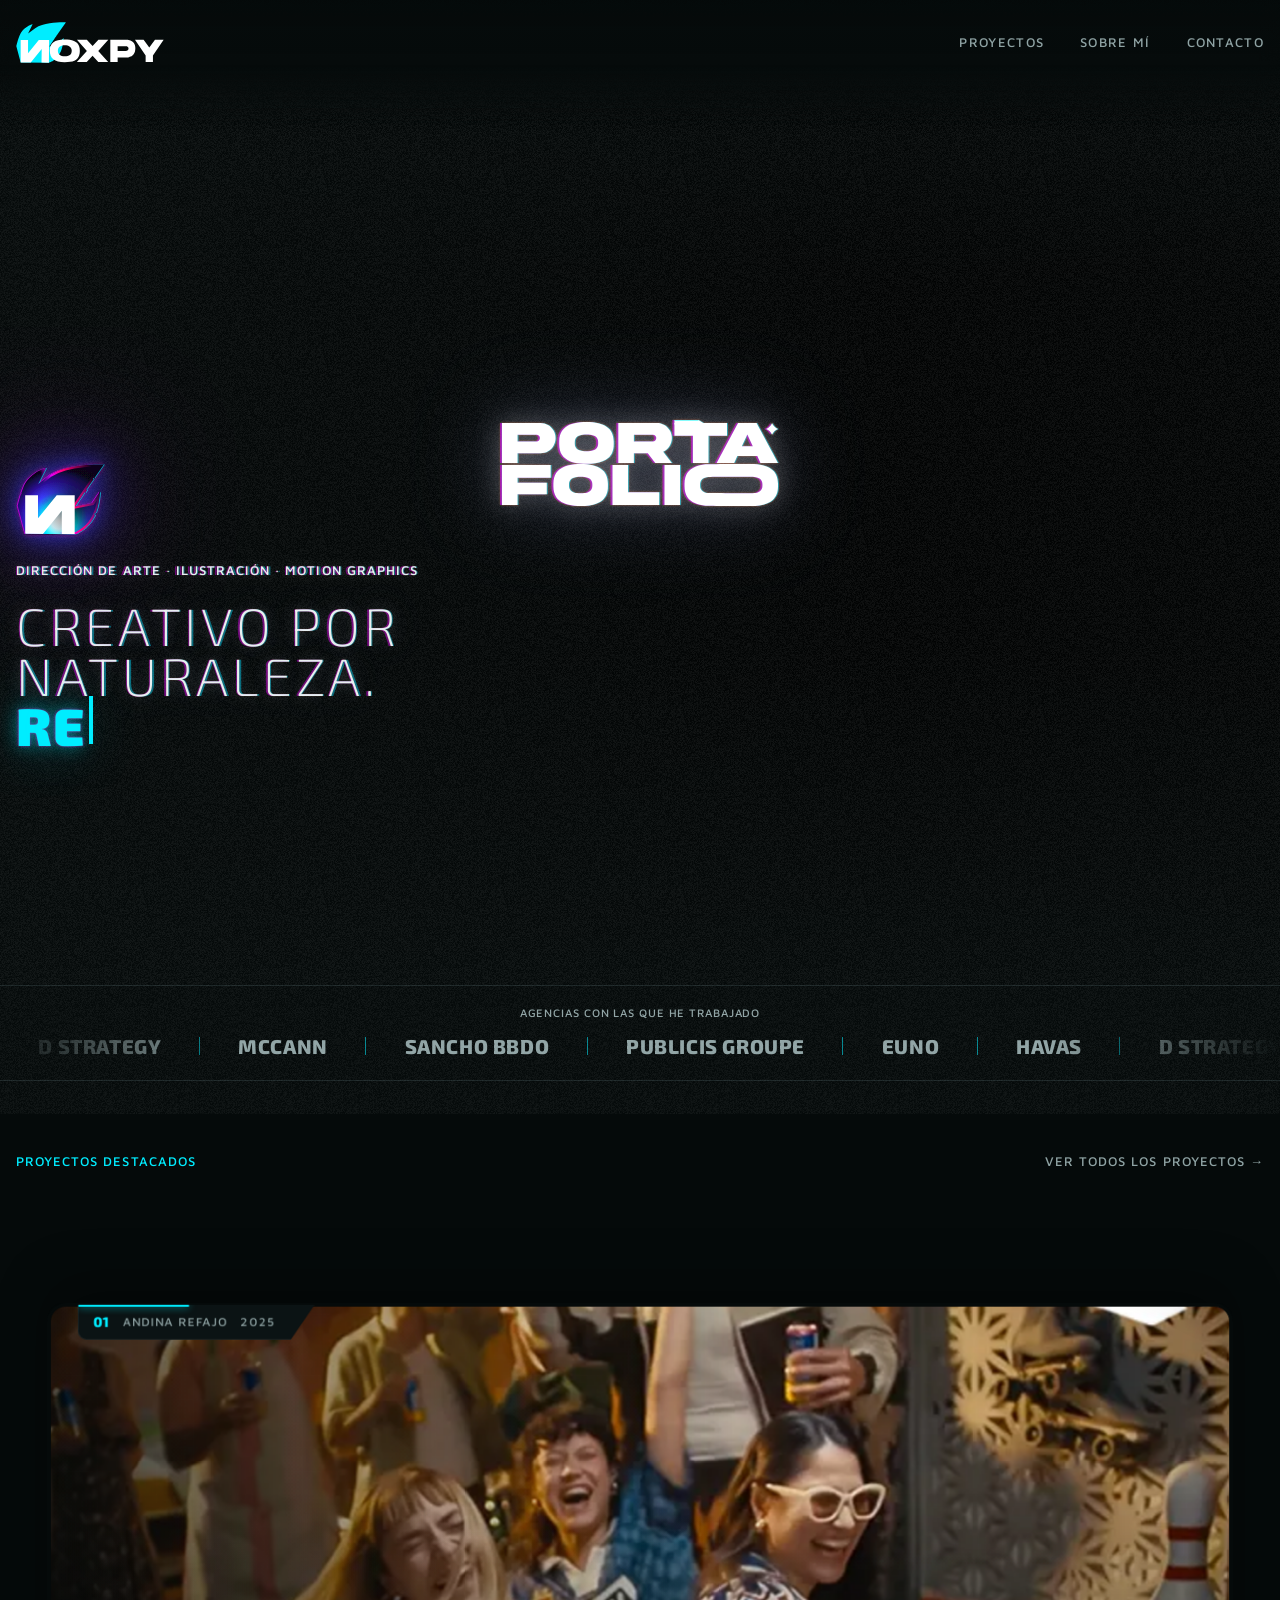
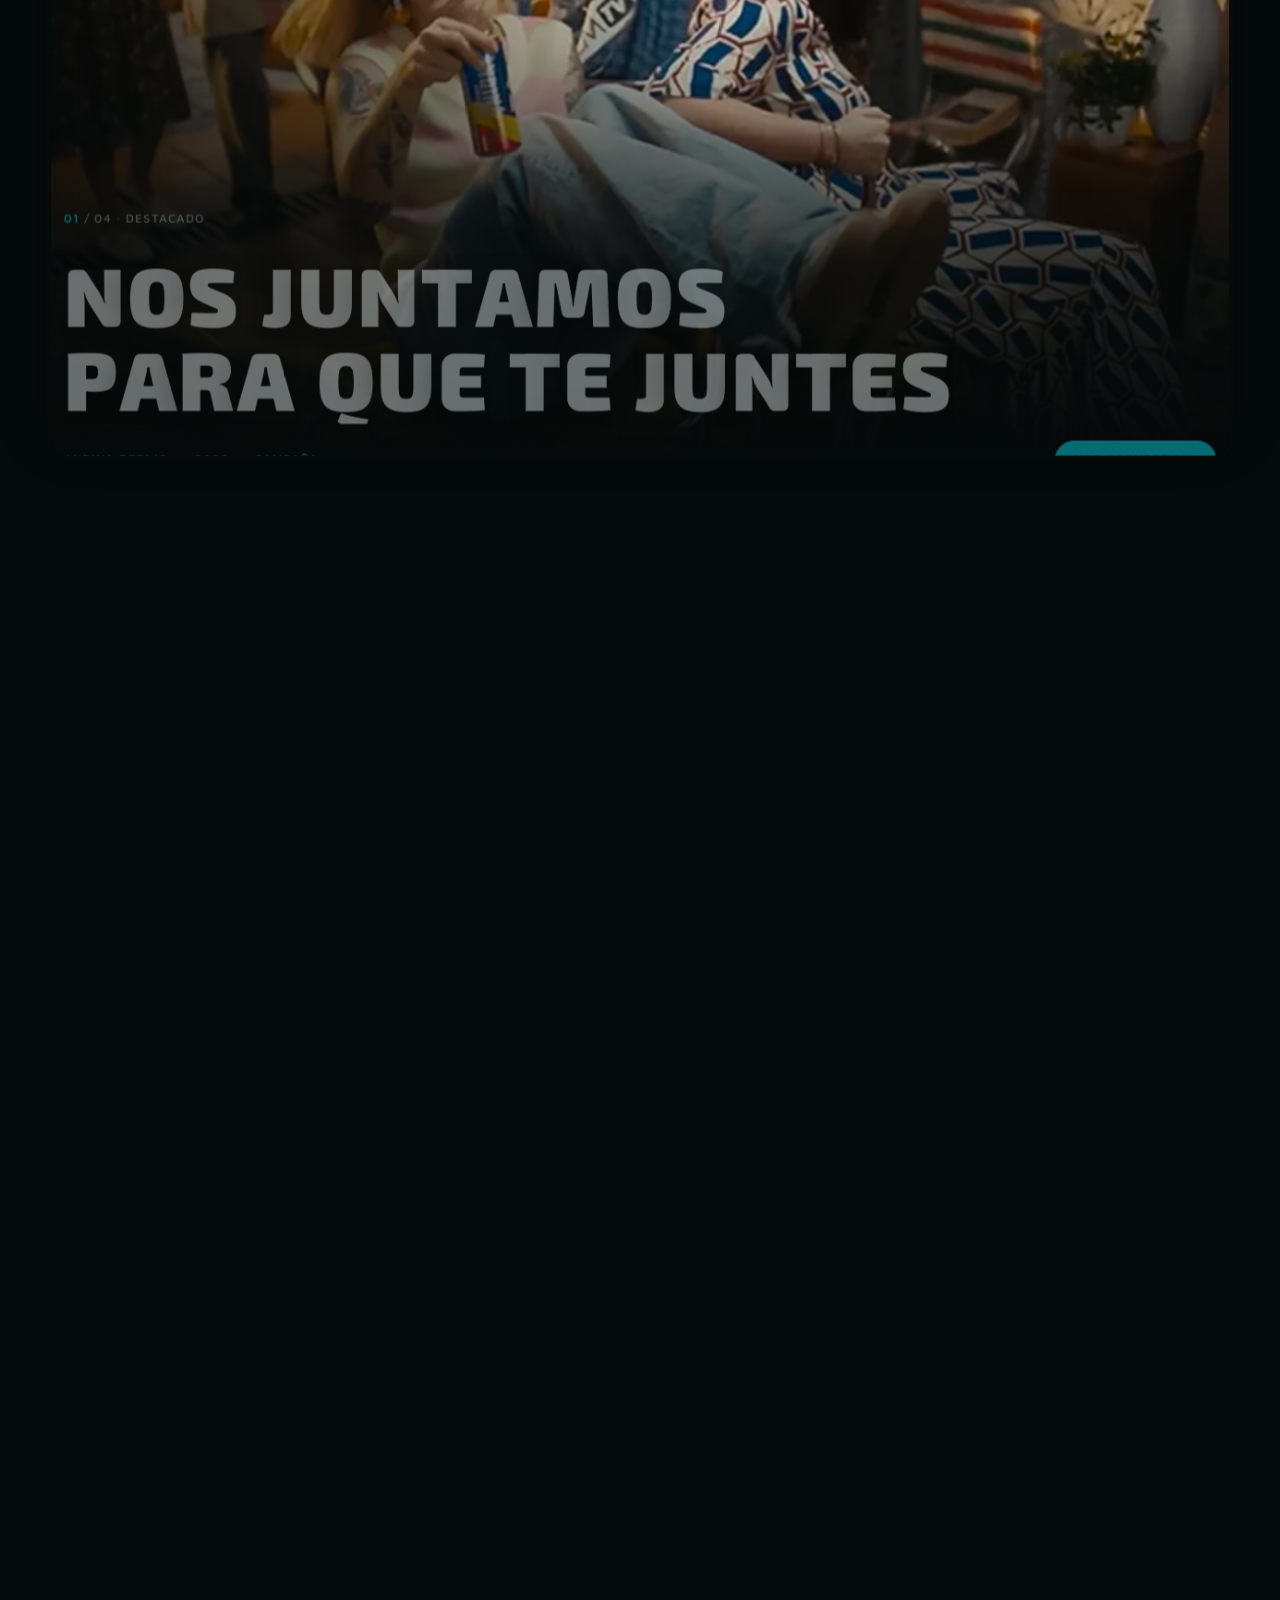
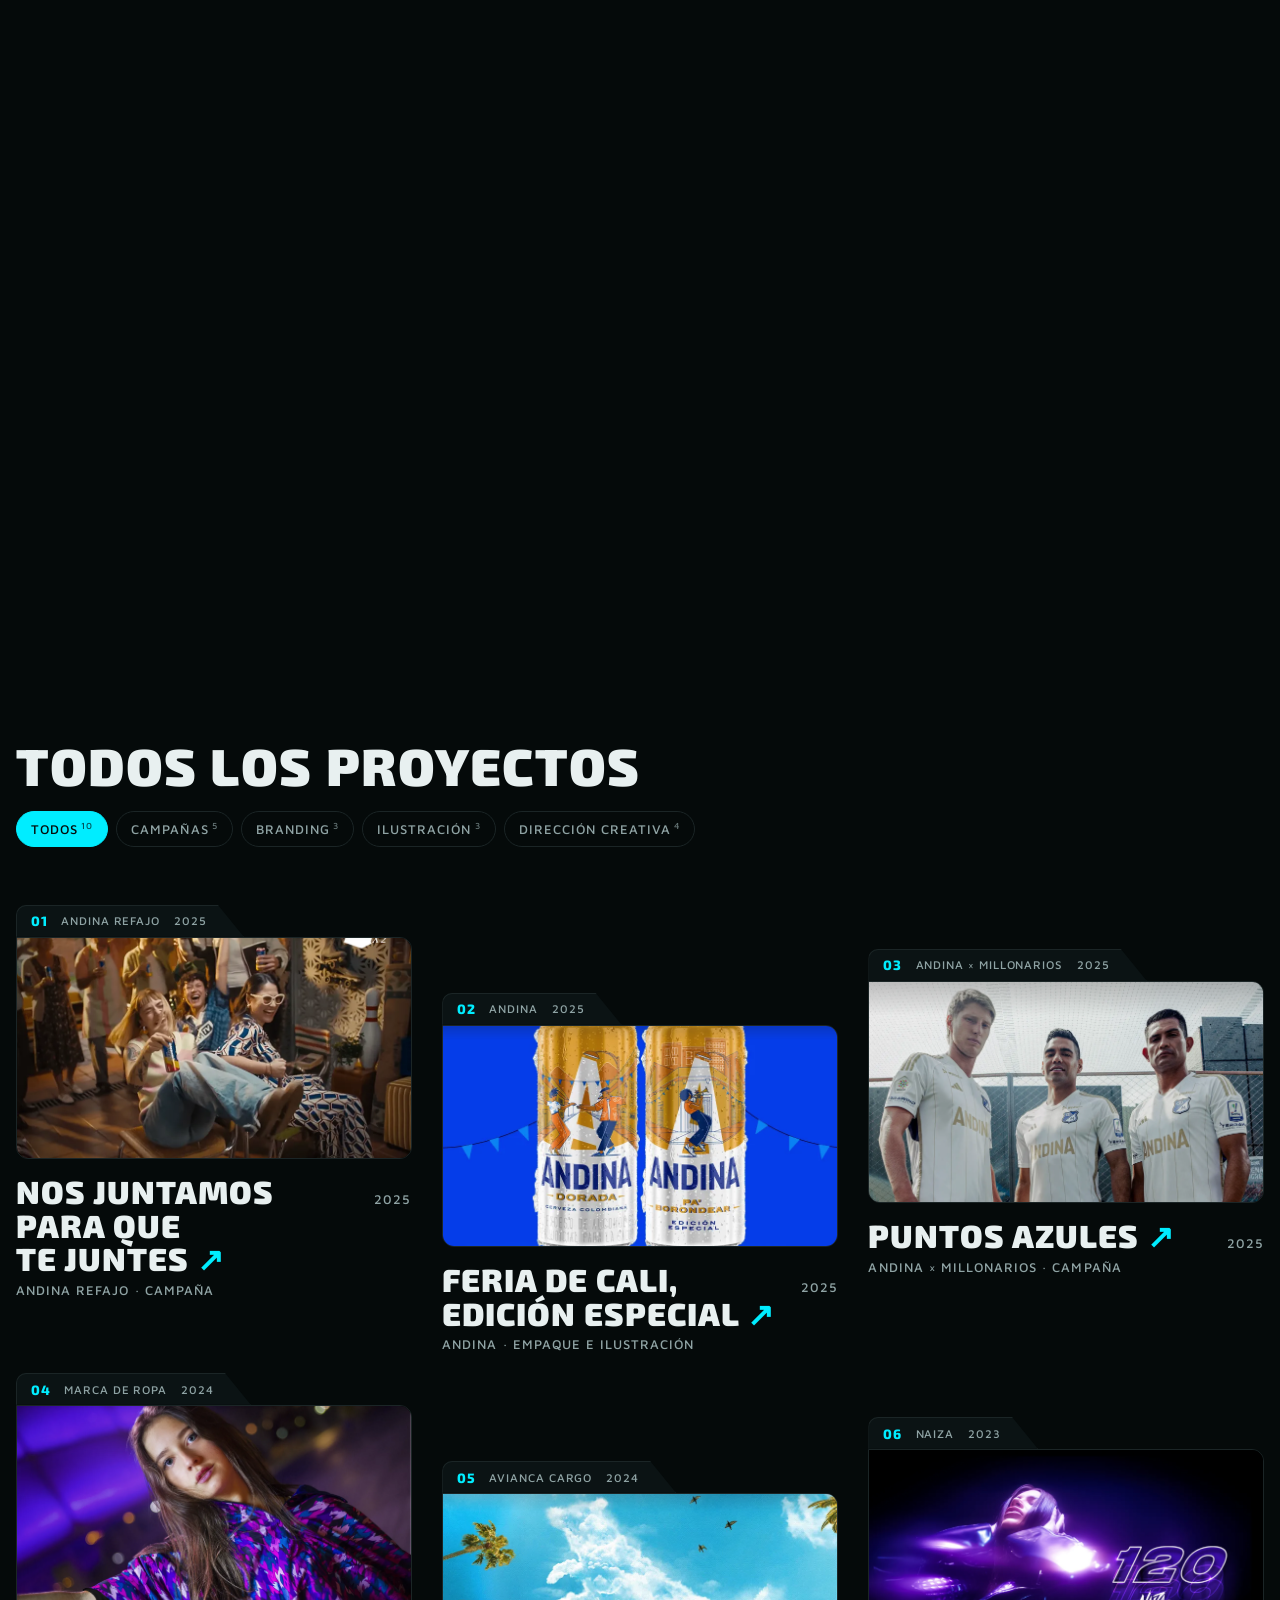
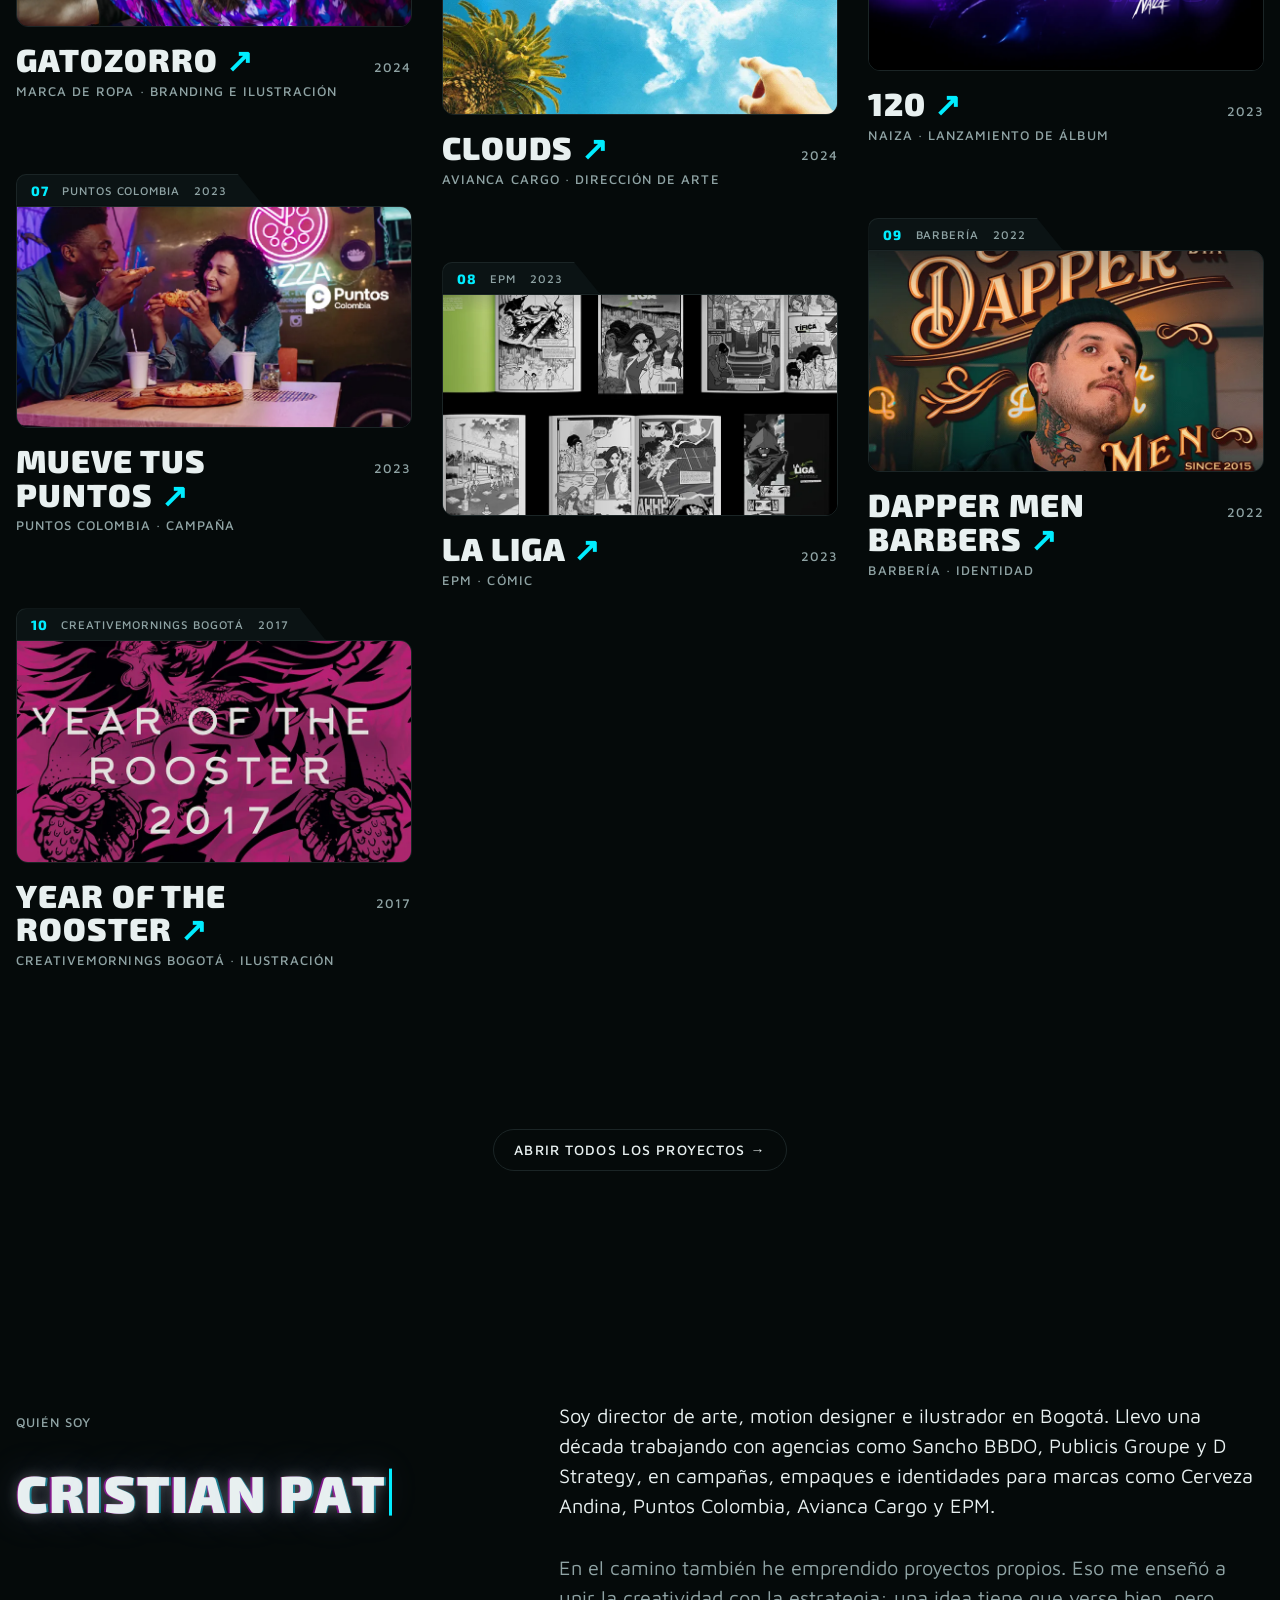
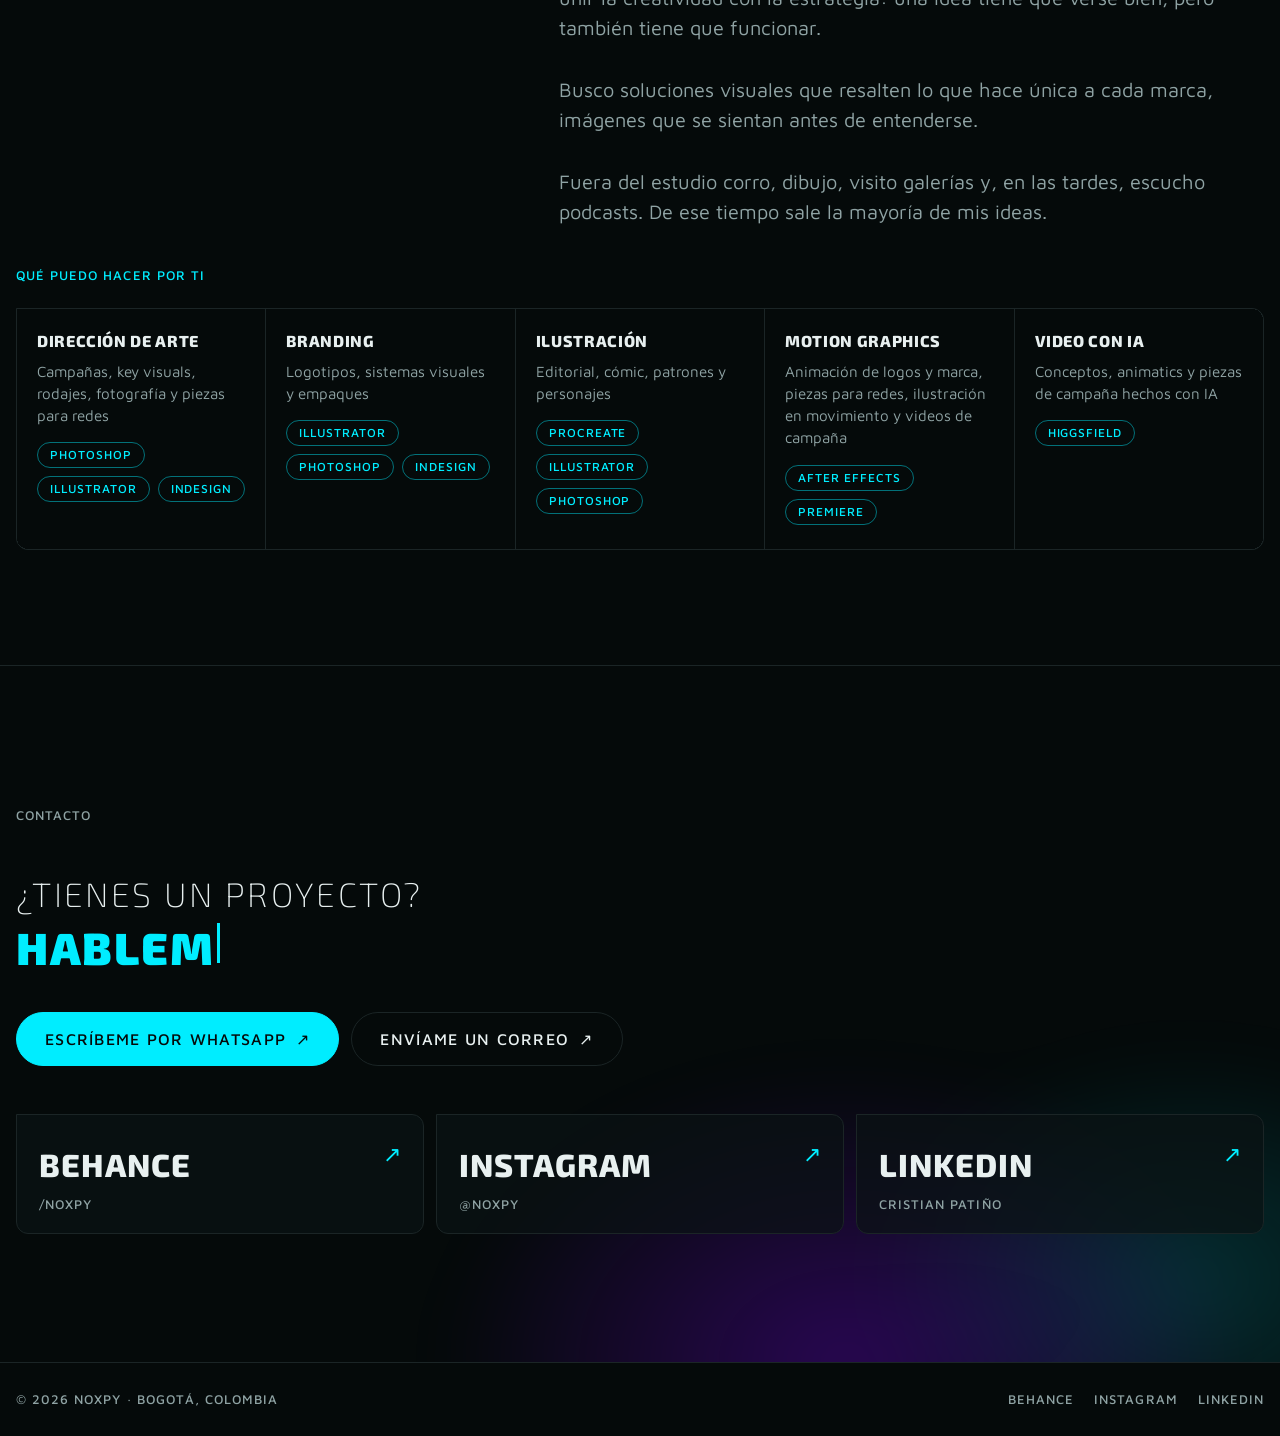
==== commit 4507e55b: "Montaje: el cursor deja una estela de arrastre con mapa de color cian, amarillo y magenta Co-Authore" ====
--- a/index.html
+++ b/index.html
@@ -10,7 +10,7 @@
 <link rel="preconnect" href="https://fonts.googleapis.com">
 <link rel="preconnect" href="https://fonts.gstatic.com" crossorigin>
 <link rel="stylesheet" href="https://fonts.googleapis.com/css2?family=Exo+2:wght@200;600;700;800;900&family=Maven+Pro:wght@400;500;600&display=swap">
-<link rel="stylesheet" href="assets/css/styles.css?v=202611041537">
+<link rel="stylesheet" href="assets/css/styles.css?v=202611041544">
 </head>
 <body>
 <div class="grain" aria-hidden="true"></div>
@@ -521,9 +521,9 @@
   </div>
 </footer>
 
-<script src="assets/vendor/anime.umd.min.js?v=202611041537"></script>
-<script src="assets/js/main.js?v=202611041537"></script>
-<script src="assets/js/montaje.js?v=202611041537"></script>
-<script src="assets/js/intro.js?v=202611041537"></script>
+<script src="assets/vendor/anime.umd.min.js?v=202611041544"></script>
+<script src="assets/js/main.js?v=202611041544"></script>
+<script src="assets/js/montaje.js?v=202611041544"></script>
+<script src="assets/js/intro.js?v=202611041544"></script>
 </body>
 </html>
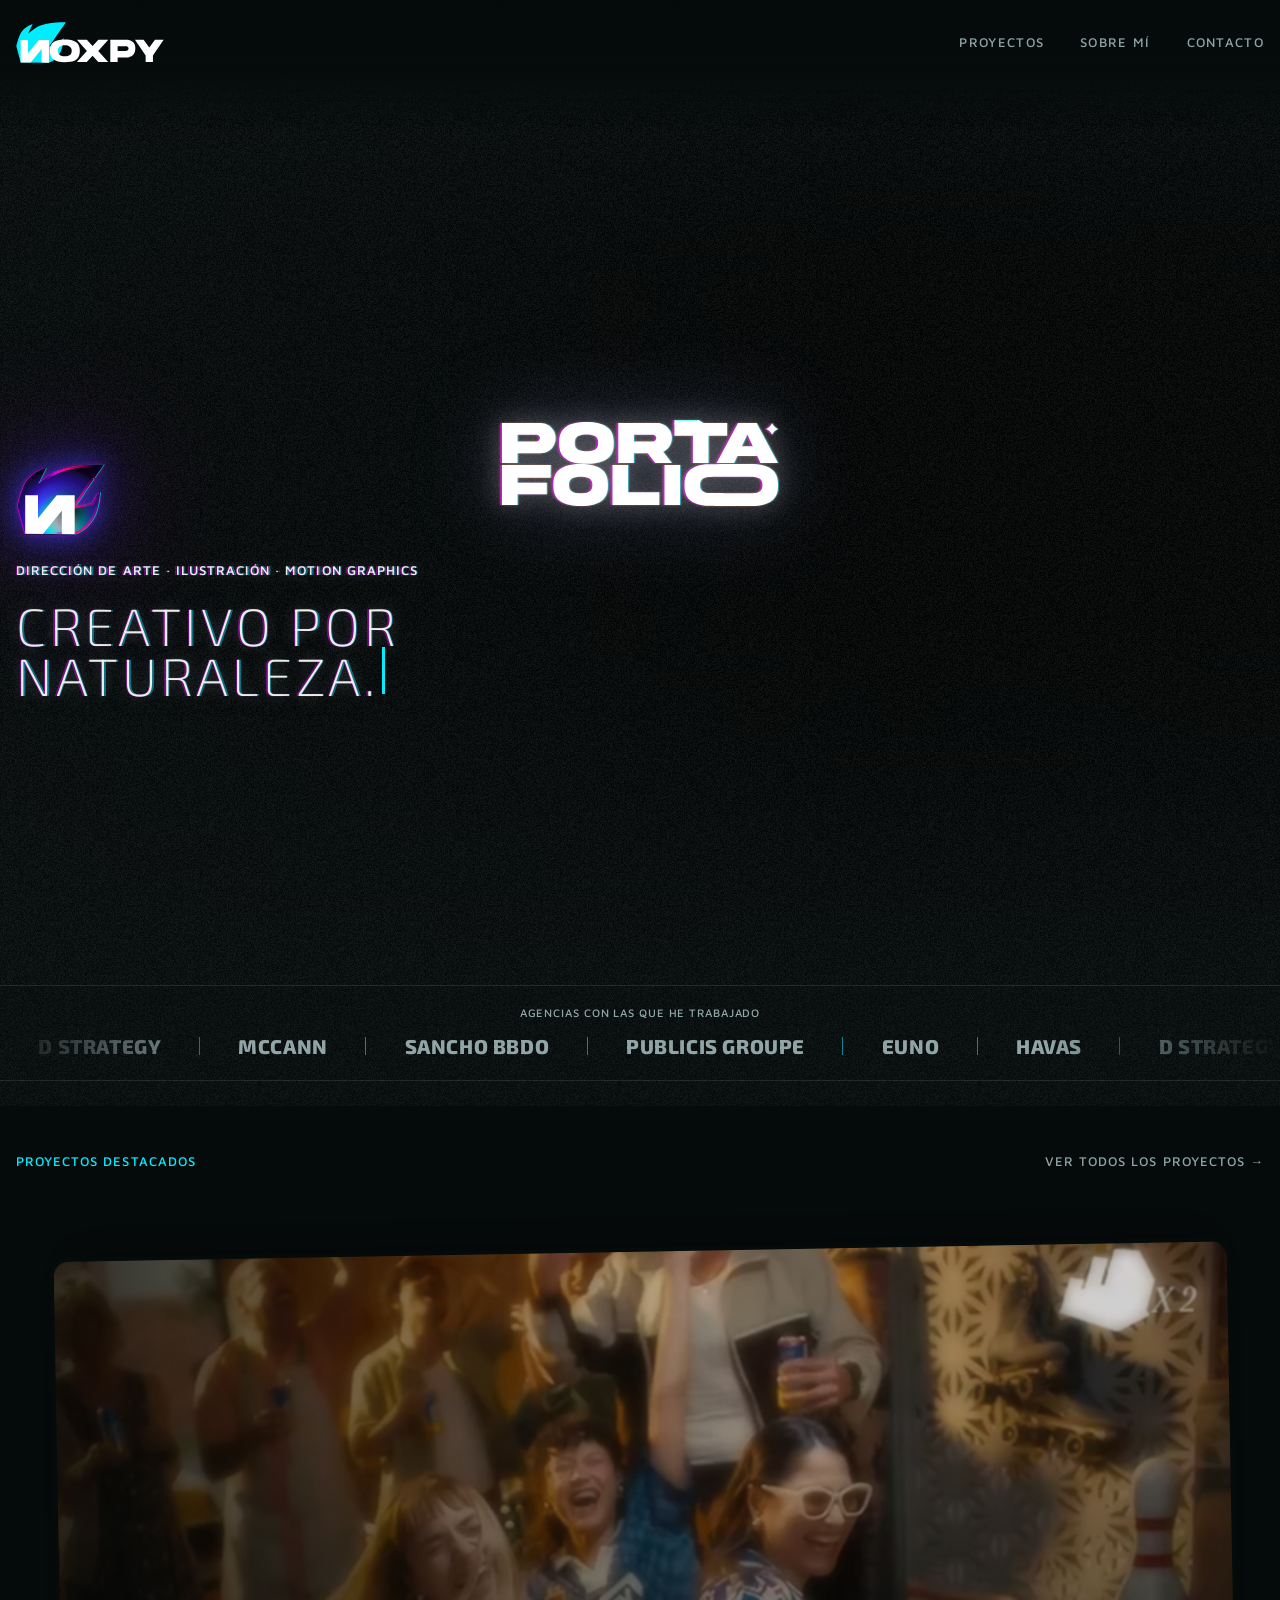
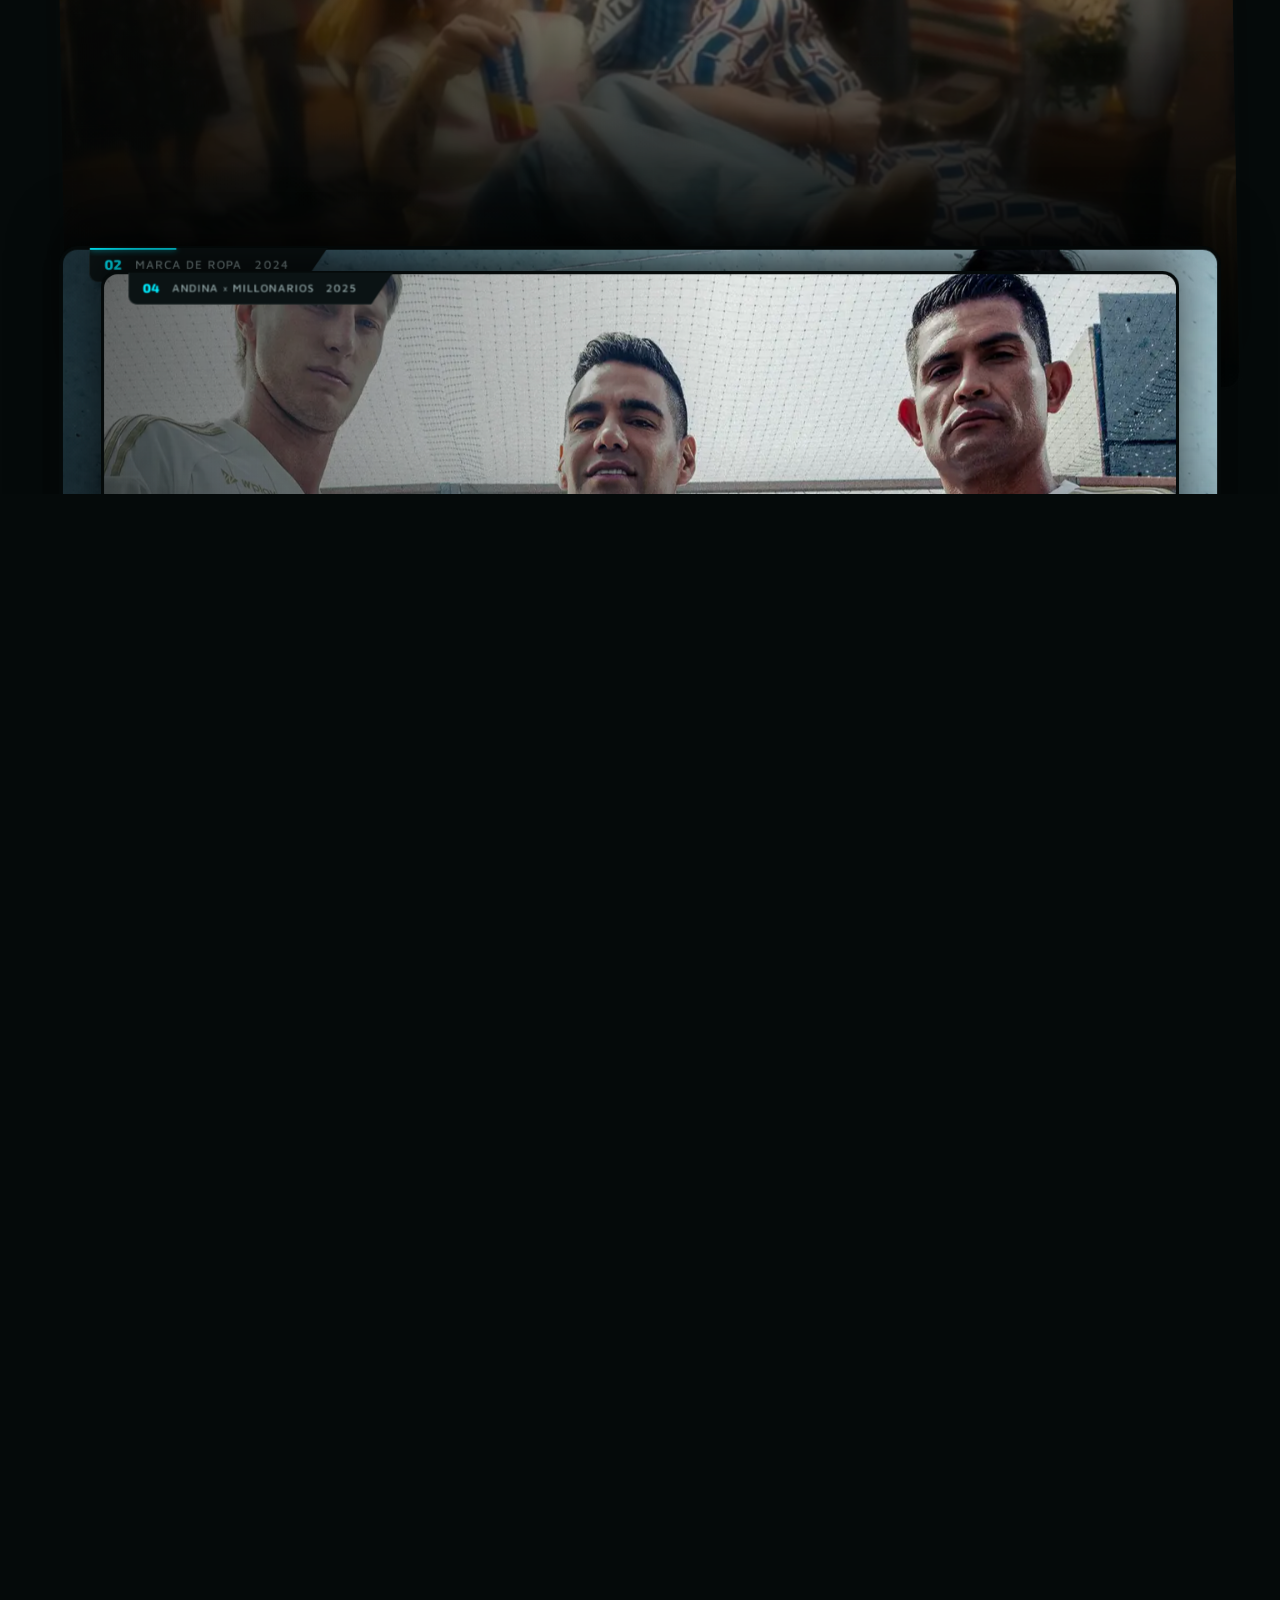
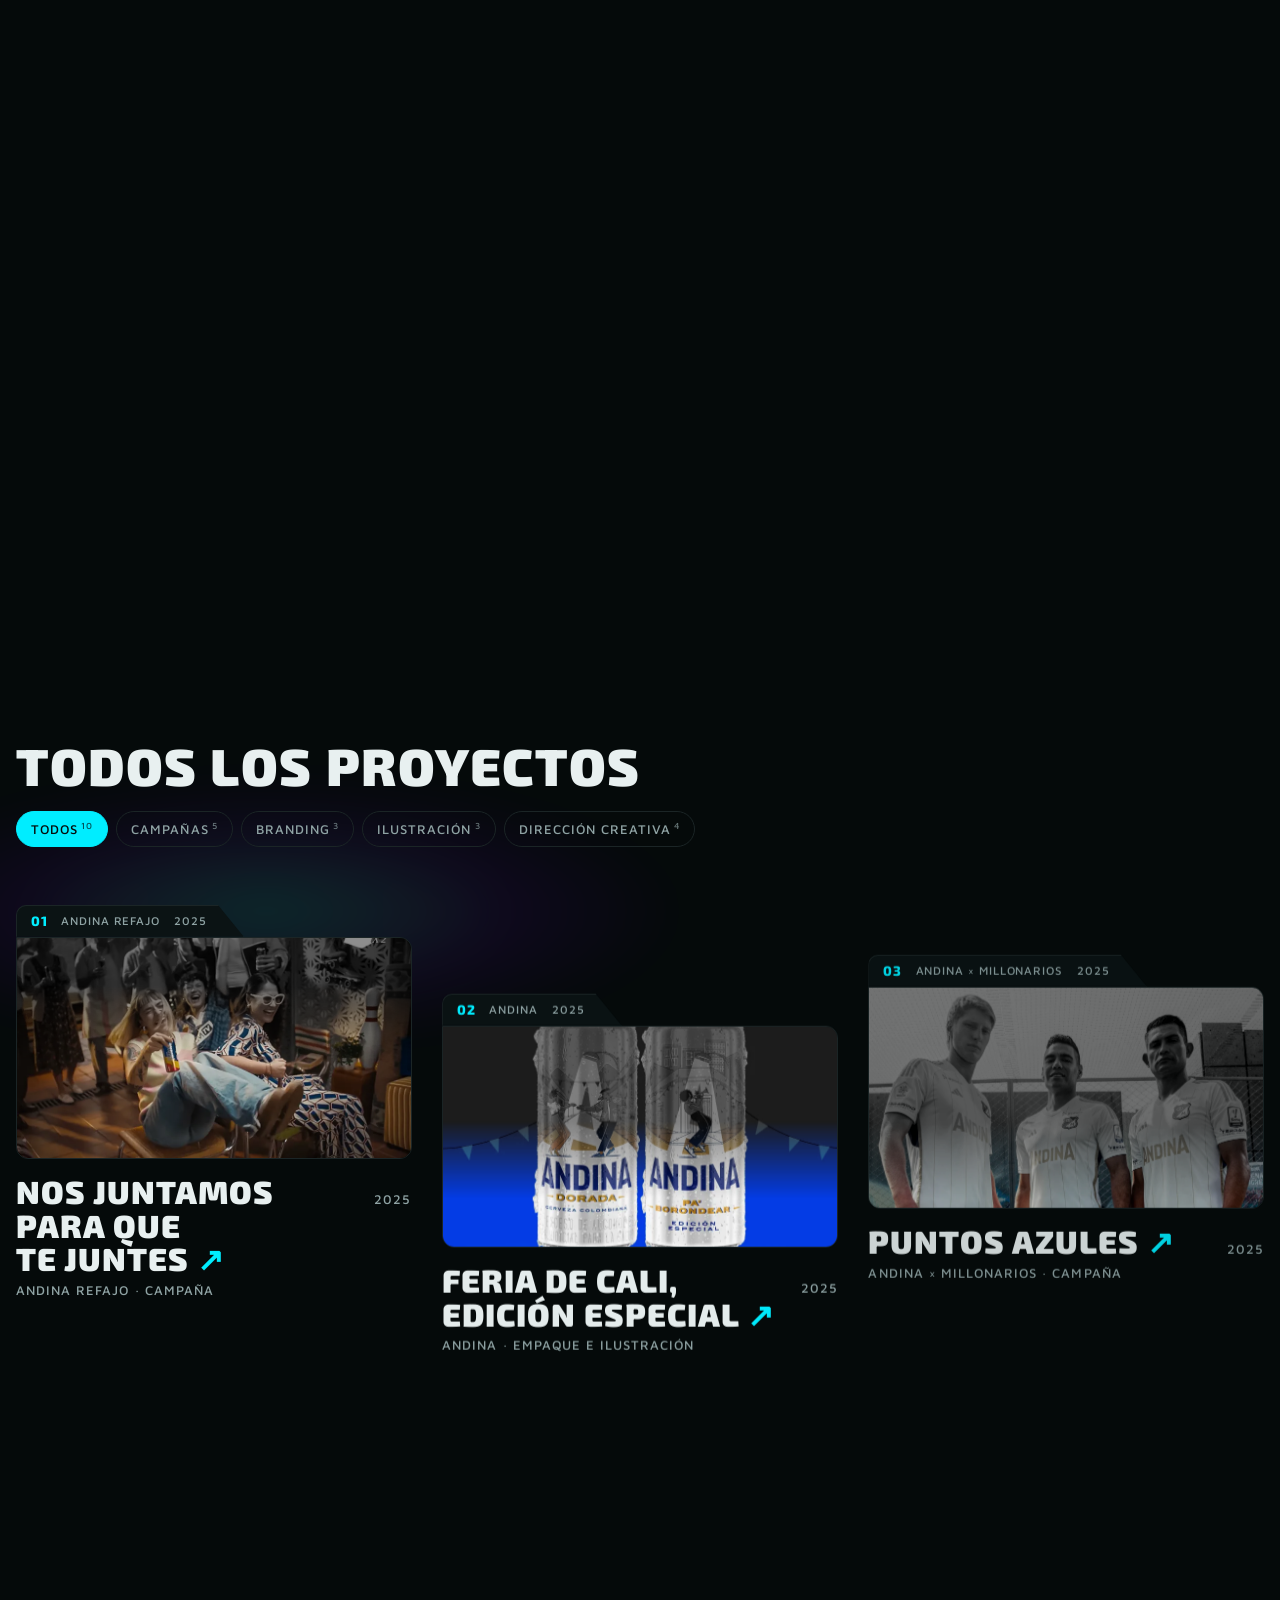
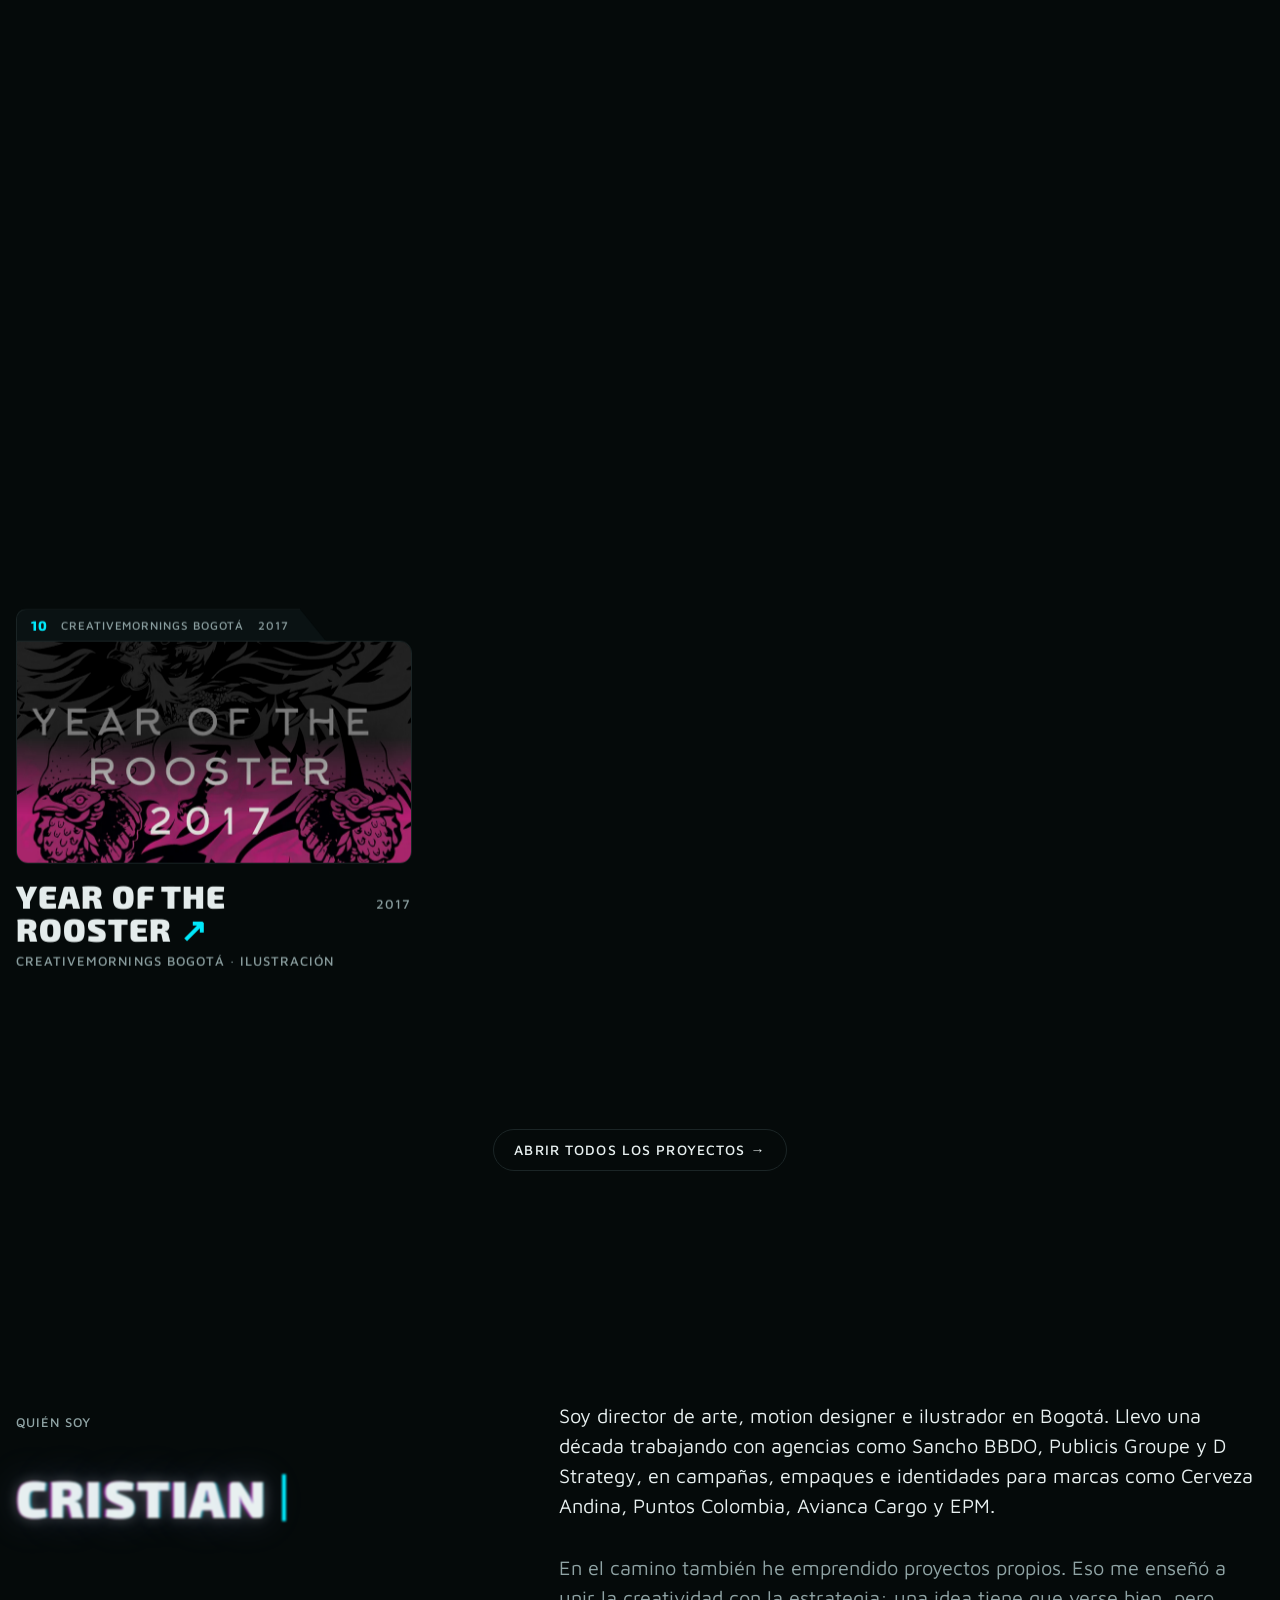
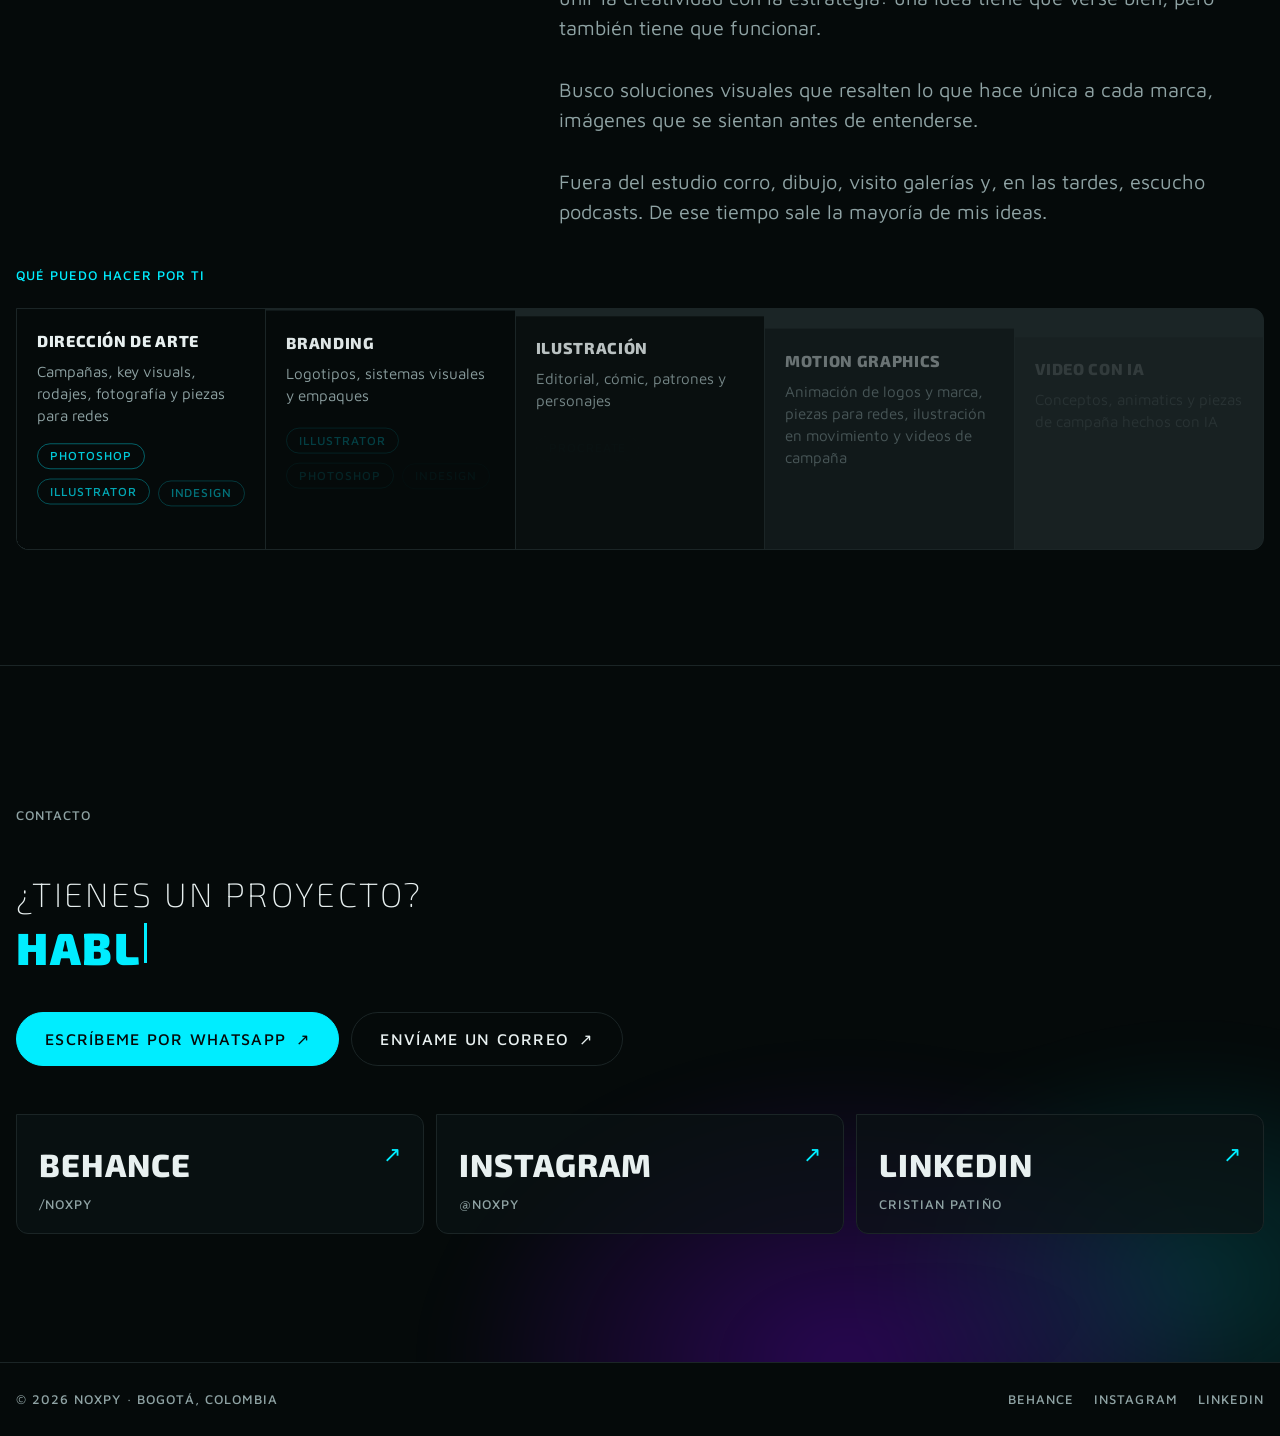
==== commit 90eab83d: "Montaje: el cursor estira la imagen por unos segundos (azul y naranja, como exposición larga) Co-Aut" ====
--- a/index.html
+++ b/index.html
@@ -10,7 +10,7 @@
 <link rel="preconnect" href="https://fonts.googleapis.com">
 <link rel="preconnect" href="https://fonts.gstatic.com" crossorigin>
 <link rel="stylesheet" href="https://fonts.googleapis.com/css2?family=Exo+2:wght@200;600;700;800;900&family=Maven+Pro:wght@400;500;600&display=swap">
-<link rel="stylesheet" href="assets/css/styles.css?v=202611041544">
+<link rel="stylesheet" href="assets/css/styles.css?v=202611041548">
 </head>
 <body>
 <div class="grain" aria-hidden="true"></div>
@@ -521,9 +521,9 @@
   </div>
 </footer>
 
-<script src="assets/vendor/anime.umd.min.js?v=202611041544"></script>
-<script src="assets/js/main.js?v=202611041544"></script>
-<script src="assets/js/montaje.js?v=202611041544"></script>
-<script src="assets/js/intro.js?v=202611041544"></script>
+<script src="assets/vendor/anime.umd.min.js?v=202611041548"></script>
+<script src="assets/js/main.js?v=202611041548"></script>
+<script src="assets/js/montaje.js?v=202611041548"></script>
+<script src="assets/js/intro.js?v=202611041548"></script>
 </body>
 </html>
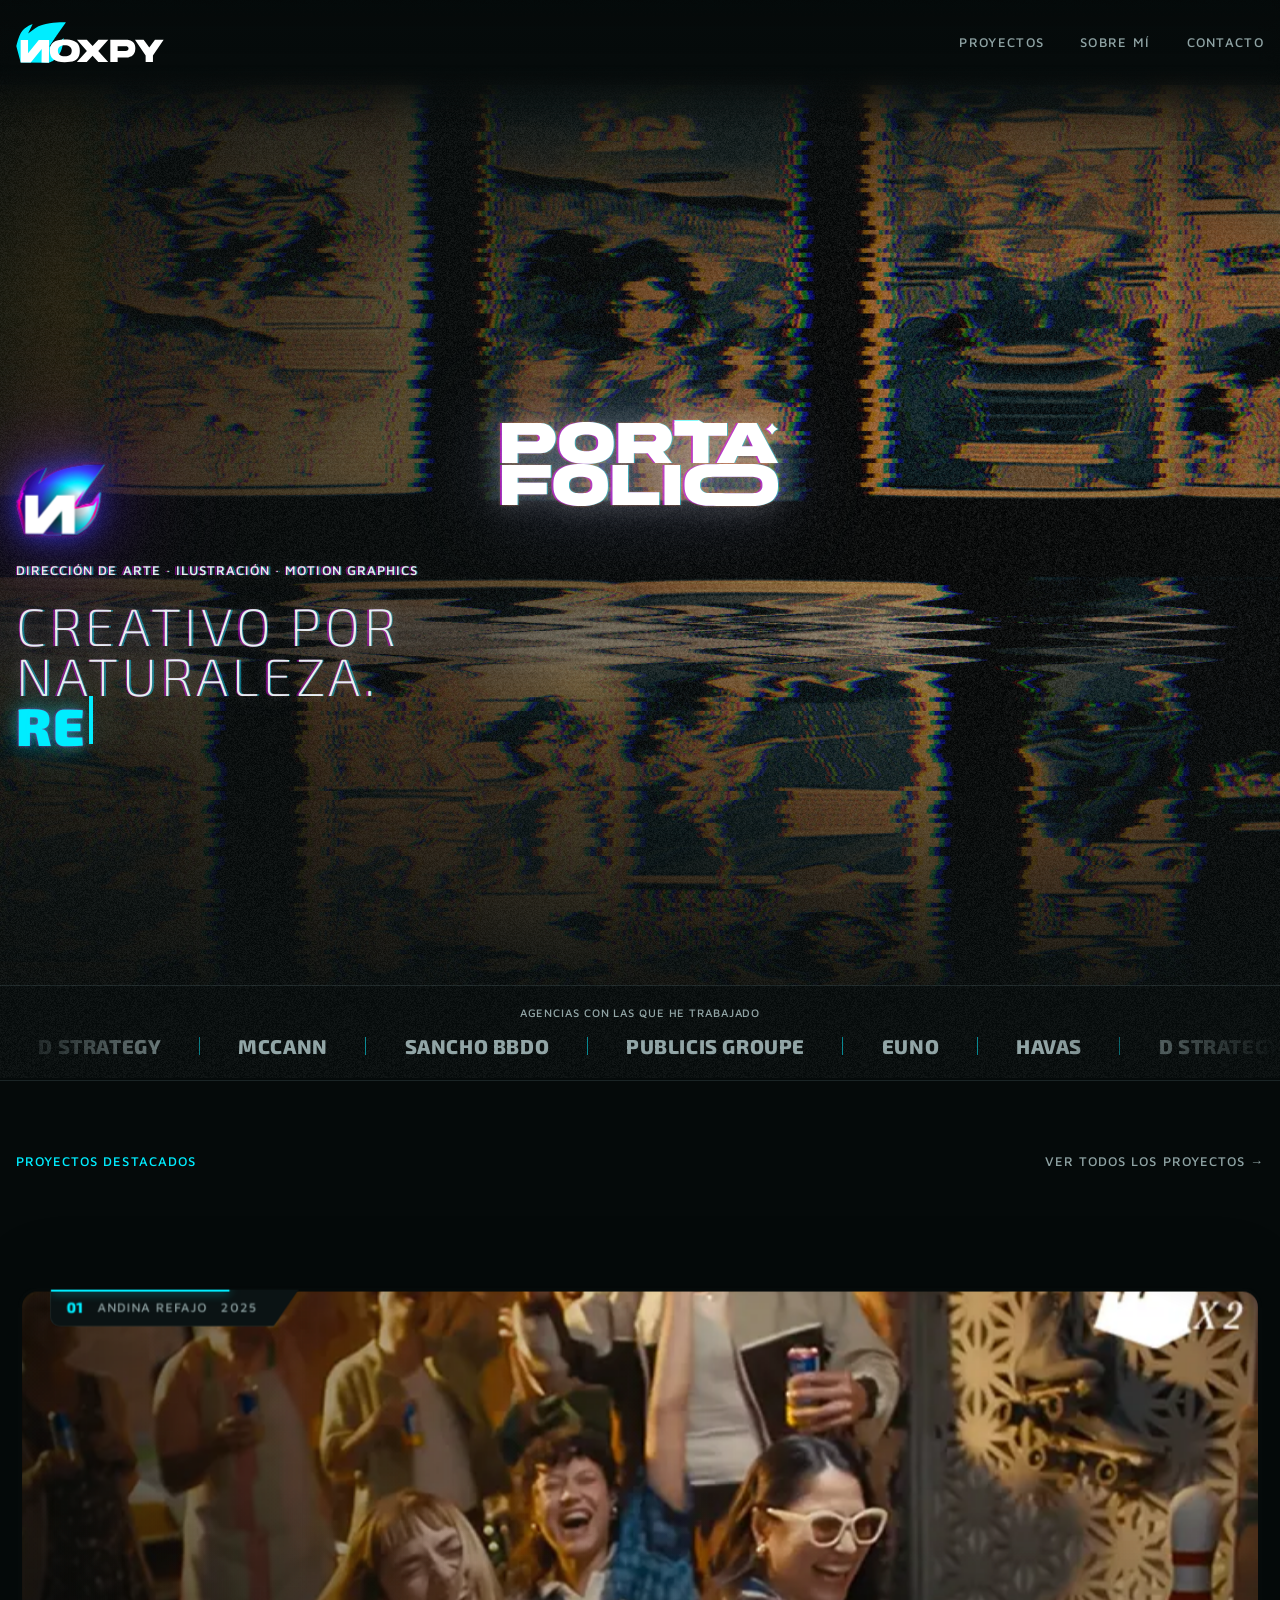
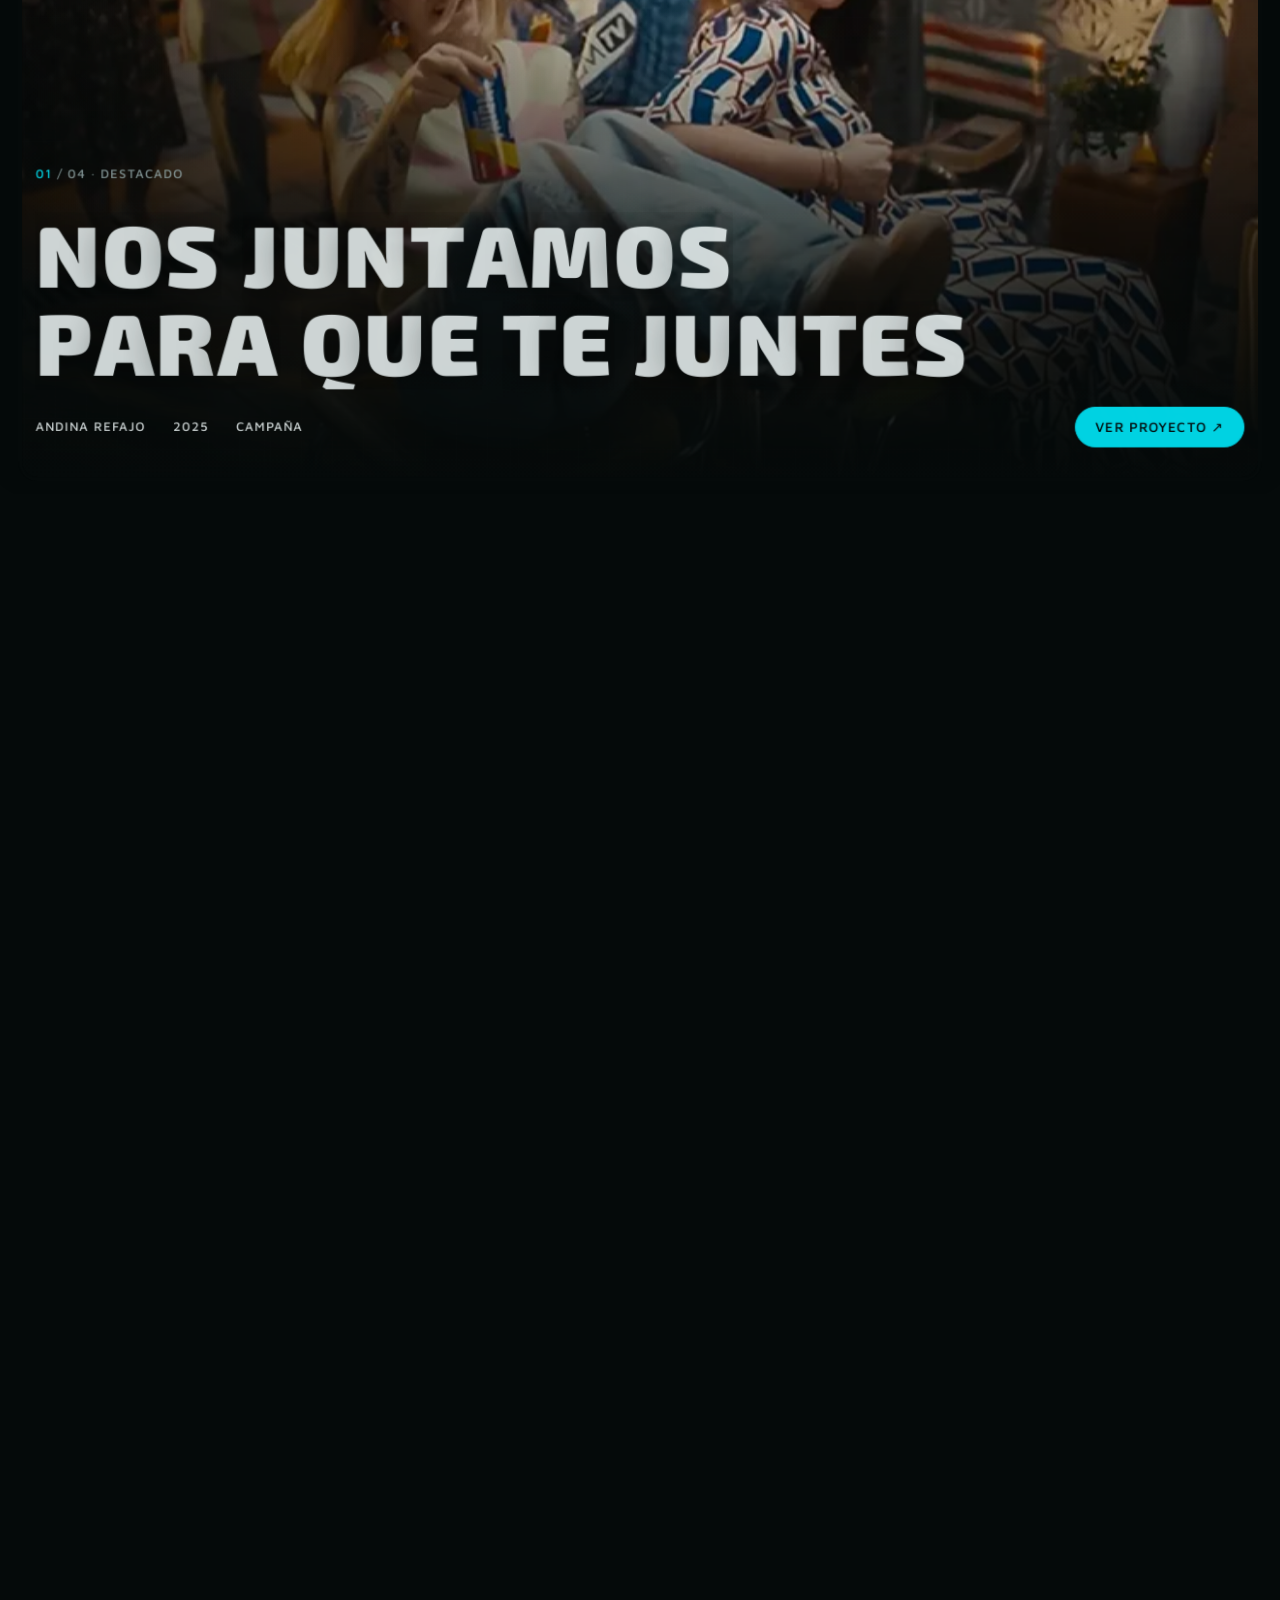
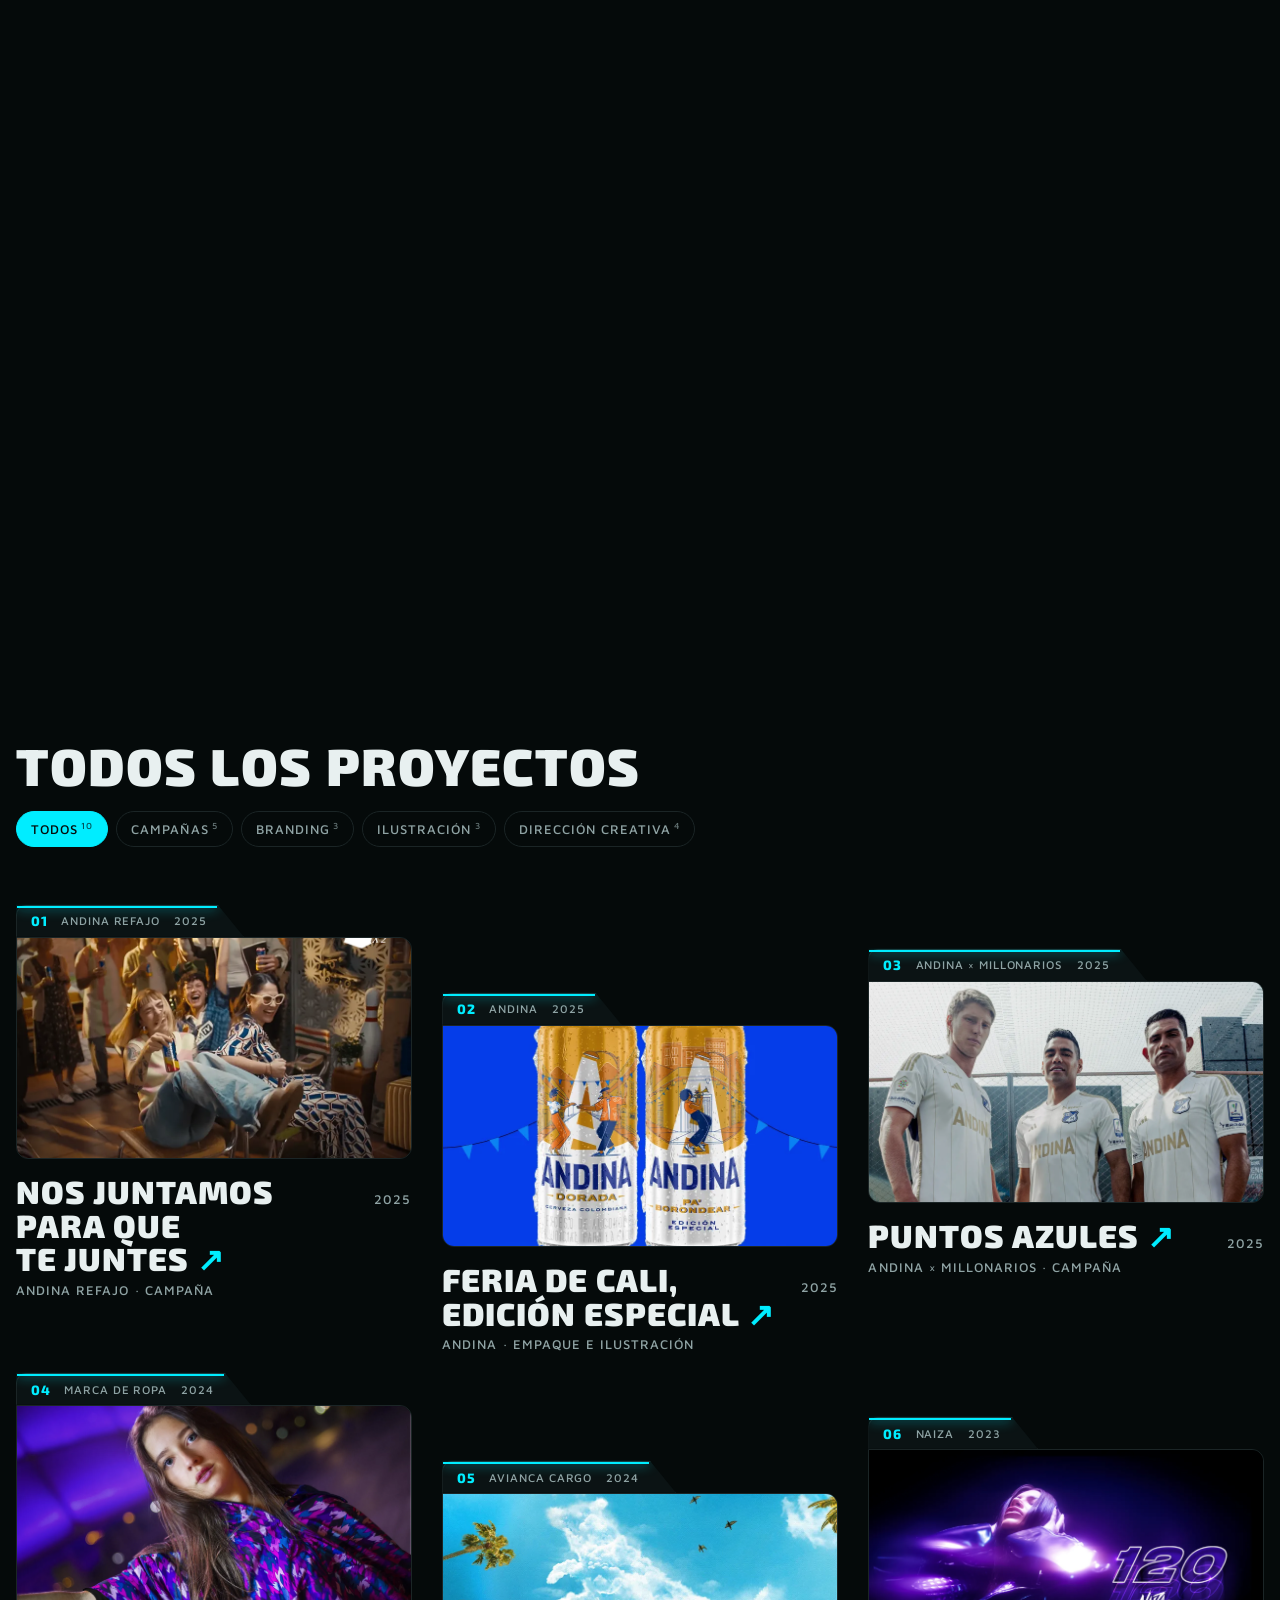
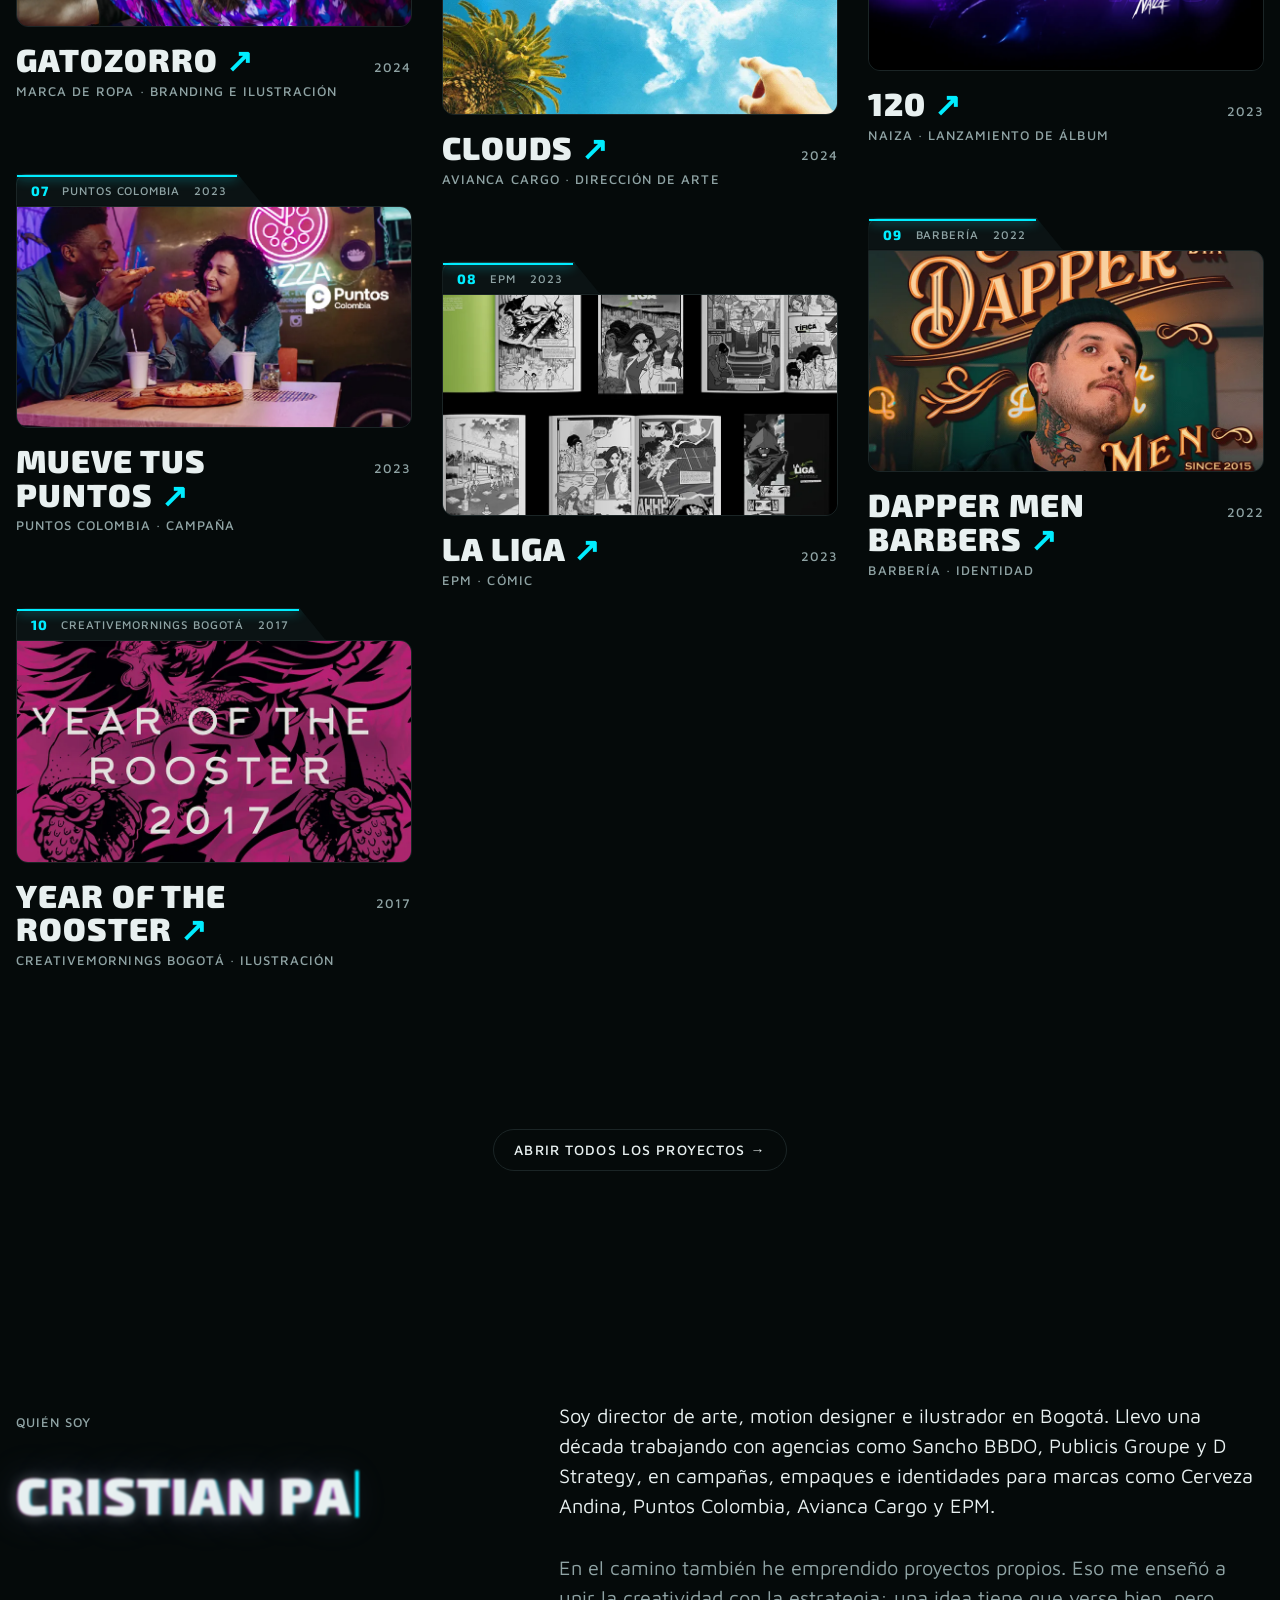
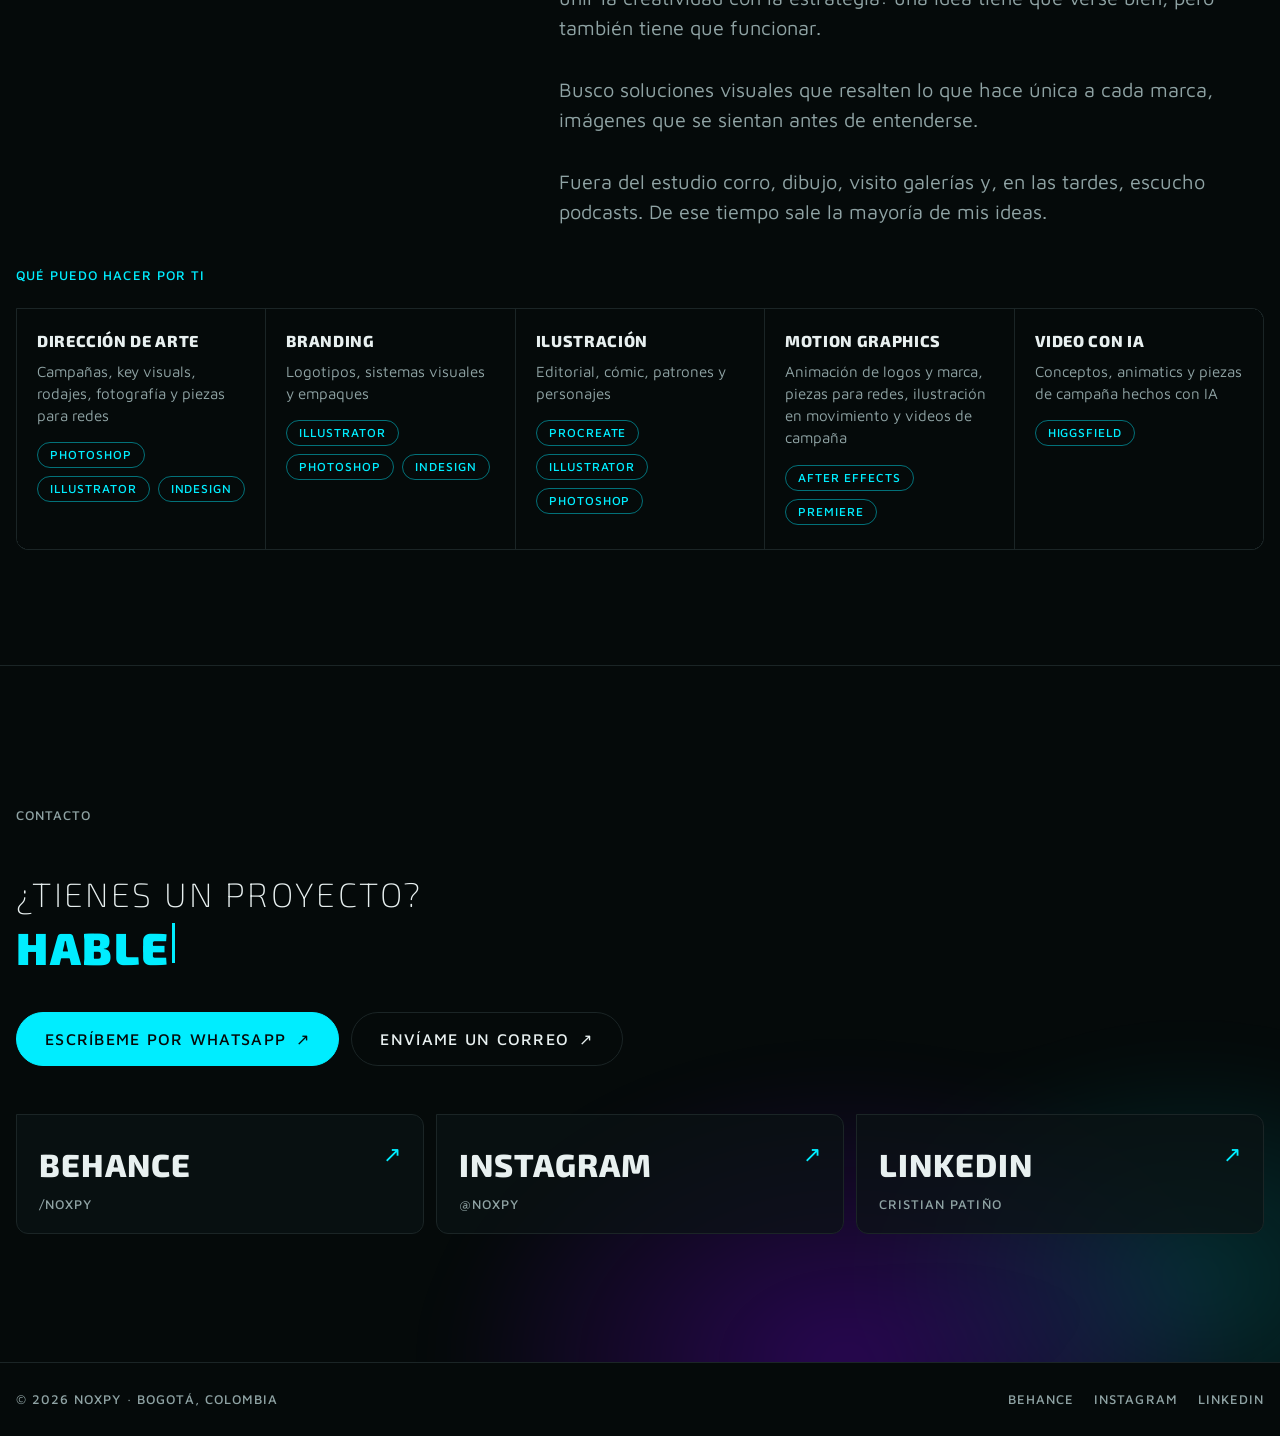
==== commit f37d89a9: "Montaje: estiramiento del cursor al 40 % del tamaño y con bordes más suaves Co-Authored-By: Claude O" ====
--- a/index.html
+++ b/index.html
@@ -10,7 +10,7 @@
 <link rel="preconnect" href="https://fonts.googleapis.com">
 <link rel="preconnect" href="https://fonts.gstatic.com" crossorigin>
 <link rel="stylesheet" href="https://fonts.googleapis.com/css2?family=Exo+2:wght@200;600;700;800;900&family=Maven+Pro:wght@400;500;600&display=swap">
-<link rel="stylesheet" href="assets/css/styles.css?v=202611041548">
+<link rel="stylesheet" href="assets/css/styles.css?v=202611041551">
 </head>
 <body>
 <div class="grain" aria-hidden="true"></div>
@@ -521,9 +521,9 @@
   </div>
 </footer>
 
-<script src="assets/vendor/anime.umd.min.js?v=202611041548"></script>
-<script src="assets/js/main.js?v=202611041548"></script>
-<script src="assets/js/montaje.js?v=202611041548"></script>
-<script src="assets/js/intro.js?v=202611041548"></script>
+<script src="assets/vendor/anime.umd.min.js?v=202611041551"></script>
+<script src="assets/js/main.js?v=202611041551"></script>
+<script src="assets/js/montaje.js?v=202611041551"></script>
+<script src="assets/js/intro.js?v=202611041551"></script>
 </body>
 </html>
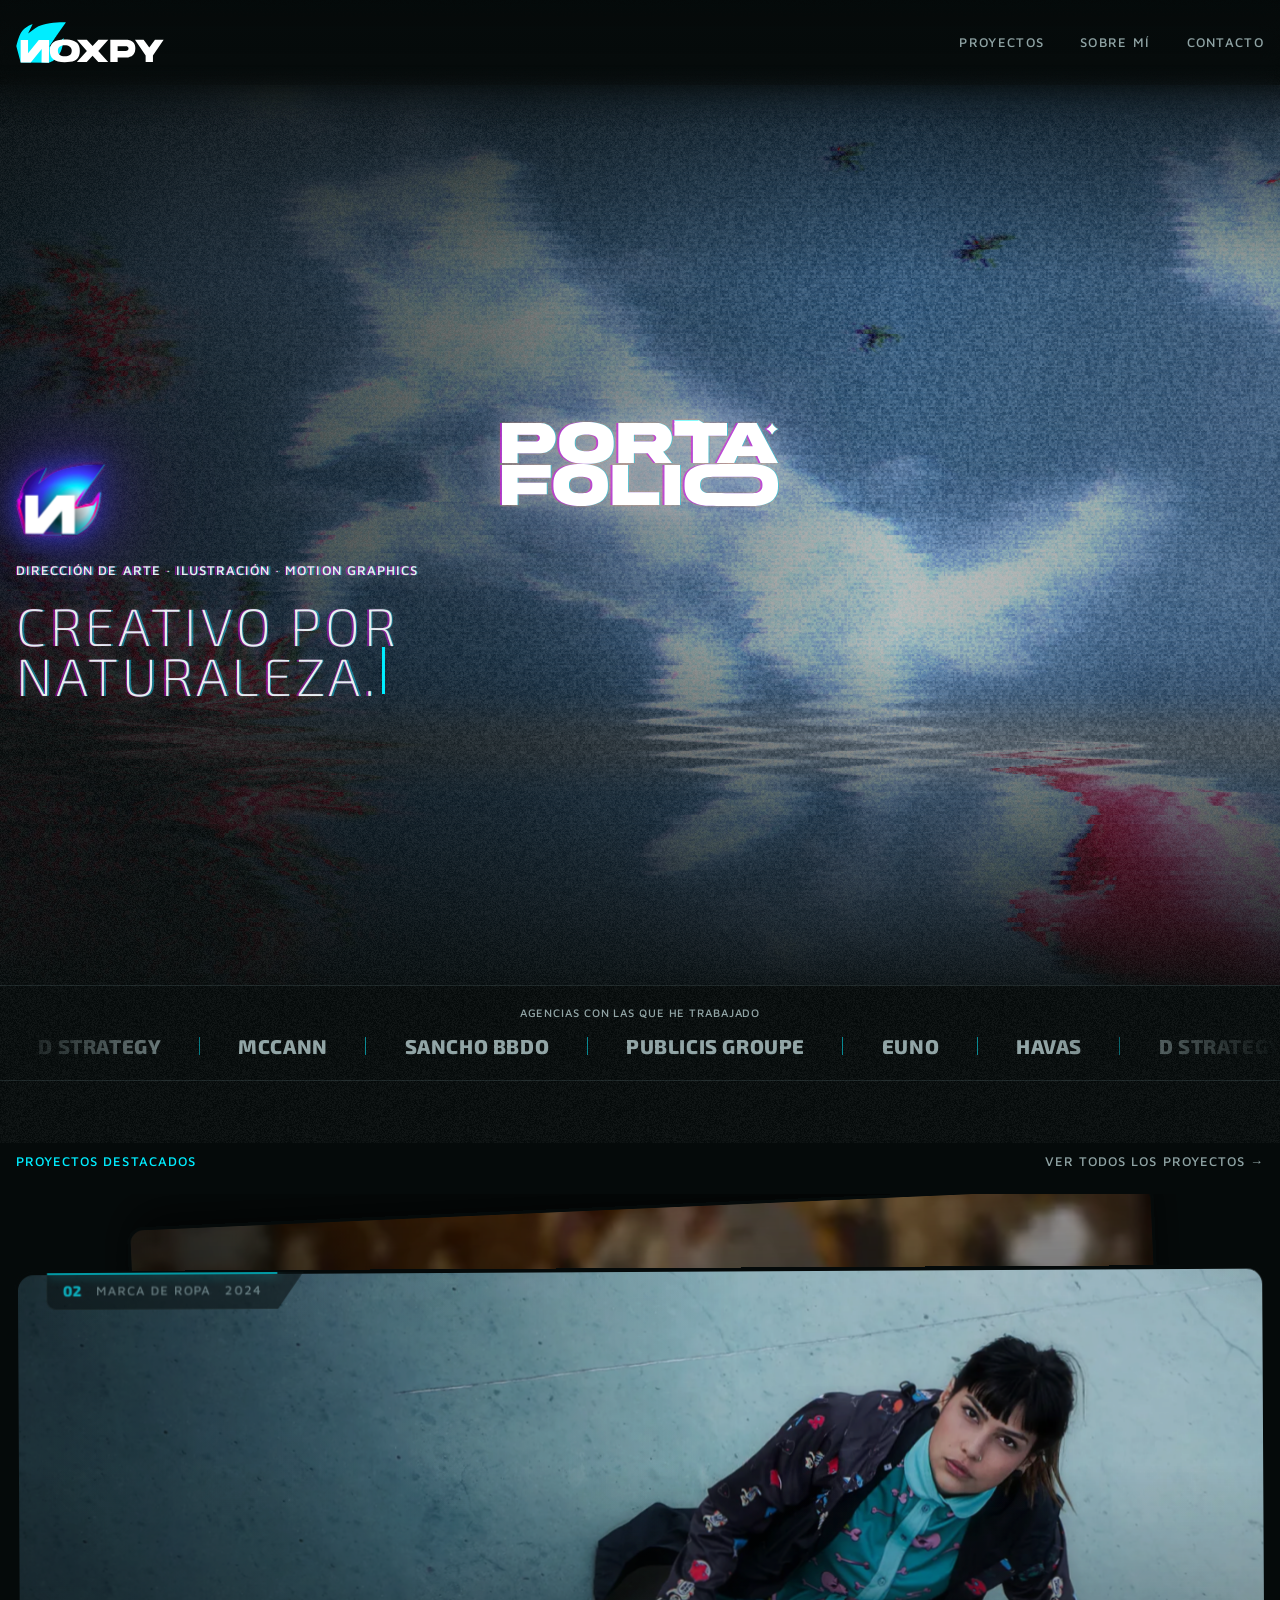
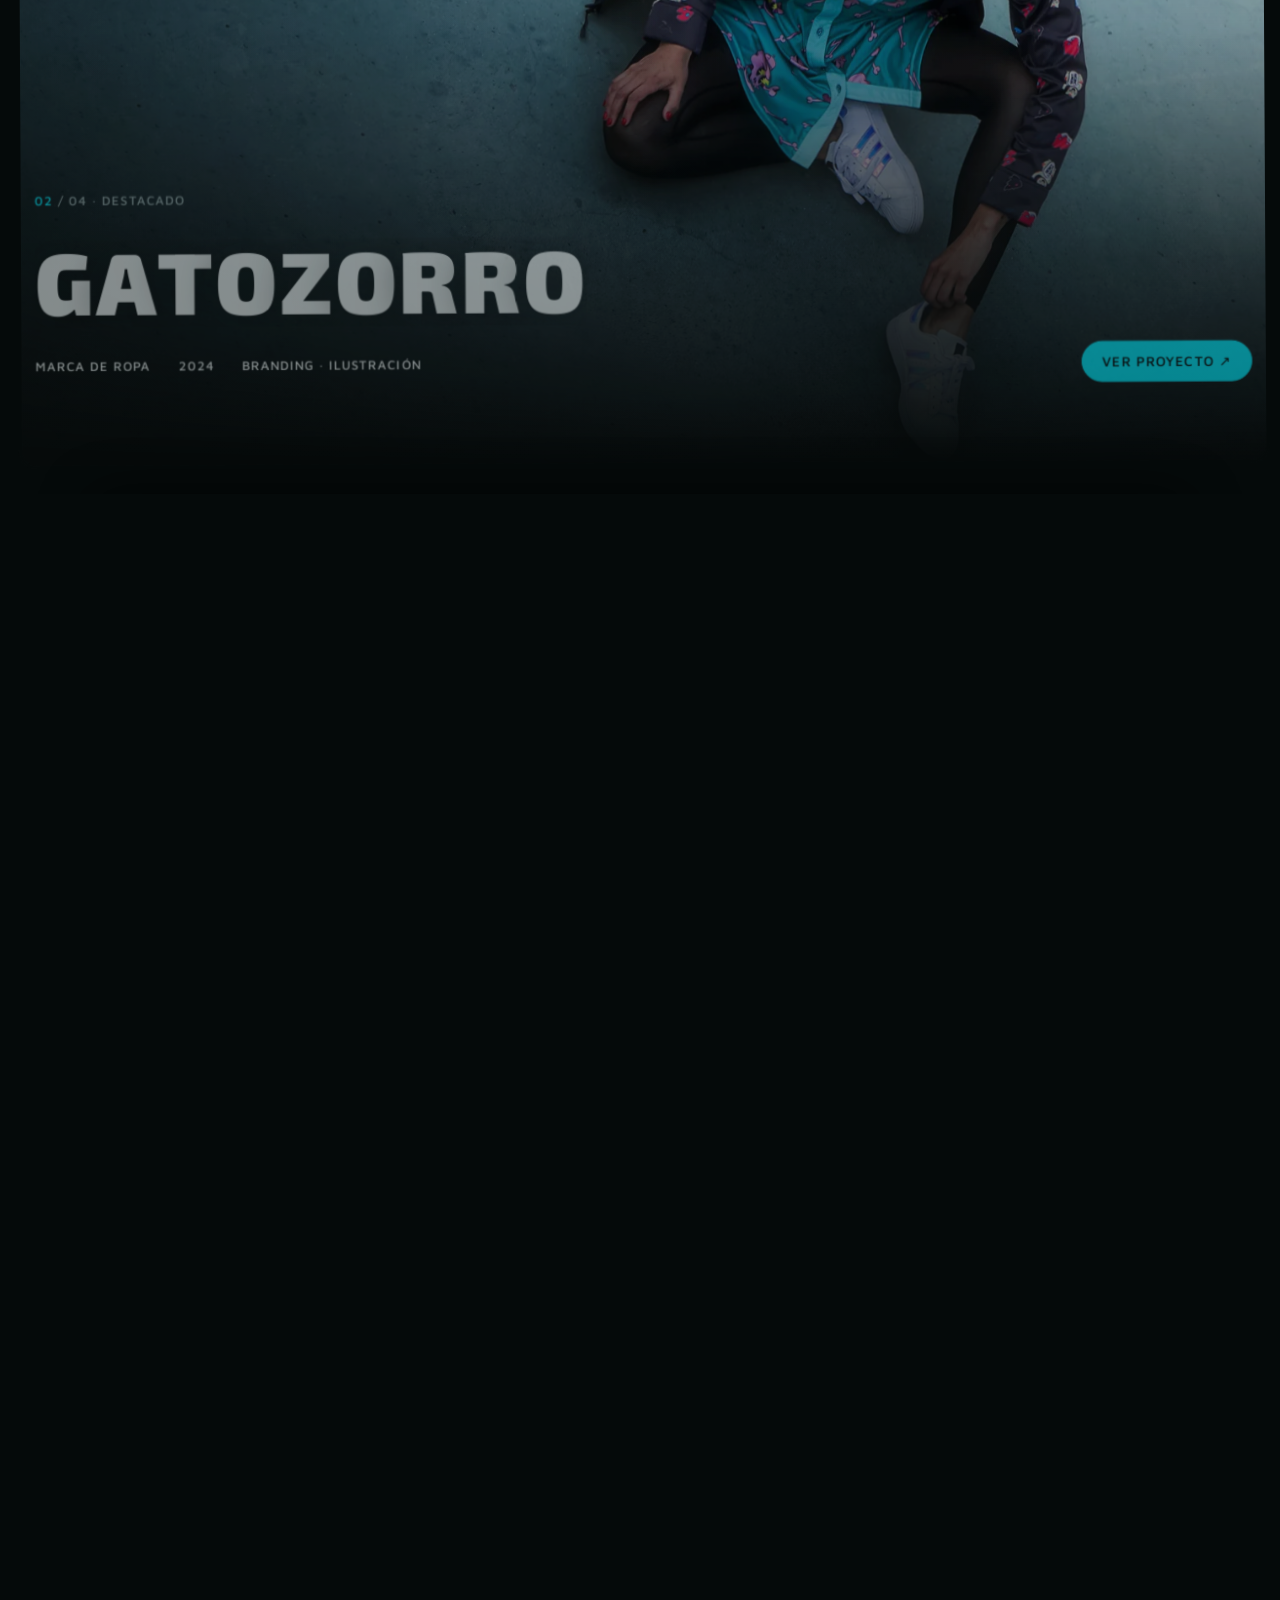
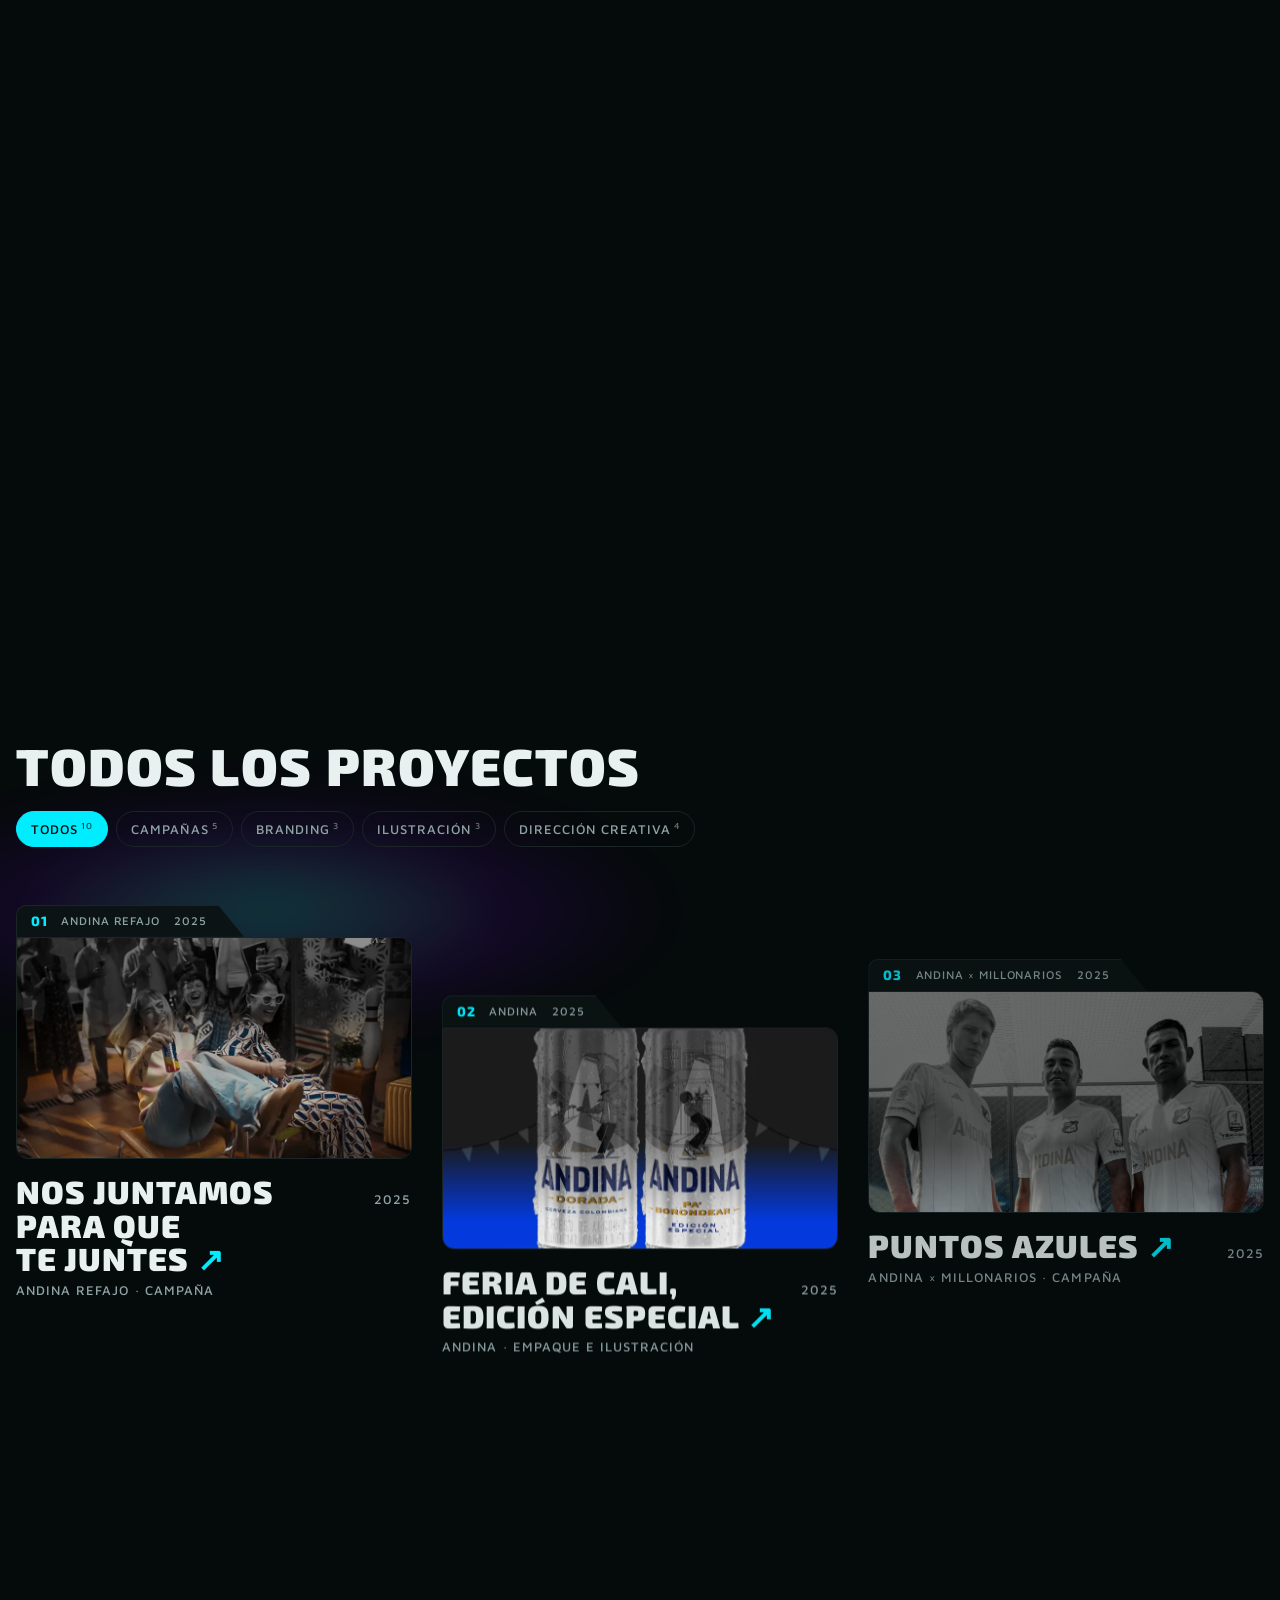
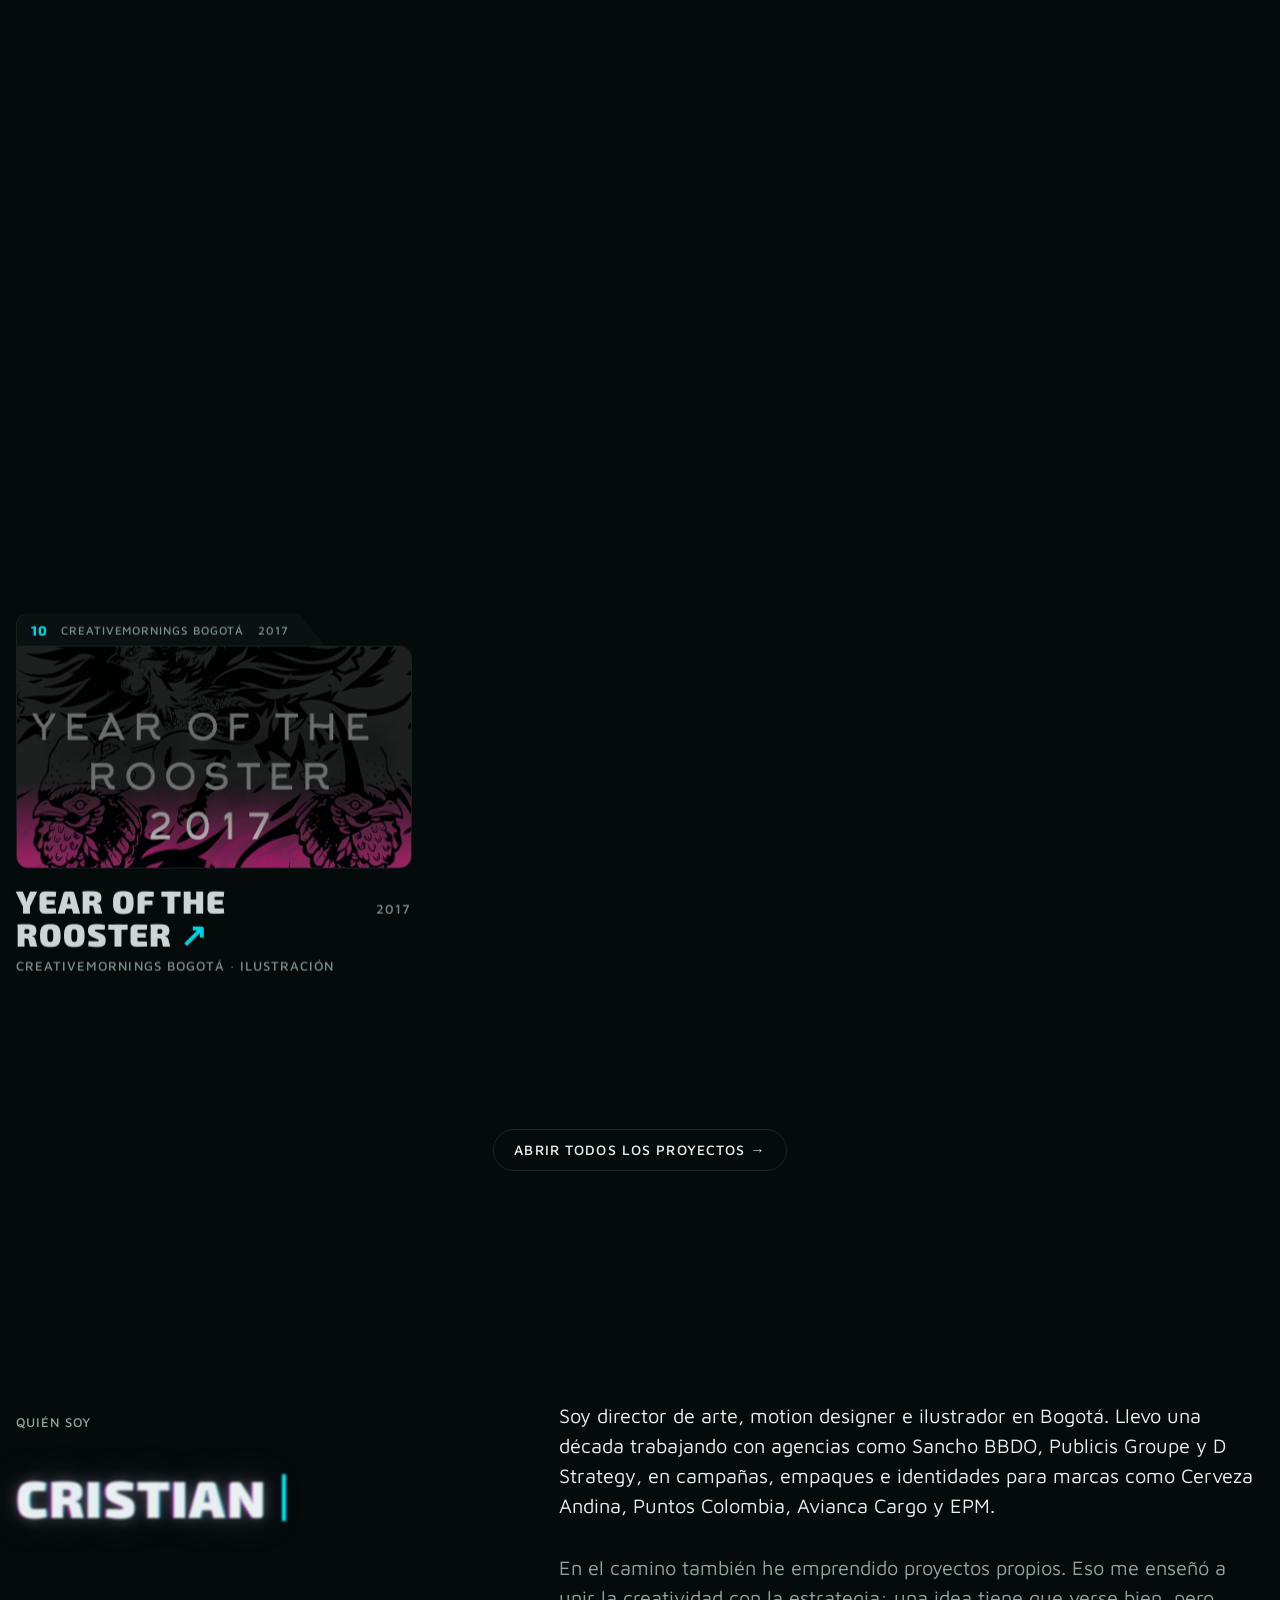
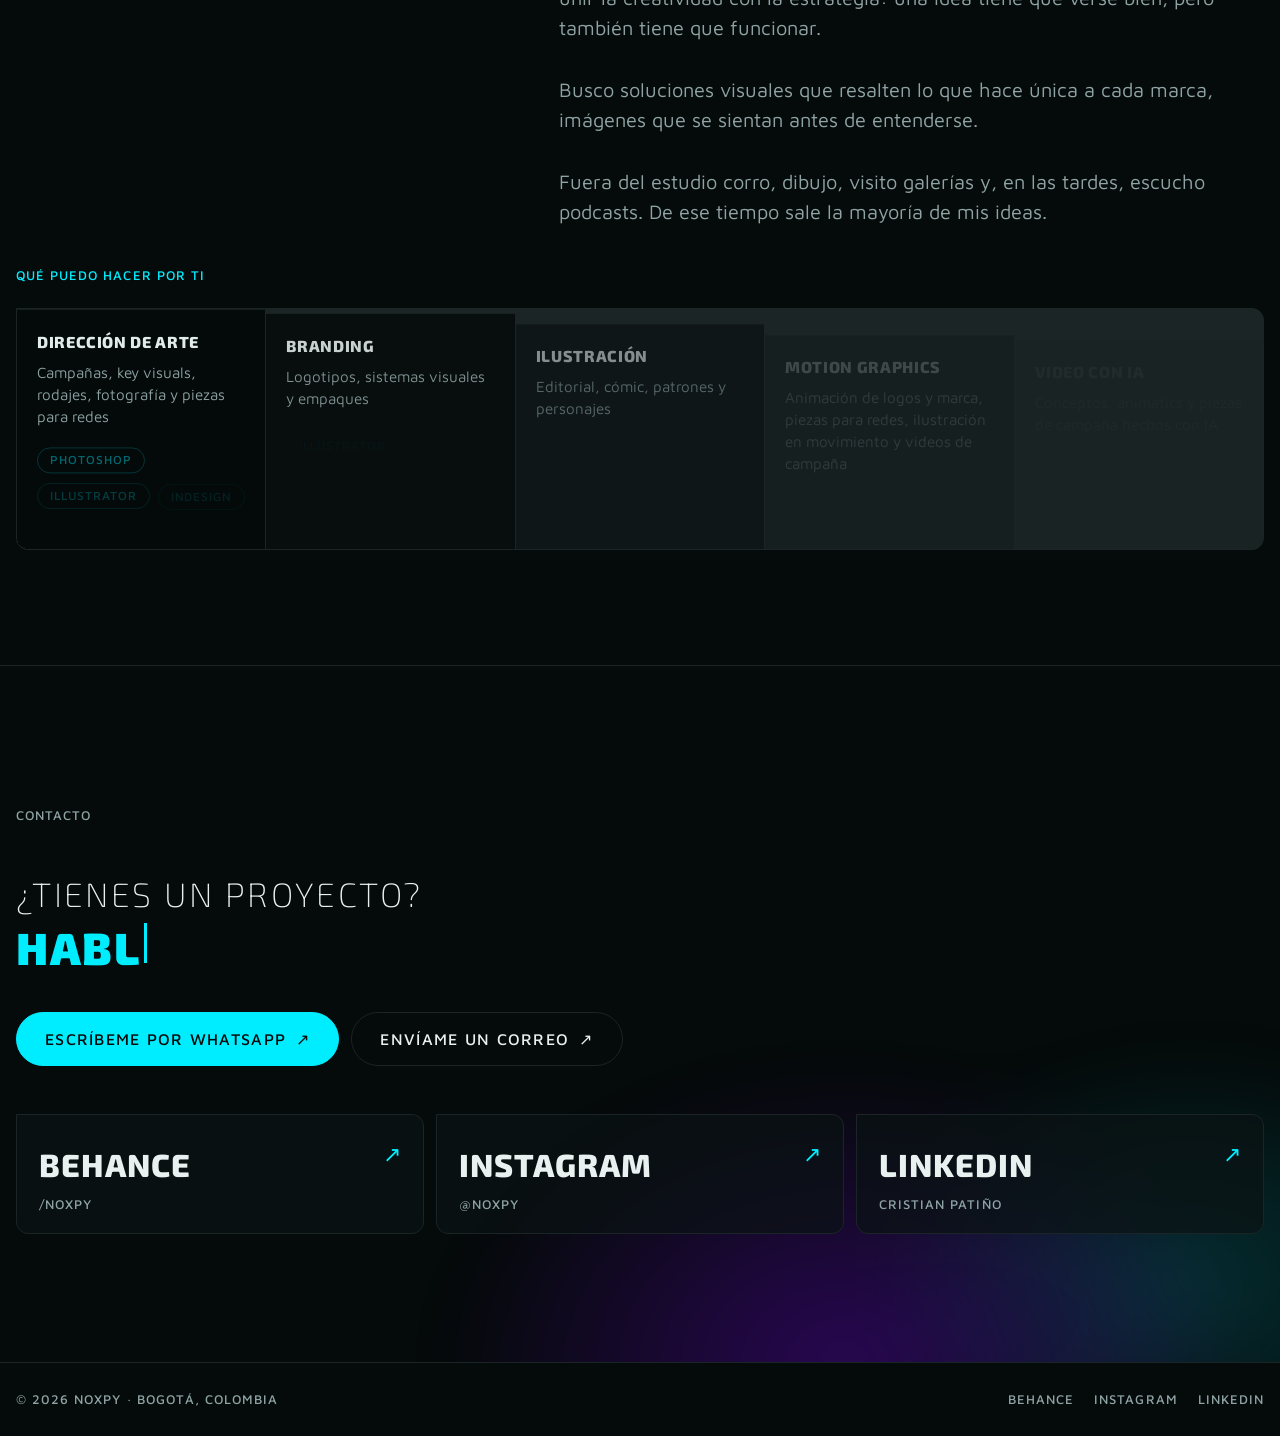
==== commit cac3e58c: "Montaje: gradación fría con rojos casi magenta, rojos estirados, desfase RGB leve y grano de películ" ====
--- a/index.html
+++ b/index.html
@@ -10,7 +10,7 @@
 <link rel="preconnect" href="https://fonts.googleapis.com">
 <link rel="preconnect" href="https://fonts.gstatic.com" crossorigin>
 <link rel="stylesheet" href="https://fonts.googleapis.com/css2?family=Exo+2:wght@200;600;700;800;900&family=Maven+Pro:wght@400;500;600&display=swap">
-<link rel="stylesheet" href="assets/css/styles.css?v=202611041551">
+<link rel="stylesheet" href="assets/css/styles.css?v=202611041555">
 </head>
 <body>
 <div class="grain" aria-hidden="true"></div>
@@ -521,9 +521,9 @@
   </div>
 </footer>
 
-<script src="assets/vendor/anime.umd.min.js?v=202611041551"></script>
-<script src="assets/js/main.js?v=202611041551"></script>
-<script src="assets/js/montaje.js?v=202611041551"></script>
-<script src="assets/js/intro.js?v=202611041551"></script>
+<script src="assets/vendor/anime.umd.min.js?v=202611041555"></script>
+<script src="assets/js/main.js?v=202611041555"></script>
+<script src="assets/js/montaje.js?v=202611041555"></script>
+<script src="assets/js/intro.js?v=202611041555"></script>
 </body>
 </html>
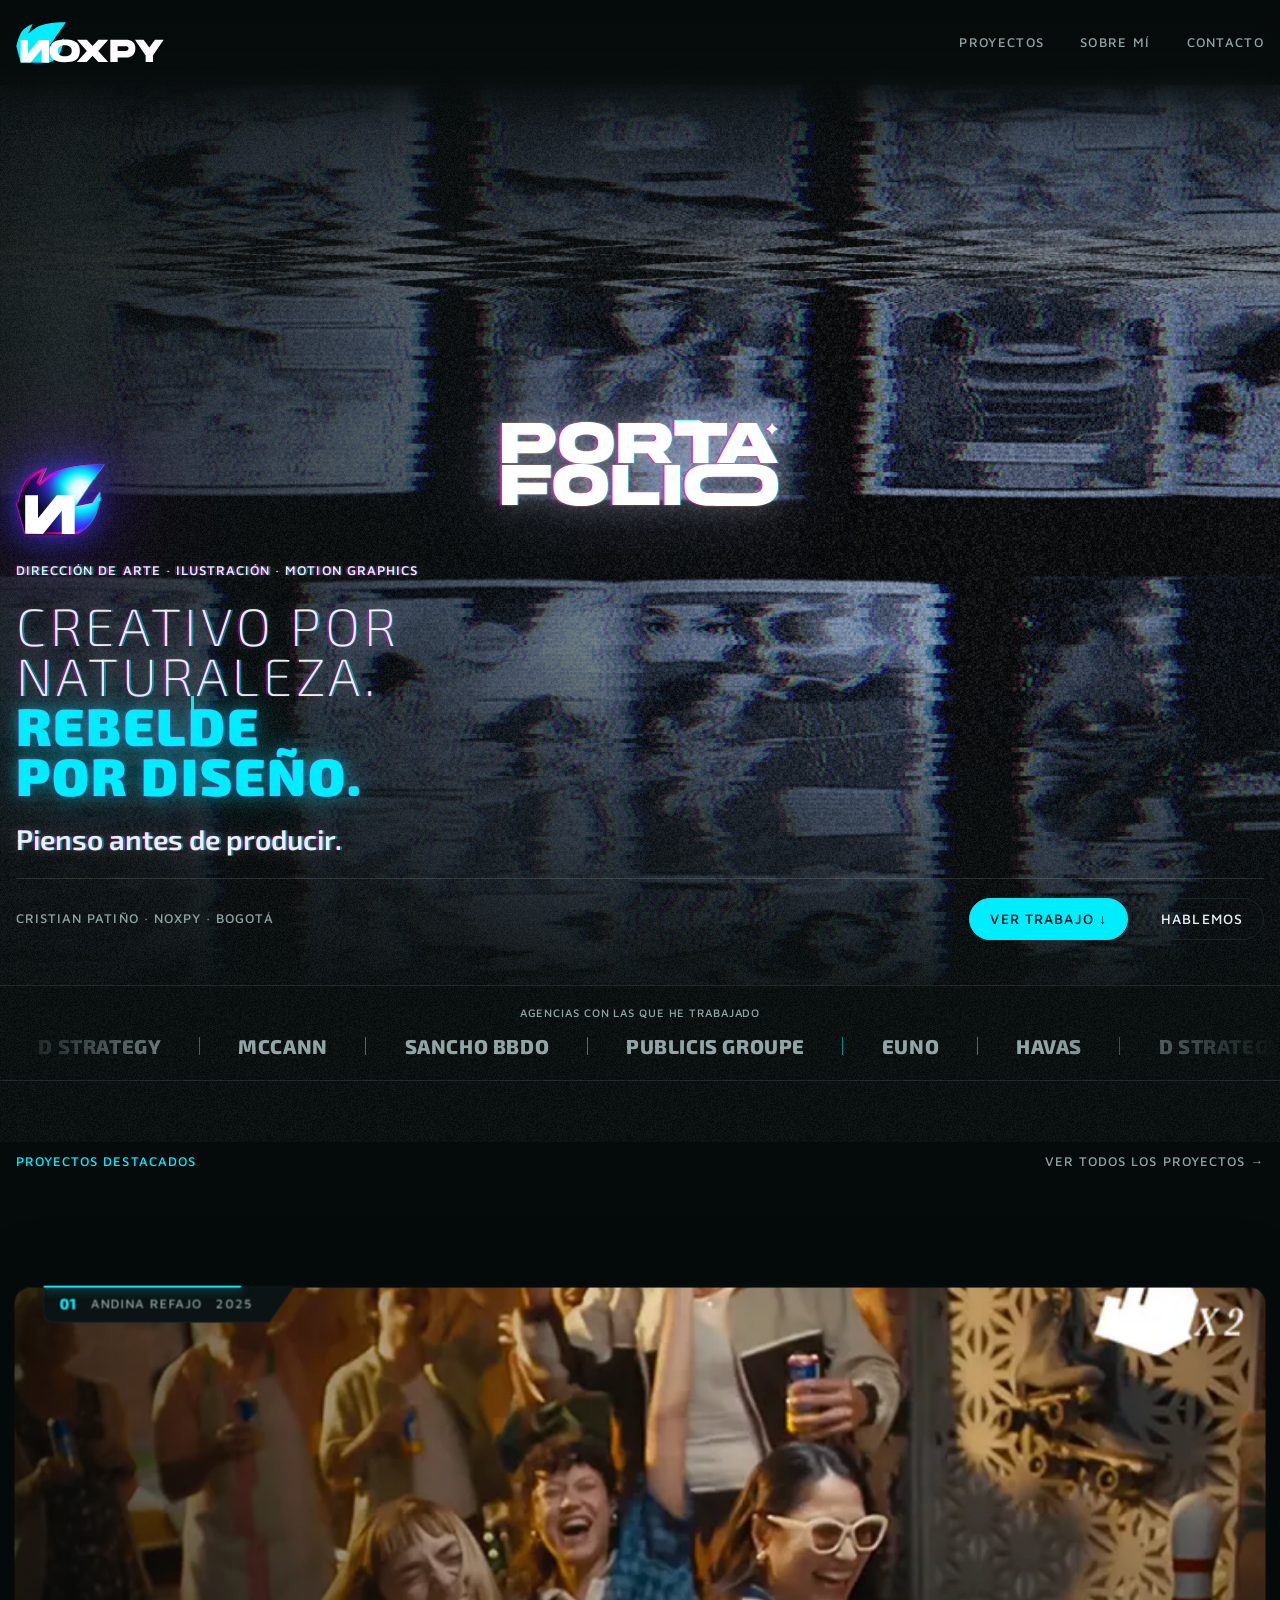
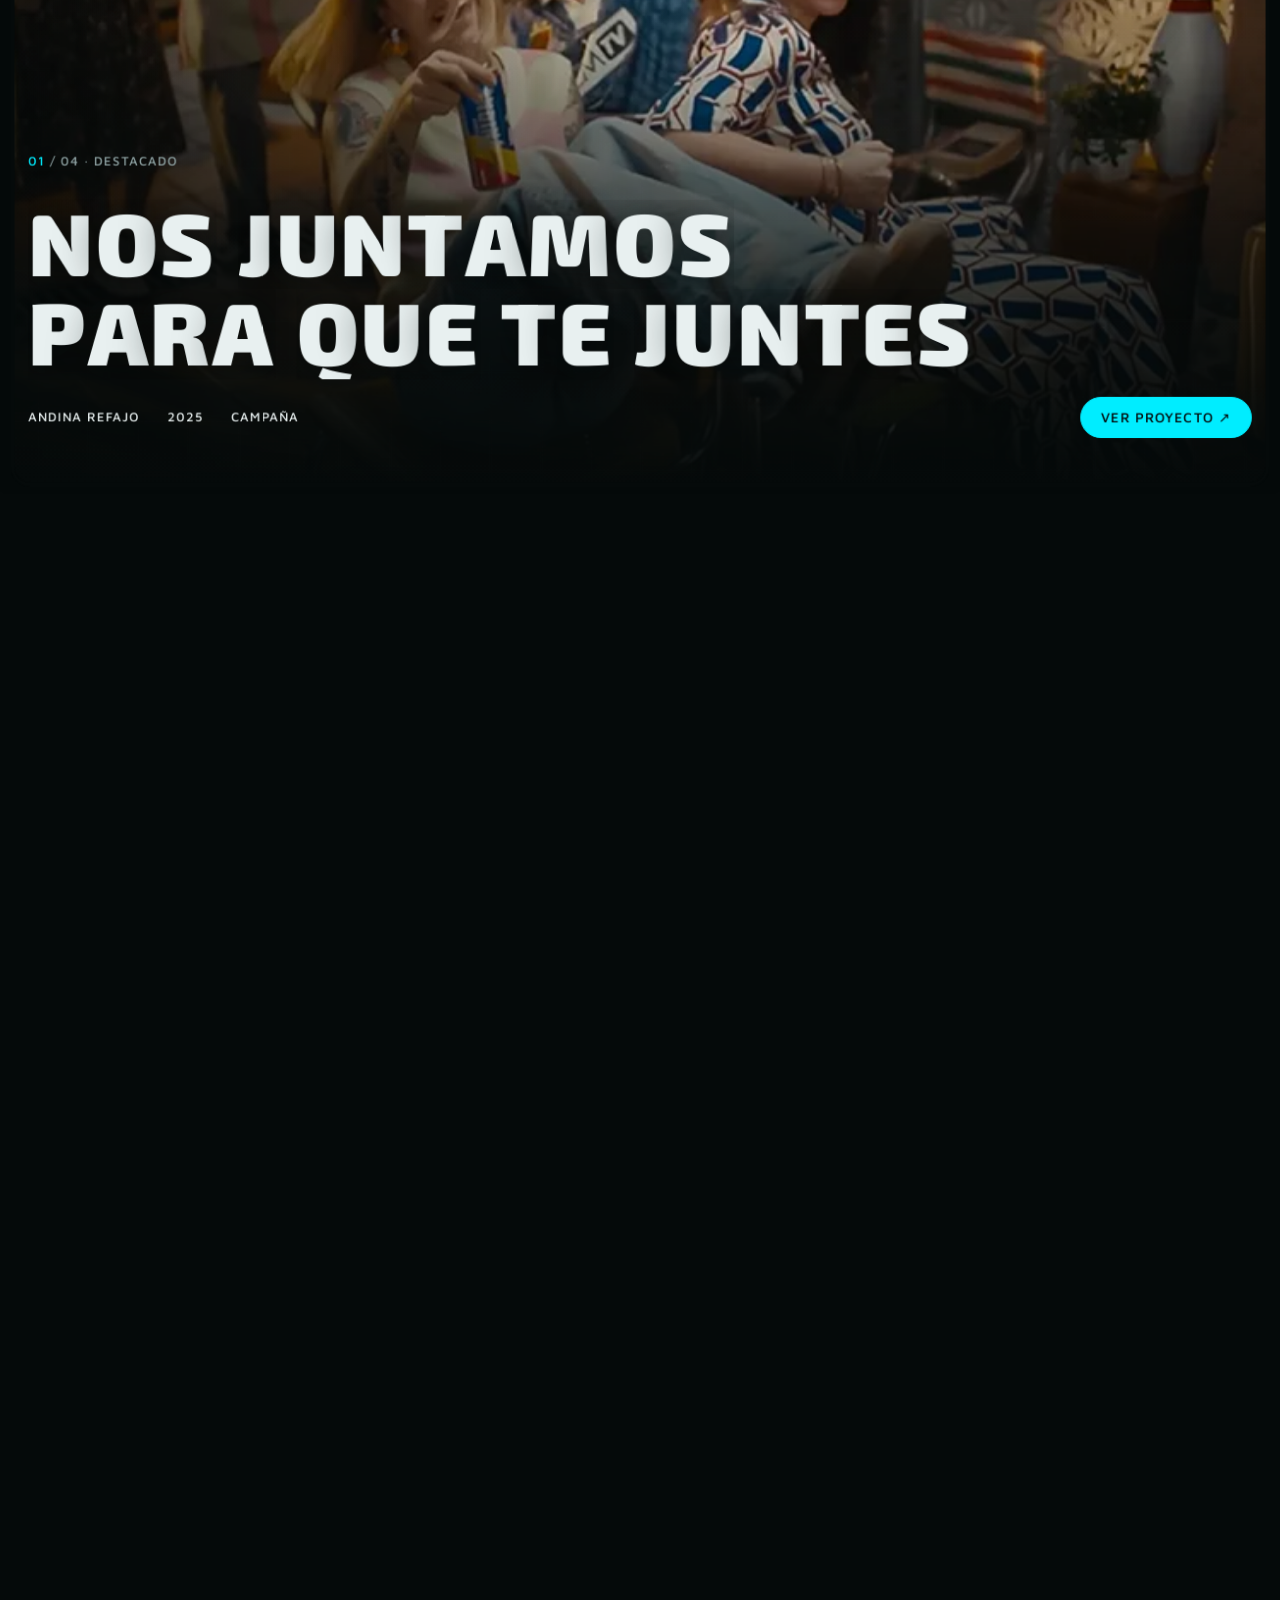
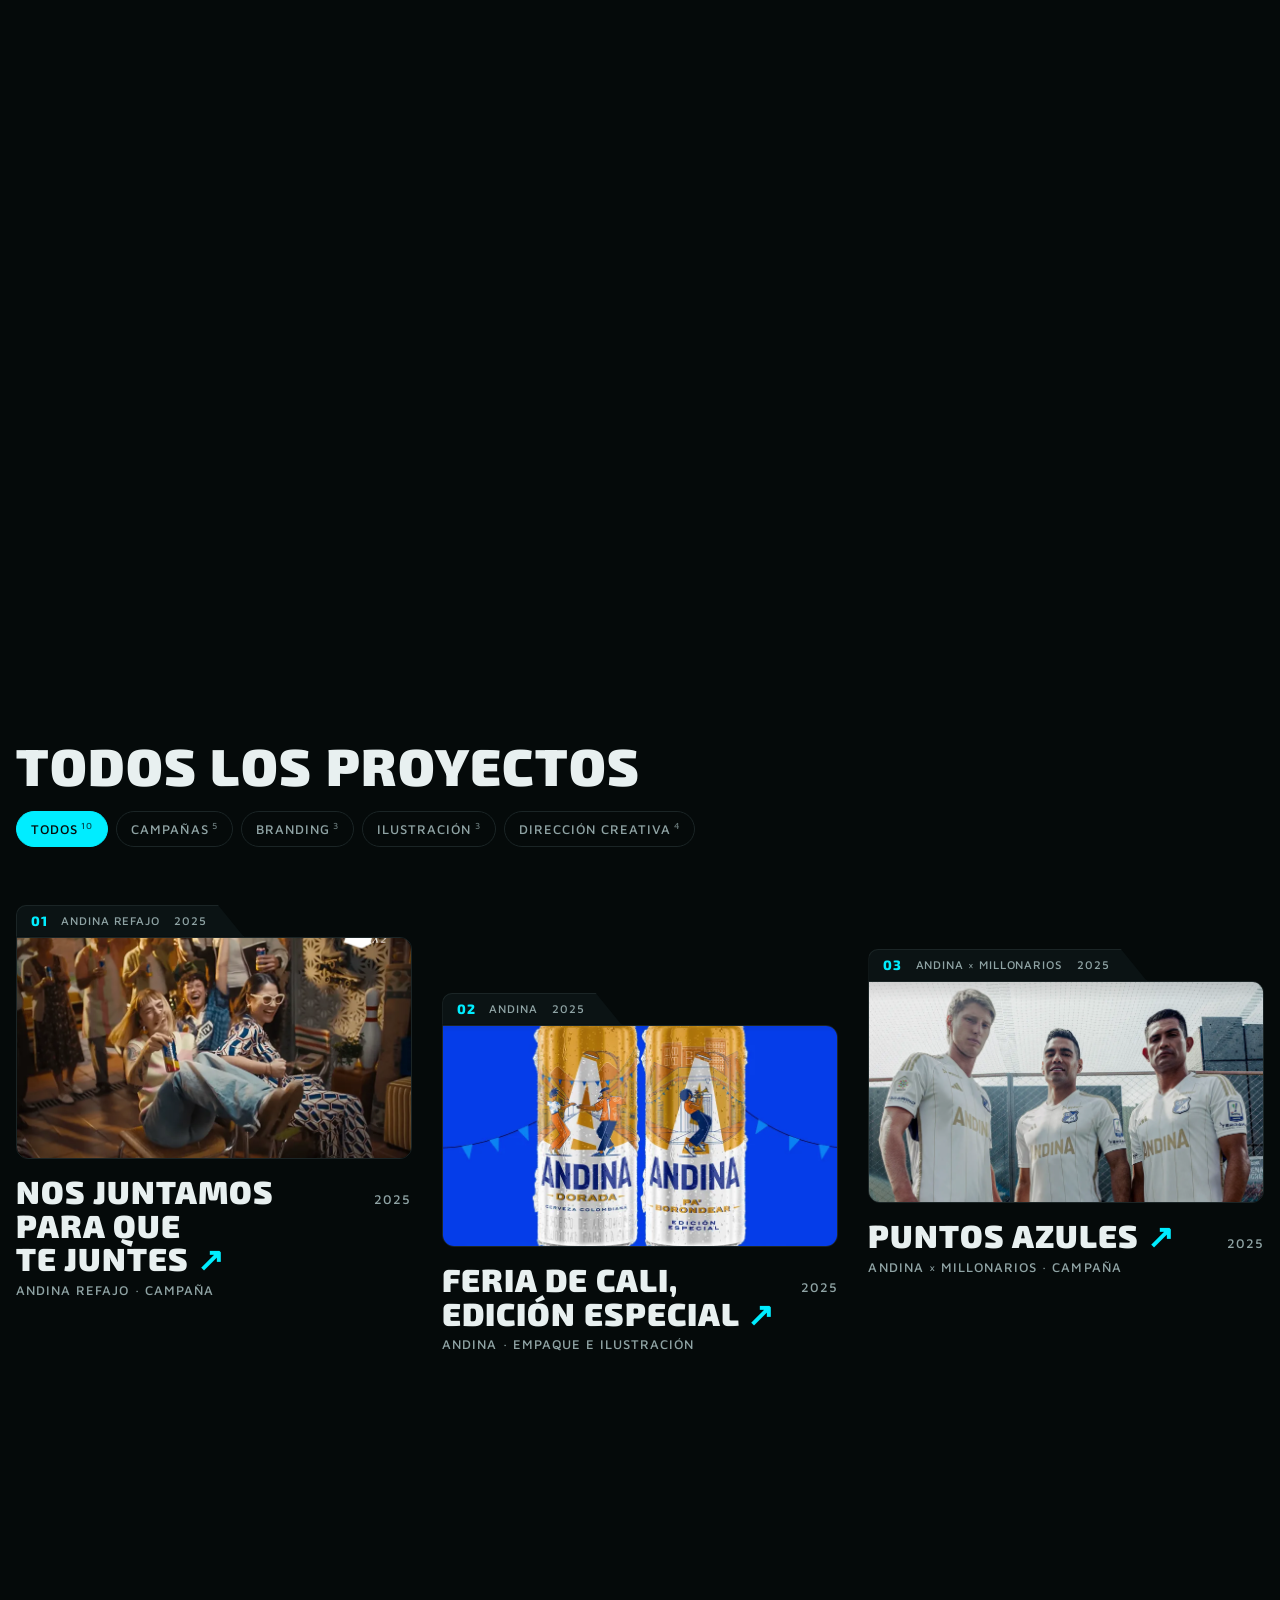
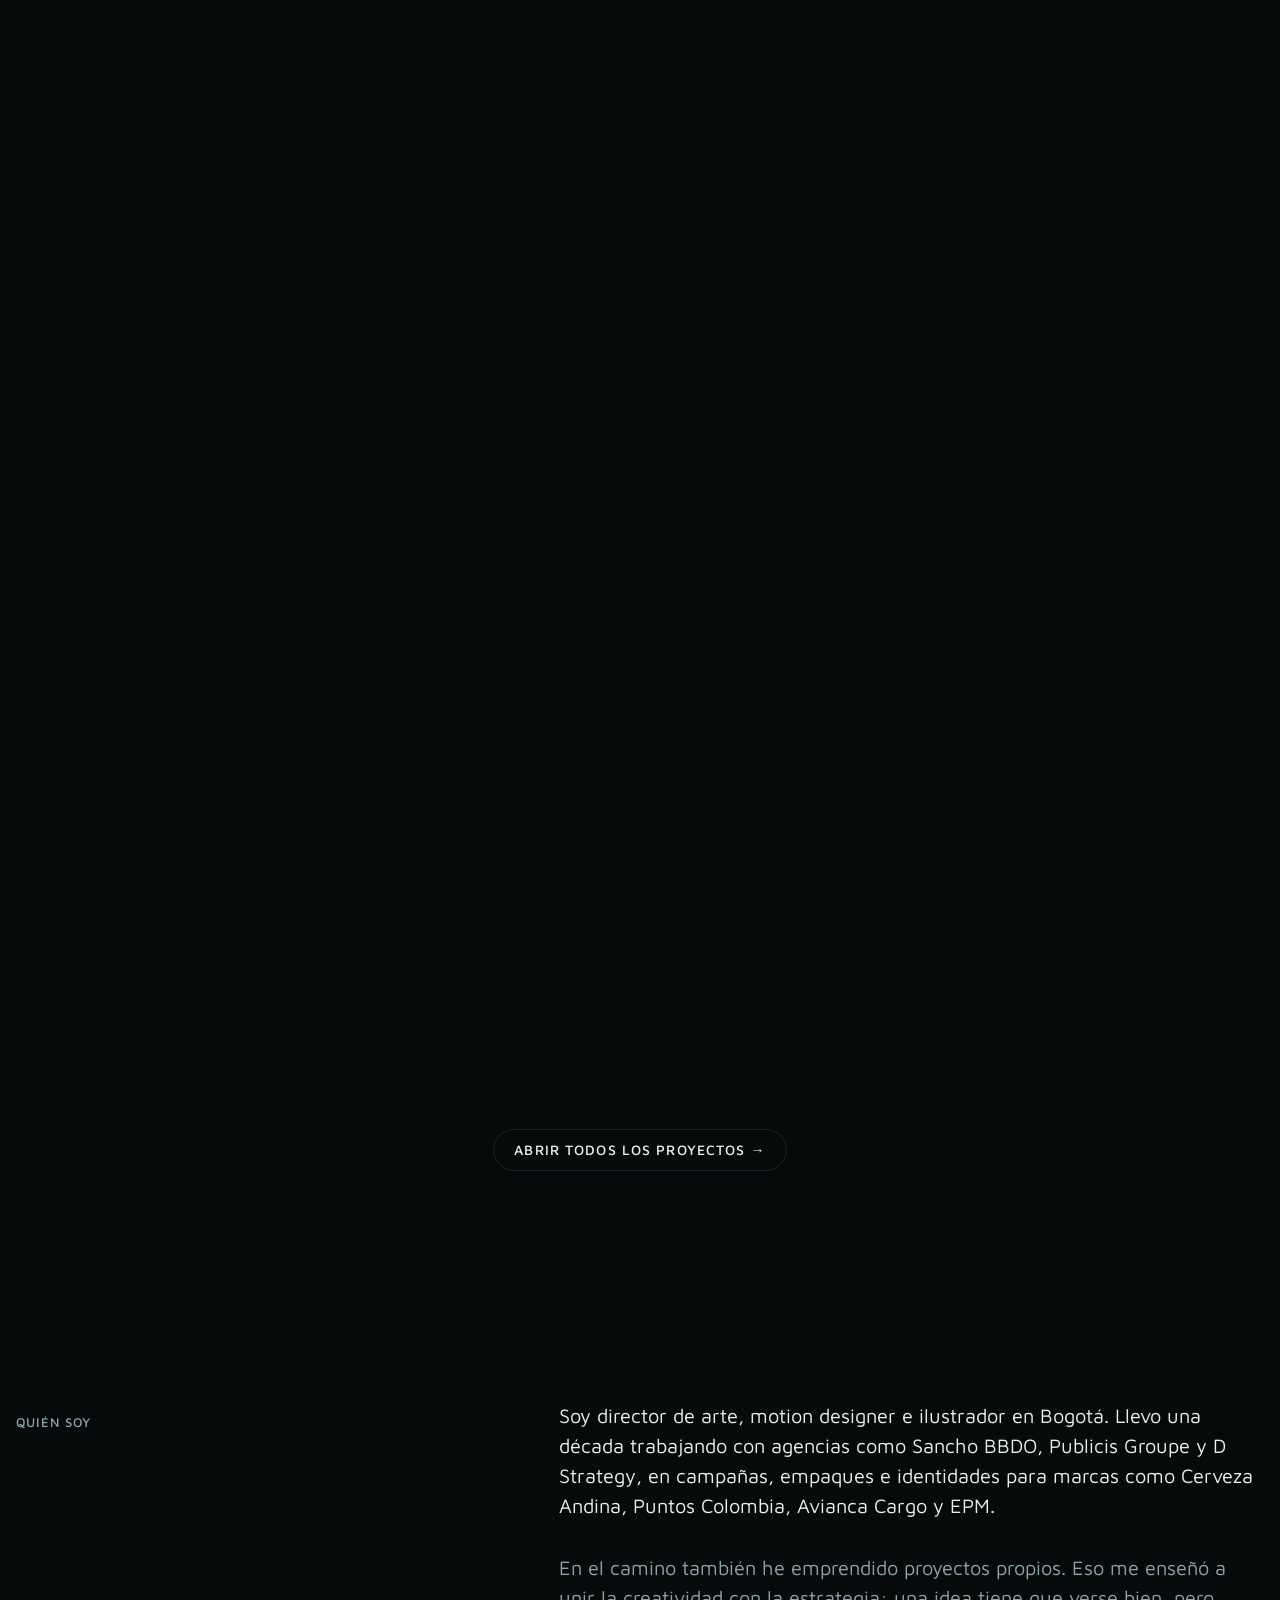
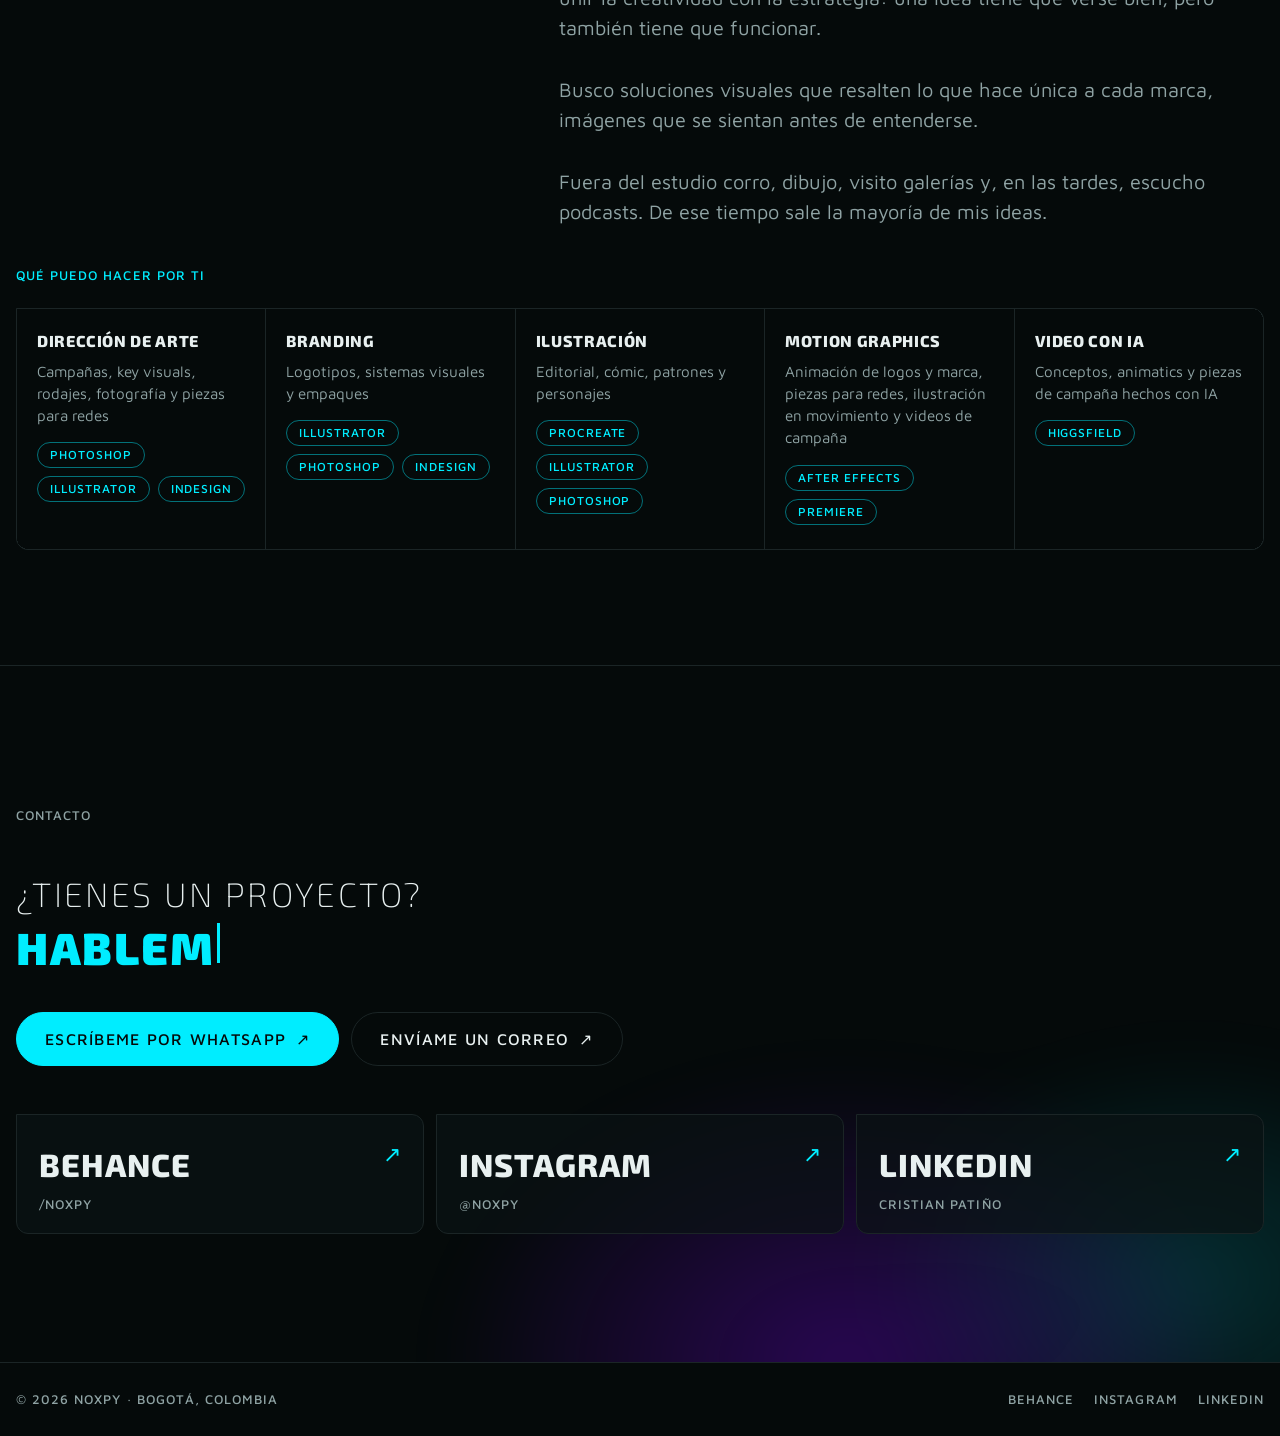
==== commit c97e5c59: "Portada: rojos más suaves con motion blur y PORTAFOLIO estirado por la estela del cursor Co-Authored" ====
--- a/index.html
+++ b/index.html
@@ -10,7 +10,7 @@
 <link rel="preconnect" href="https://fonts.googleapis.com">
 <link rel="preconnect" href="https://fonts.gstatic.com" crossorigin>
 <link rel="stylesheet" href="https://fonts.googleapis.com/css2?family=Exo+2:wght@200;600;700;800;900&family=Maven+Pro:wght@400;500;600&display=swap">
-<link rel="stylesheet" href="assets/css/styles.css?v=202611041555">
+<link rel="stylesheet" href="assets/css/styles.css?v=202611041840">
 </head>
 <body>
 <div class="grain" aria-hidden="true"></div>
@@ -521,9 +521,9 @@
   </div>
 </footer>
 
-<script src="assets/vendor/anime.umd.min.js?v=202611041555"></script>
-<script src="assets/js/main.js?v=202611041555"></script>
-<script src="assets/js/montaje.js?v=202611041555"></script>
-<script src="assets/js/intro.js?v=202611041555"></script>
+<script src="assets/vendor/anime.umd.min.js?v=202611041840"></script>
+<script src="assets/js/main.js?v=202611041840"></script>
+<script src="assets/js/montaje.js?v=202611041840"></script>
+<script src="assets/js/intro.js?v=202611041840"></script>
 </body>
 </html>
--- a/assets/css/styles.css
+++ b/assets/css/styles.css
@@ -209,8 +209,12 @@
   display: grid; place-items: center;
   padding-bottom: 16vh;   /* un poco por encima del centro, lejos del titular */
 }
-.hero-marca img {
-  display: block; width: clamp(130px, 21.6vw, 346px); height: auto;
+.hero-marca-luz { position: relative; }
+/* PORTAFOLIO deformado por la estela del cursor (assets/js/montaje.js): mismo brillo que el logo */
+.hero .marca-deformada { position: absolute; inset: auto; z-index: 1; display: none; pointer-events: none; }
+.hero .hero-marca-luz.deformando img { visibility: hidden; }
+.hero .hero-marca-luz.deformando .marca-deformada { display: block; }
+.hero-marca img, .marca-deformada {
   filter:
     drop-shadow(-1.5px 0 0 rgba(223, 0, 247, .55))
     drop-shadow(1.5px 0 0 rgba(0, 220, 255, .55))
@@ -218,6 +222,7 @@
     drop-shadow(0 0 14px rgba(255, 255, 255, .28))
     drop-shadow(0 0 42px rgba(160, 170, 255, .25));
 }
+.hero-marca img { display: block; width: clamp(130px, 21.6vw, 346px); height: auto; }
 @media (max-width: 760px) {
   .hero-marca { place-items: start center; padding: 24vh 0 0; }
   .hero-marca img { width: 40.5vw; }
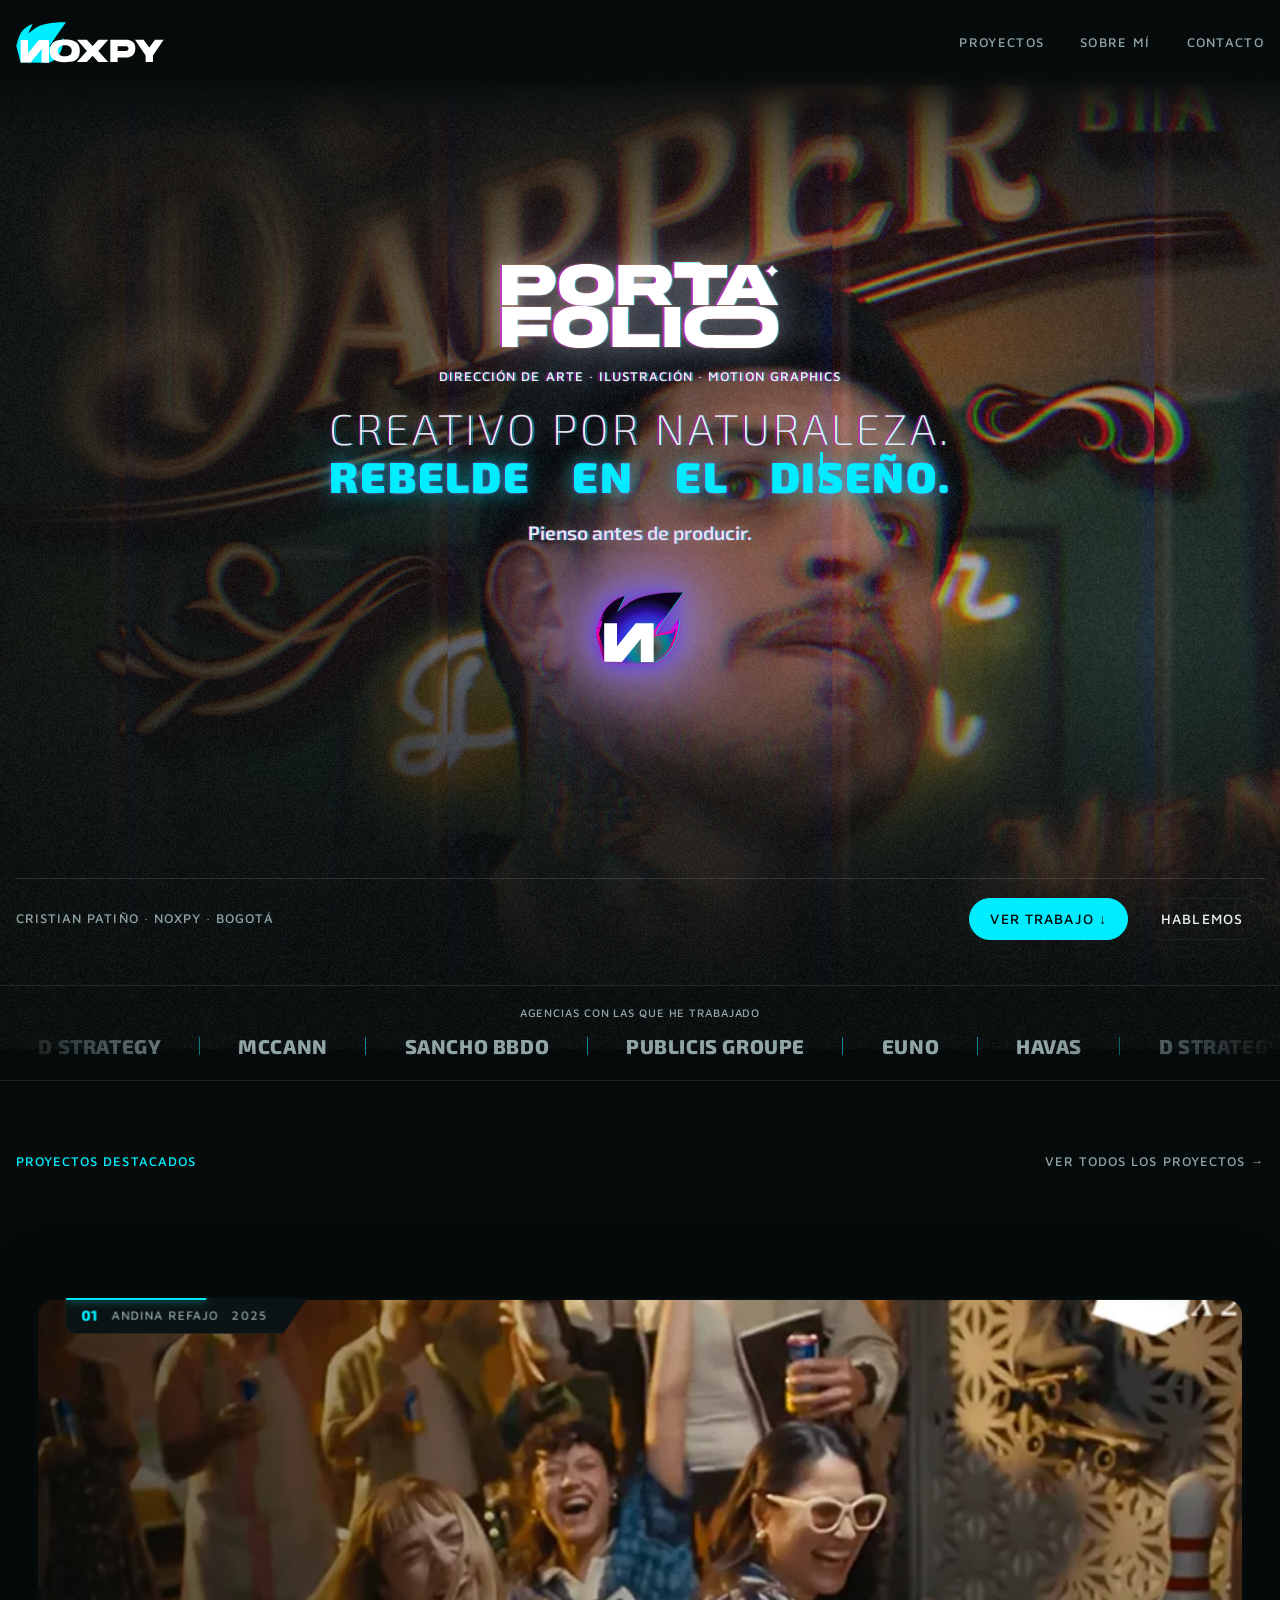
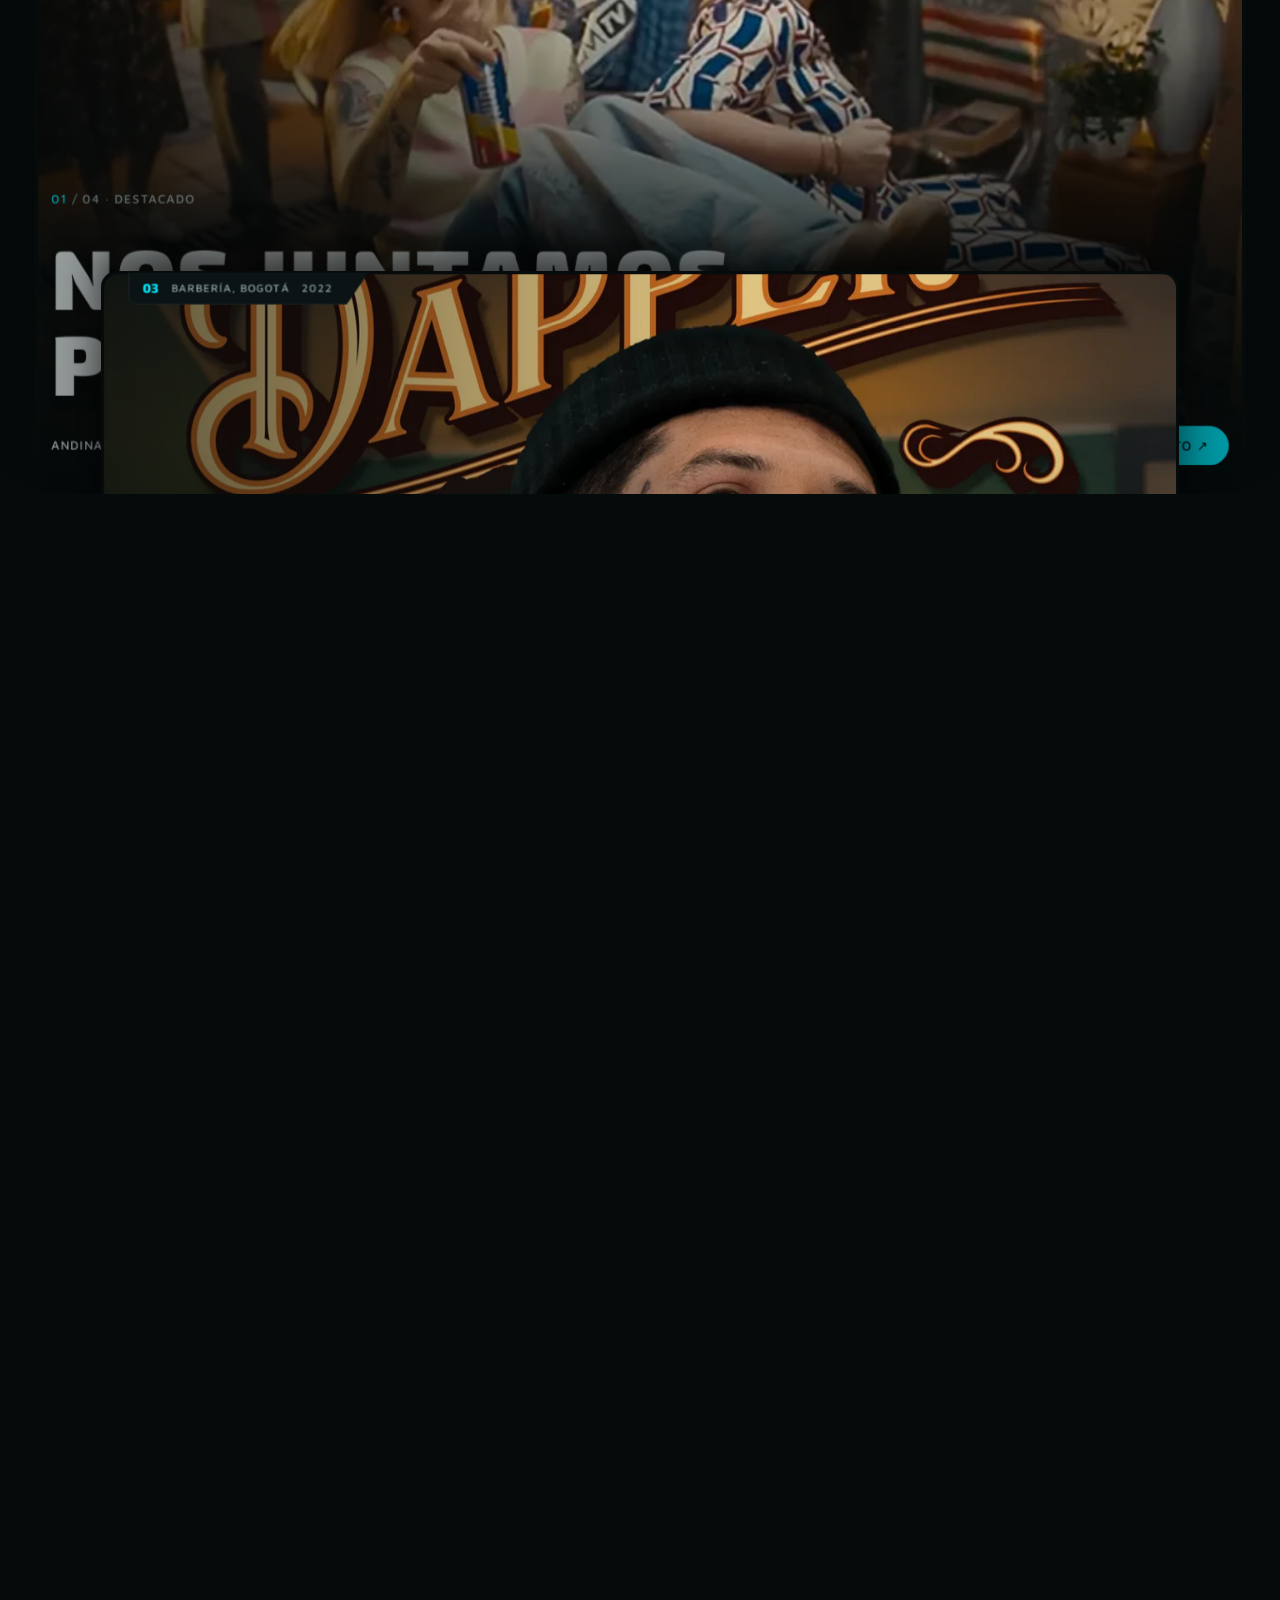
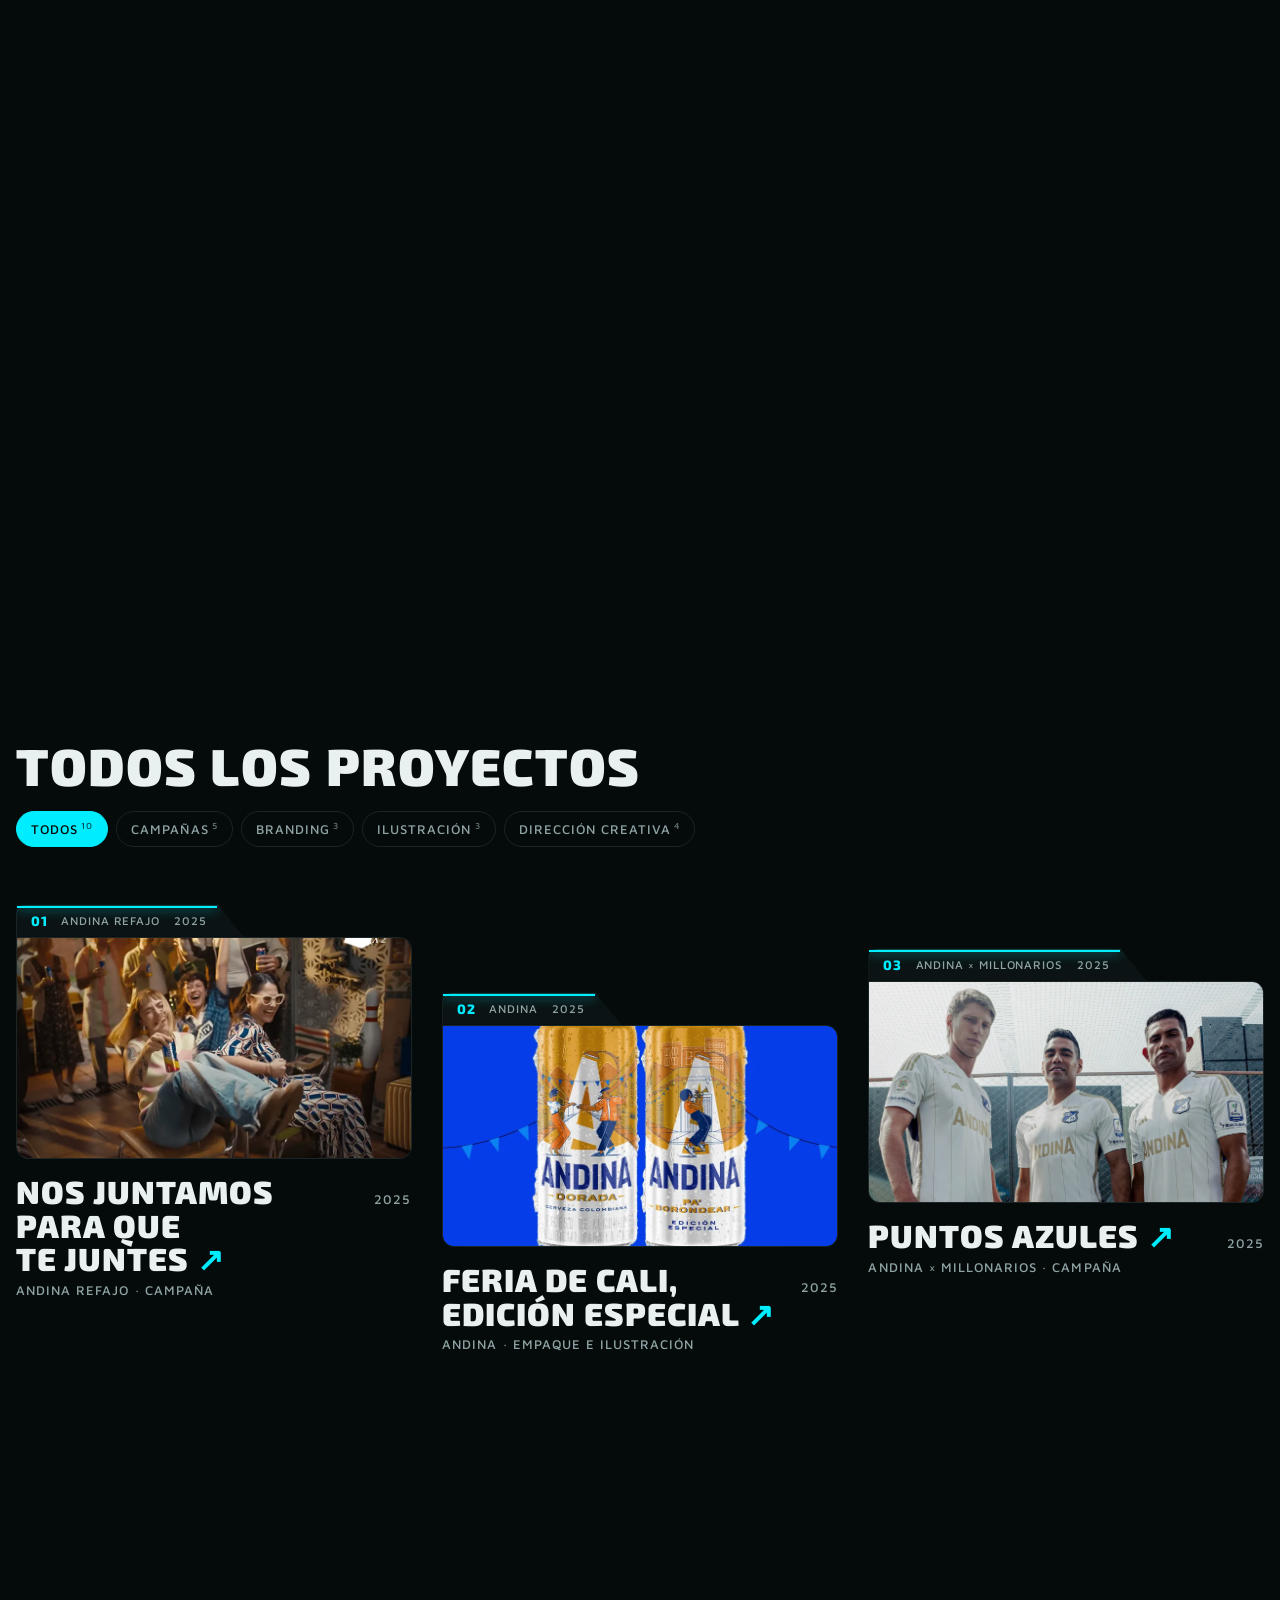
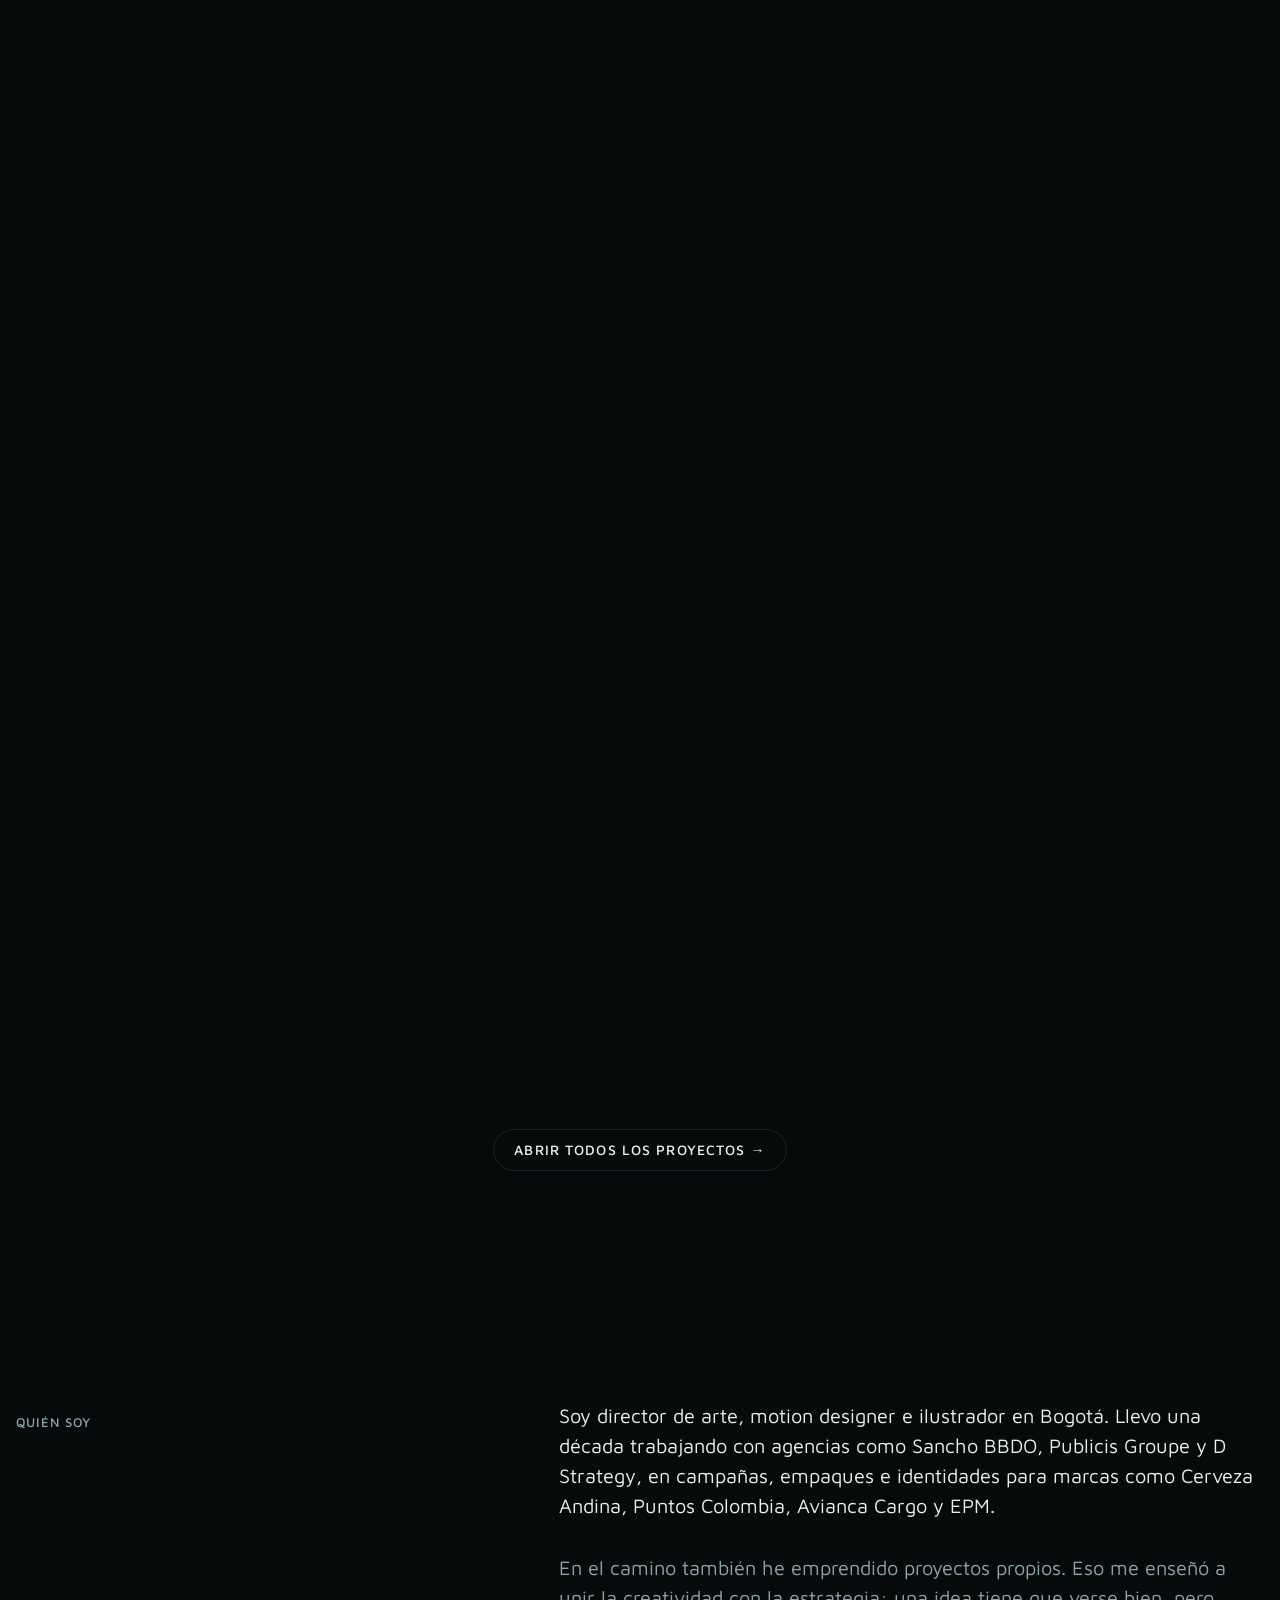
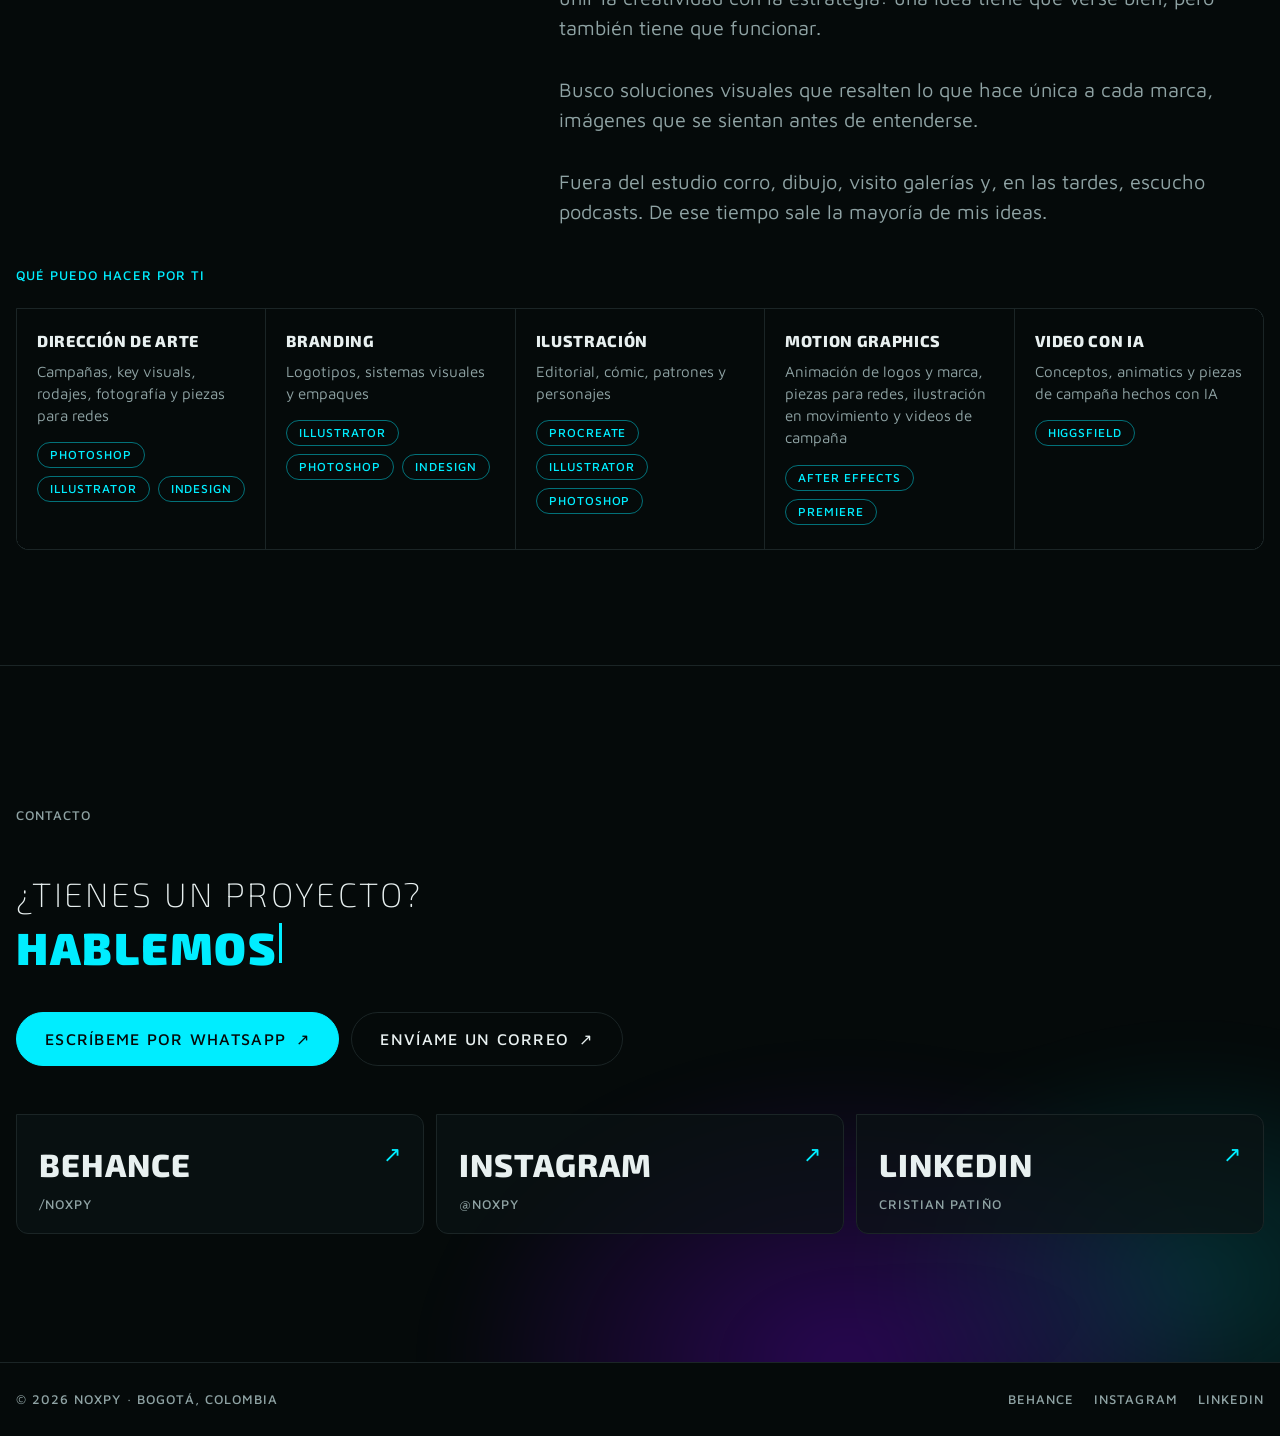
==== commit c5924068: "Portada: textos centrados, N al centro, glitch prismático desde el centro con eco, ritmo de latidos " ====
--- a/index.html
+++ b/index.html
@@ -10,7 +10,7 @@
 <link rel="preconnect" href="https://fonts.googleapis.com">
 <link rel="preconnect" href="https://fonts.gstatic.com" crossorigin>
 <link rel="stylesheet" href="https://fonts.googleapis.com/css2?family=Exo+2:wght@200;600;700;800;900&family=Maven+Pro:wght@400;500;600&display=swap">
-<link rel="stylesheet" href="assets/css/styles.css?v=202611041840">
+<link rel="stylesheet" href="assets/css/styles.css?v=202611051000">
 </head>
 <body>
 <div class="grain" aria-hidden="true"></div>
@@ -34,8 +34,15 @@
     <div class="hero-grain" aria-hidden="true"></div>
     <div class="hero-marca">
       <div class="hero-marca-luz"><img src="assets/img/portafolio.svg" alt="Portafolio" width="439" height="137" decoding="async"></div>
-    </div>
-    <div class="wrap hero-grid">
+      <p class="label hero-eyebrow" data-intro>Dirección de arte · Ilustración · Motion&nbsp;graphics</p>
+      <h1 class="titulo" id="hero-titulo" data-split>
+        <span class="linea">Creativo por naturaleza.</span>
+        <span class="linea linea--luz">Rebelde en el diseño.</span>
+      </h1>
+      <p class="manifiesto" data-intro>
+        <span class="sr-only">Pienso antes de producir. Exploro antes de resolver. Arriesgo con intención.</span>
+        <span class="m-tipeo" aria-hidden="true" data-lineas="Pienso antes de producir.|Exploro antes de resolver.|Arriesgo con intención."><span class="m-texto">Pienso antes de producir.</span><span class="caret"></span></span>
+      </p>
       <div class="hero-llama" aria-hidden="true">
         <span class="llama-halos">
           <img class="halo-n" src="assets/img/halo/n.webp" alt="" width="840" height="800" decoding="async">
@@ -166,16 +173,8 @@
           </g>
         </svg>
       </div>
-      <p class="label hero-eyebrow" data-intro>Dirección de arte · Ilustración · Motion&nbsp;graphics</p>
-      <h1 class="titulo" id="hero-titulo" data-split>
-        <span class="linea">Creativo por naturaleza.</span>
-        <span class="linea linea--luz">Rebelde</span>
-        <span class="linea linea--luz">por diseño.</span>
-      </h1>
-      <p class="manifiesto" data-intro>
-        <span class="sr-only">Pienso antes de producir. Exploro antes de resolver. Arriesgo con intención.</span>
-        <span class="m-tipeo" aria-hidden="true" data-lineas="Pienso antes de producir.|Exploro antes de resolver.|Arriesgo con intención."><span class="m-texto">Pienso antes de producir.</span><span class="caret"></span></span>
-      </p>
+    </div>
+    <div class="wrap hero-grid">
       <div class="hero-foot" data-intro>
         <p class="label">Cristian Patiño · NOXPY · Bogotá</p>
         <div class="actions">
@@ -521,9 +520,9 @@
   </div>
 </footer>
 
-<script src="assets/vendor/anime.umd.min.js?v=202611041840"></script>
-<script src="assets/js/main.js?v=202611041840"></script>
-<script src="assets/js/montaje.js?v=202611041840"></script>
-<script src="assets/js/intro.js?v=202611041840"></script>
+<script src="assets/vendor/anime.umd.min.js?v=202611051000"></script>
+<script src="assets/js/main.js?v=202611051000"></script>
+<script src="assets/js/montaje.js?v=202611051000"></script>
+<script src="assets/js/intro.js?v=202611051000"></script>
 </body>
 </html>
--- a/assets/css/styles.css
+++ b/assets/css/styles.css
@@ -206,7 +206,7 @@
    desfase RGB (#df00f7 / cian), halation cálida y bloom amplio */
 .hero-marca {
   position: absolute; inset: 0; z-index: 0; pointer-events: none;
-  display: grid; place-items: center;
+  display: flex; flex-direction: column; align-items: center; justify-content: center; gap: clamp(12px, 1.6vw, 22px);
   padding-bottom: 16vh;   /* un poco por encima del centro, lejos del titular */
 }
 .hero-marca-luz { position: relative; }
@@ -224,7 +224,7 @@
 }
 .hero-marca img { display: block; width: clamp(130px, 21.6vw, 346px); height: auto; }
 @media (max-width: 760px) {
-  .hero-marca { place-items: start center; padding: 24vh 0 0; }
+  .hero-marca { justify-content: flex-start; padding: 24vh 0 0; }
   .hero-marca img { width: 40.5vw; }
 }
 @media (prefers-reduced-motion: no-preference) {
@@ -306,11 +306,15 @@
 }
 .hero h1 {
   margin: 0;
-  font-size: clamp(2rem, 4.1vw, 4.05rem); line-height: .95;   /* 40% más pequeño */
+  /* Diagramación centrada bajo PORTAFOLIO: dos líneas del mismo ancho que el logo, justificadas
+     (el espacio sobrante se reparte entre las palabras) */
+  /* Texto protagonista: el ancho lo da «Creativo por naturaleza.» y «Rebelde en el diseño.» se justifica a ese ancho */
+  width: fit-content; max-width: 94vw;
+  font-size: min(clamp(36px, 3.36vw, 54px), 5.4vw); line-height: 1.1;
   letter-spacing: .04em;
-  max-width: 13ch;
-}
-.hero h1 .linea { display: block; }
+  text-align: justify; text-align-last: justify; text-wrap: nowrap;
+}
+.hero h1 .linea { display: block; white-space: nowrap; text-align-last: justify; }
 .hero h1 .linea:not(.linea--luz) { font-weight: 200; letter-spacing: .07em; }
 .hero h1 .linea--luz { color: var(--cian); }
 
@@ -375,10 +379,10 @@
 .tch.cursor::after { position: absolute; left: calc(100% + .06em); top: .05em; }
 .caret { margin-left: .08em; }
 @keyframes parpadeo { 50% { opacity: 0; } }
-.hero-eyebrow { margin: 0; color: var(--texto); }
+.hero-eyebrow { margin: 0; color: var(--texto); text-align: center; }
 /* Símbolo en la portada: la N dentro de la llama, con degradado en movimiento.
    Glow óptico, bloom (halo amplio) y halation (filo cálido) */
-.hero-llama { position: relative; width: clamp(64px, 7vw, 104px); margin-bottom: 4px; }
+.hero-llama { position: relative; width: clamp(64px, 7vw, 104px); margin-top: clamp(14px, 3vh, 36px); }   /* centrada, debajo del manifiesto */
 .hero-llama svg { position: relative; z-index: 1; display: block; width: 100%; height: auto; overflow: visible; }
 /* Halo (bloom y halation): pre-calculado como imagen detrás de la llama. La llama cambia en cada cuadro;
    si el brillo se calculara encima de ella, el navegador lo redibujaría sin parar. Aquí solo cambia su opacidad */
@@ -420,7 +424,7 @@
 
 
 /* Manifiesto corto: se escribe y se borra, una línea a la vez */
-.manifiesto { margin: 0; font: 600 clamp(1.25rem, 2.4vw, 1.75rem)/1.2 var(--f-titulo); min-height: 1.2em; }
+.manifiesto { margin: 0; font: 600 clamp(1rem, 1.5vw, 1.4rem)/1.2 var(--f-titulo); min-height: 1.2em; text-align: center; }
 .m-tipeo { white-space: nowrap; }
 .caret { display: none; }
 .is-tipeando .caret { display: inline-block; }
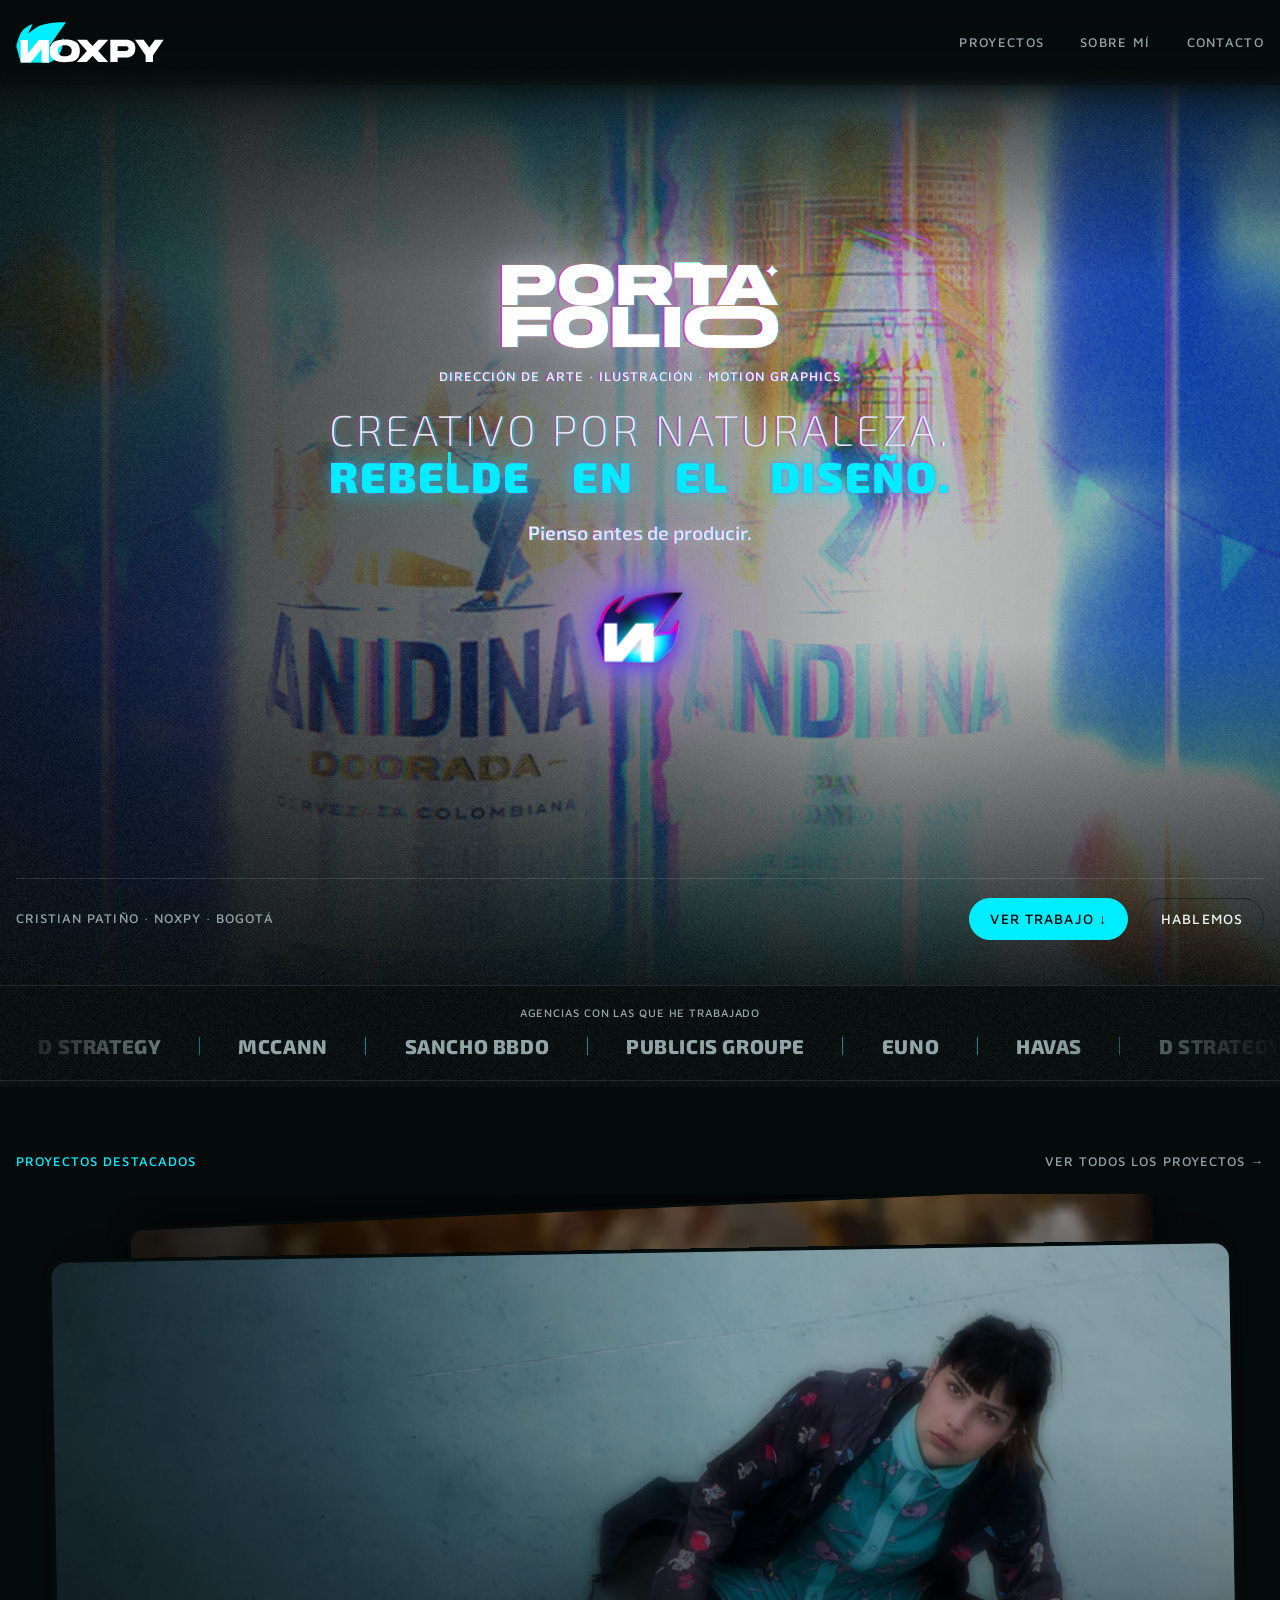
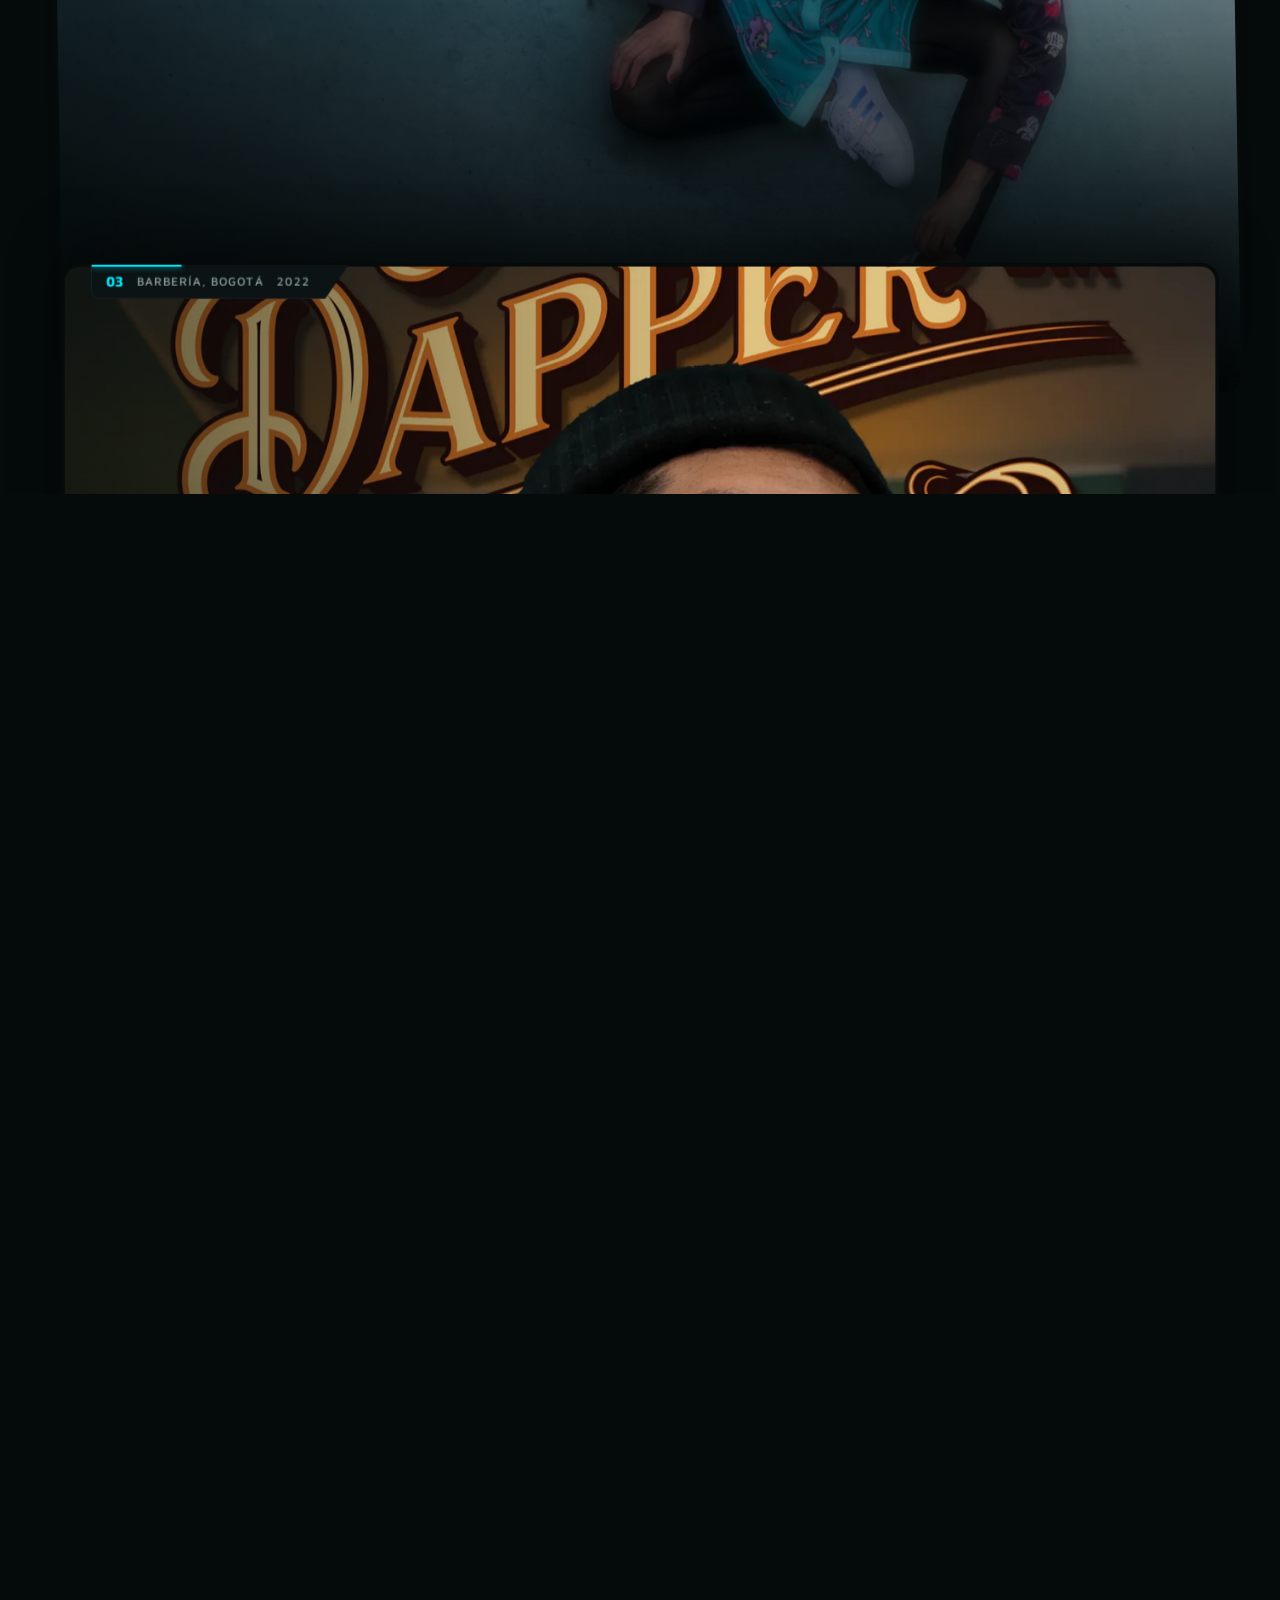
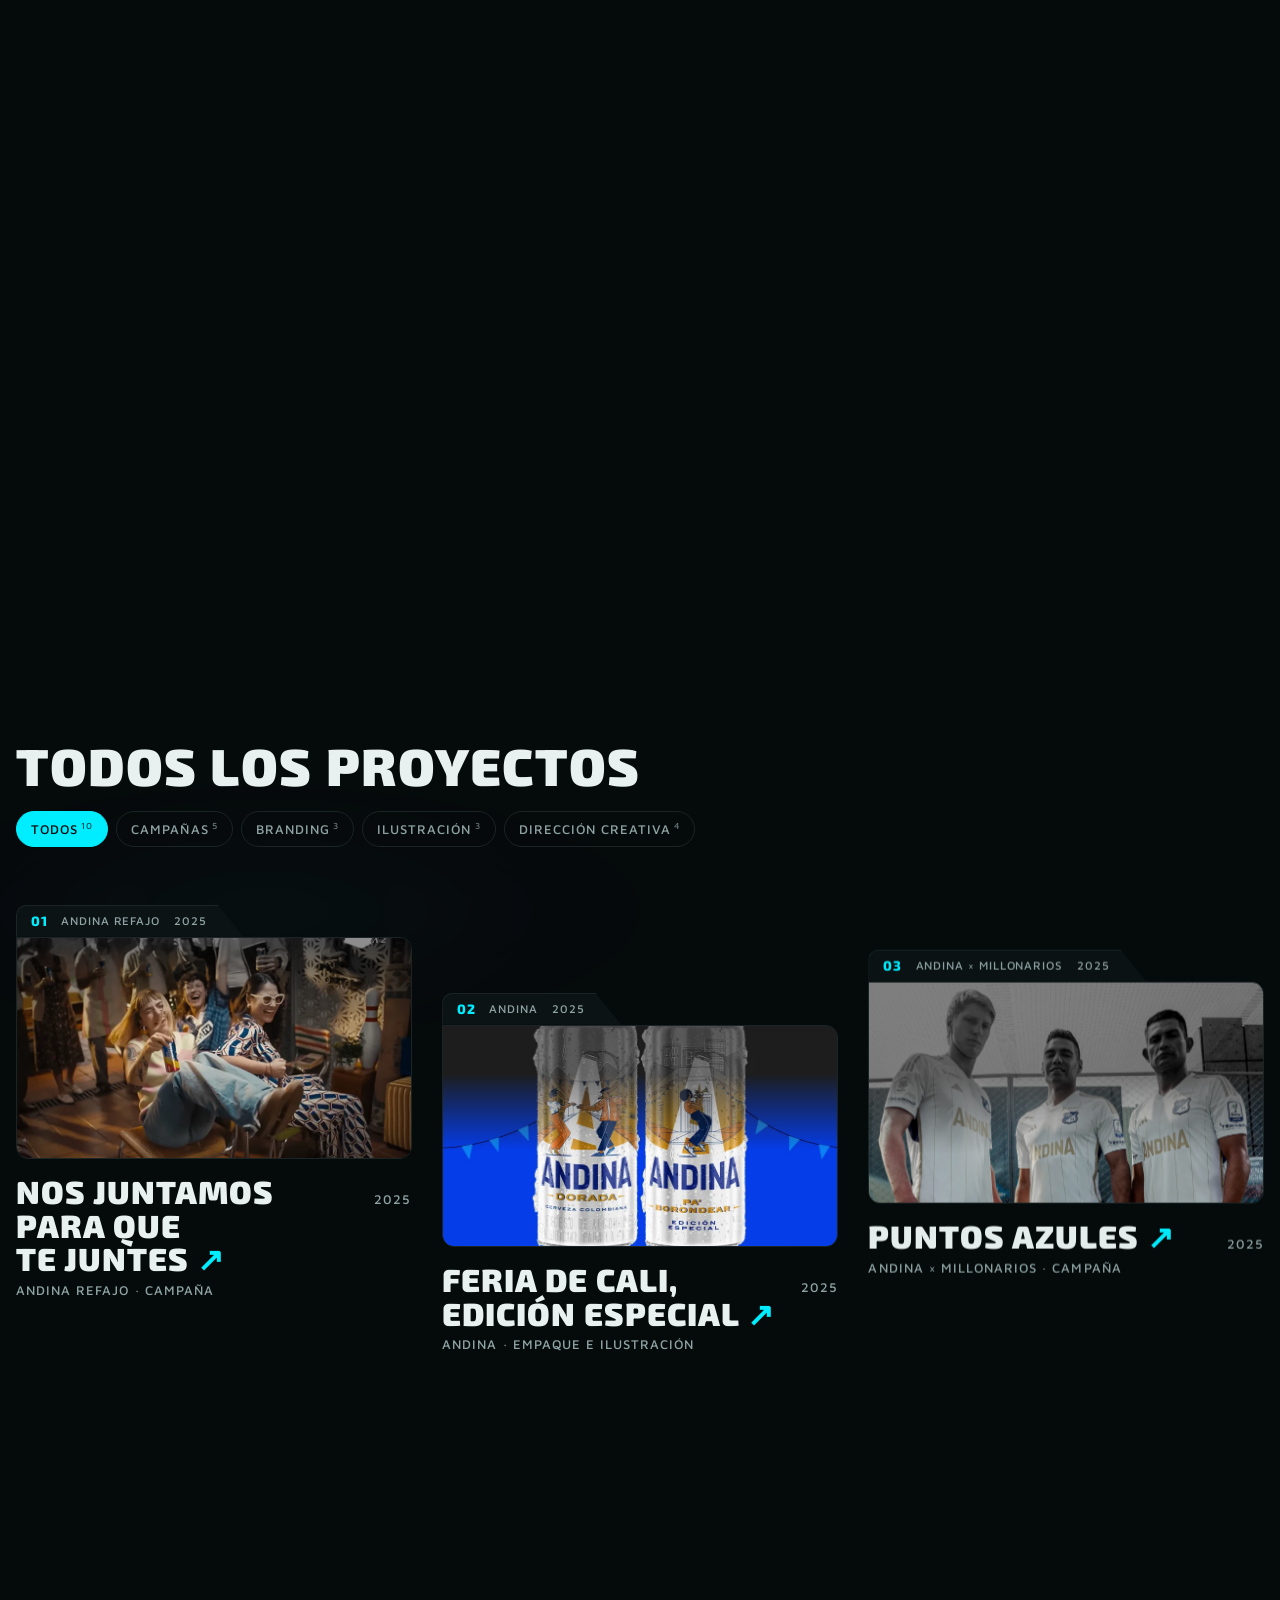
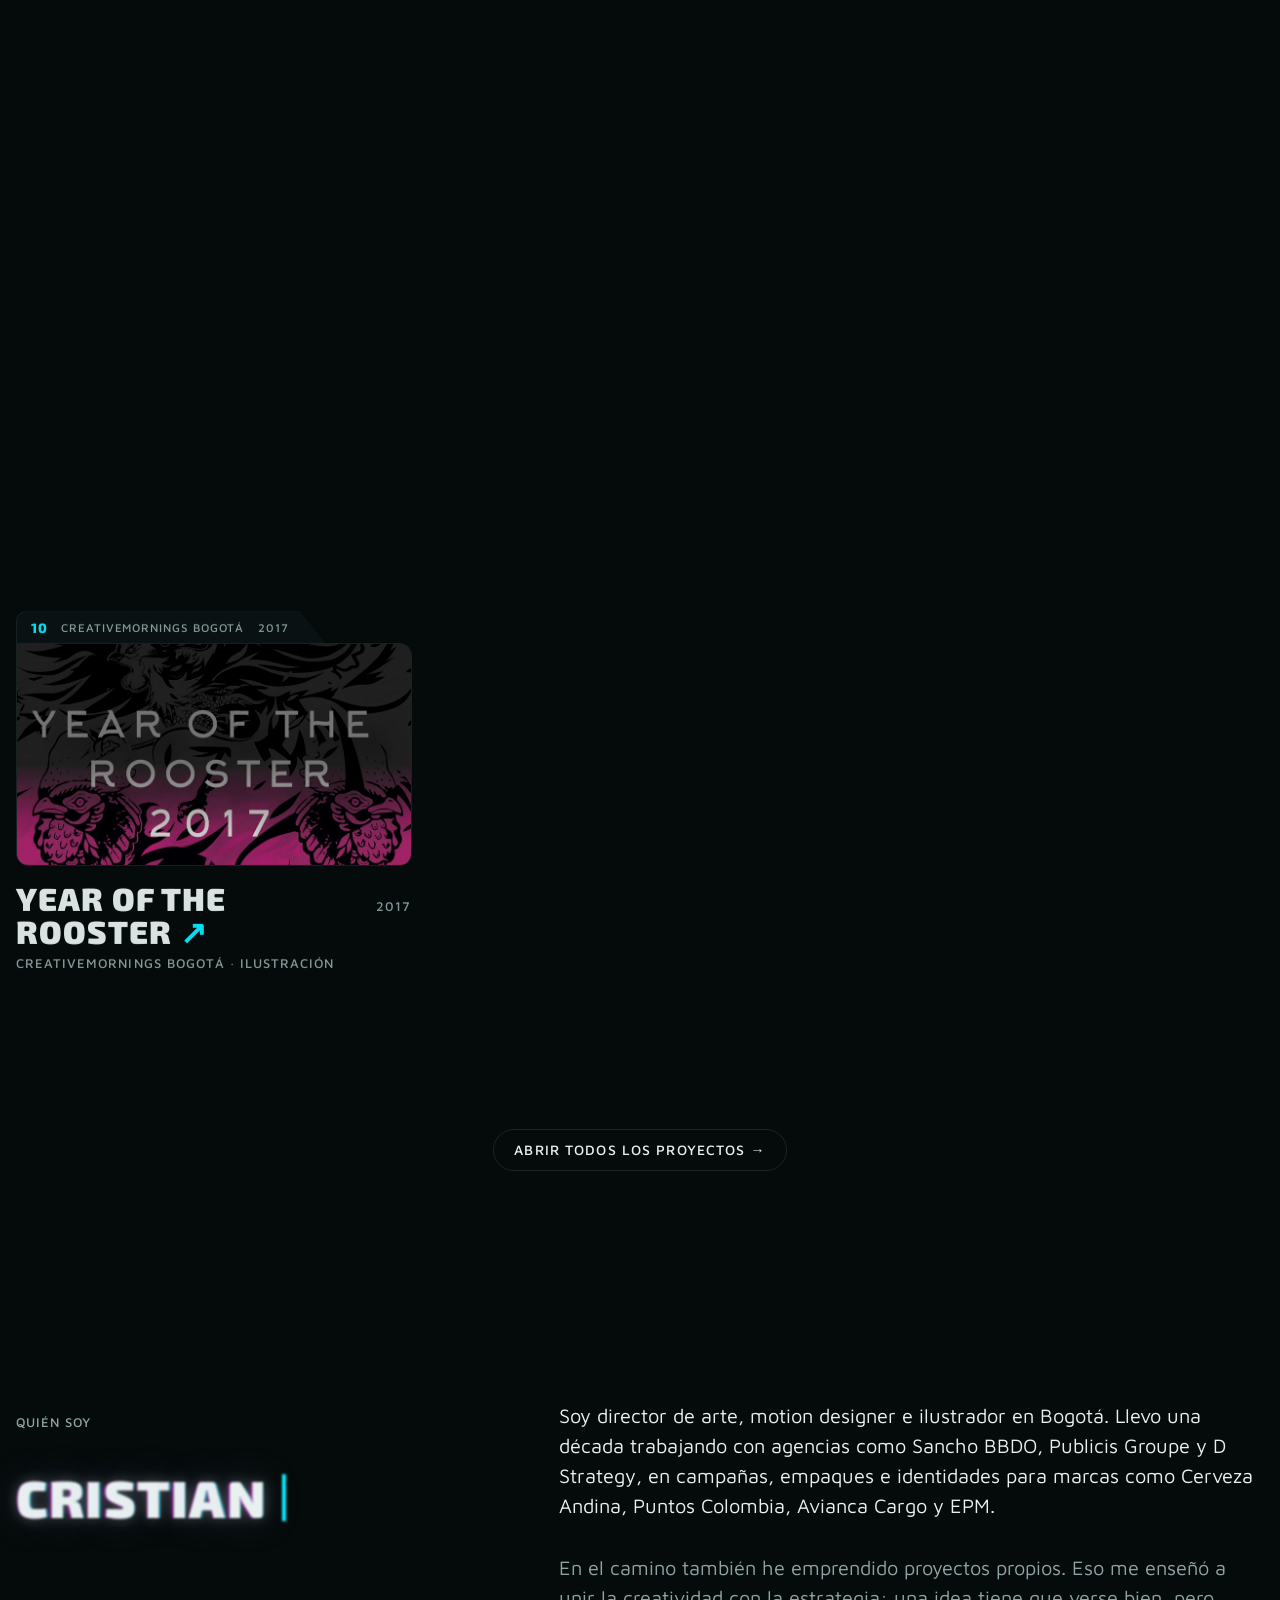
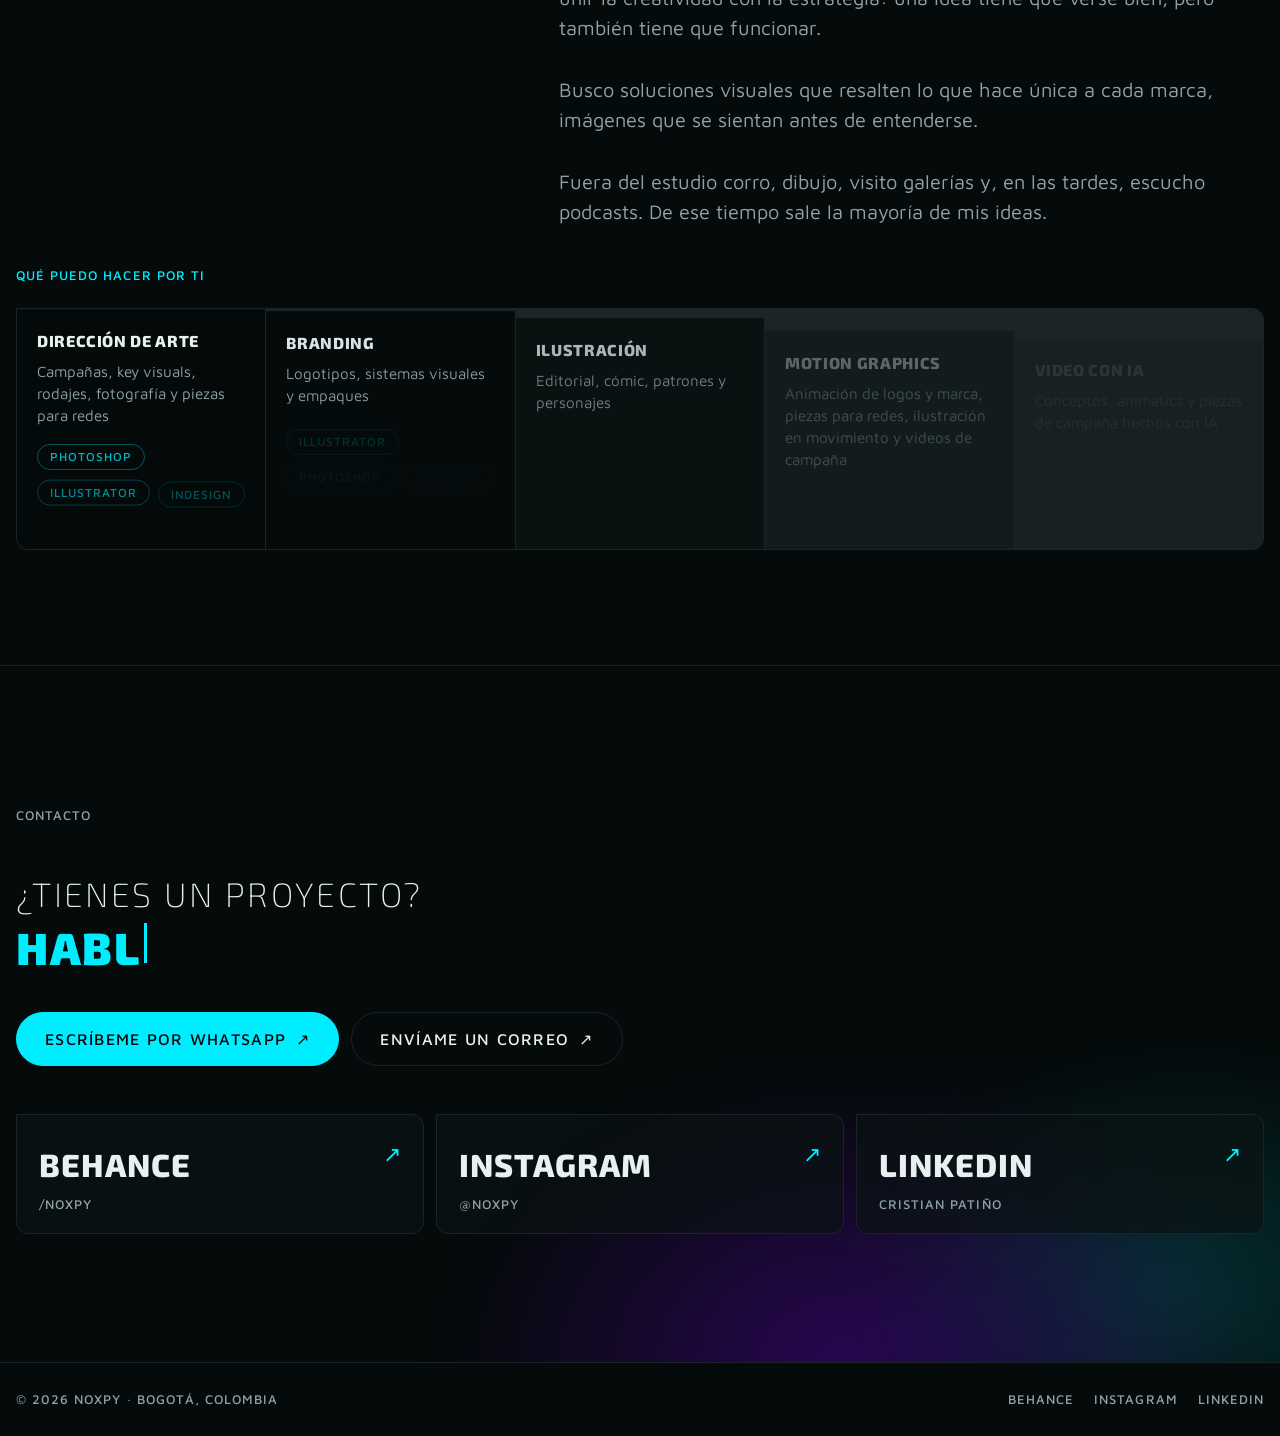
==== commit db4f0371: "Arreglo en celulares, SEO y GEO - Montaje: precisión alta cuando existe, versión ligera en pantallas" ====
--- a/index.html
+++ b/index.html
@@ -3,14 +3,183 @@
 <head>
 <meta charset="utf-8">
 <meta name="viewport" content="width=device-width, initial-scale=1, viewport-fit=cover">
-<title>NOXPY · Cristian Patiño</title>
-<meta name="claude:viewport-fit-sides" content="cover">
-<meta name="description" content="Cristian Patiño (NOXPY), director de arte, motion designer e ilustrador en Bogotá. Campañas para Andina, Puntos Colombia, Avianca Cargo y EPM con agencias como Sancho BBDO y Publicis Groupe.">
+<title>NOXPY · Cristian Patiño, director de arte en Bogotá</title>
+<meta name="description" content="Cristian Patiño (NOXPY), director de arte, motion designer e ilustrador en Bogotá. Campañas para Andina, Puntos Colombia, Avianca Cargo y EPM.">
+<link rel="canonical" href="https://noxpy.com/">
+<meta name="robots" content="index, follow, max-image-preview:large">
+<meta name="author" content="Cristian Patiño">
+<meta name="theme-color" content="#050A0A">
+<meta name="geo.region" content="CO-DC">
+<meta name="geo.placename" content="Bogotá">
+<meta property="og:type" content="website">
+<meta property="og:site_name" content="NOXPY">
+<meta property="og:locale" content="es_CO">
+<meta property="og:url" content="https://noxpy.com/">
+<meta property="og:title" content="NOXPY · Cristian Patiño, director de arte en Bogotá">
+<meta property="og:description" content="Cristian Patiño (NOXPY), director de arte, motion designer e ilustrador en Bogotá. Campañas para Andina, Puntos Colombia, Avianca Cargo y EPM.">
+<meta property="og:image" content="https://noxpy.com/assets/img/og-noxpy.jpg">
+<meta property="og:image:width" content="1200">
+<meta property="og:image:height" content="630">
+<meta property="og:image:alt" content="PORTAFOLIO de Cristian Patiño (NOXPY): dirección de arte, motion e ilustración en Bogotá">
+<meta name="twitter:card" content="summary_large_image">
+<meta name="twitter:title" content="NOXPY · Cristian Patiño, director de arte en Bogotá">
+<meta name="twitter:description" content="Cristian Patiño (NOXPY), director de arte, motion designer e ilustrador en Bogotá. Campañas para Andina, Puntos Colombia, Avianca Cargo y EPM.">
+<meta name="twitter:image" content="https://noxpy.com/assets/img/og-noxpy.jpg">
+<link rel="icon" href="favicon.ico" sizes="48x48">
 <link rel="icon" href="assets/img/simbolo.svg" type="image/svg+xml">
+<link rel="apple-touch-icon" href="apple-touch-icon.png">
+<link rel="manifest" href="site.webmanifest">
 <link rel="preconnect" href="https://fonts.googleapis.com">
 <link rel="preconnect" href="https://fonts.gstatic.com" crossorigin>
-<link rel="stylesheet" href="https://fonts.googleapis.com/css2?family=Exo+2:wght@200;600;700;800;900&family=Maven+Pro:wght@400;500;600&display=swap">
-<link rel="stylesheet" href="assets/css/styles.css?v=202611051000">
+<!-- Las fuentes no bloquean el primer dibujo de la página (con mala señal la página quedaba en blanco esperándolas) -->
+<link rel="preload" as="style" href="https://fonts.googleapis.com/css2?family=Exo+2:wght@200;600;700;800;900&family=Maven+Pro:wght@400;500;600&display=swap">
+<link rel="stylesheet" href="https://fonts.googleapis.com/css2?family=Exo+2:wght@200;600;700;800;900&family=Maven+Pro:wght@400;500;600&display=swap" media="print" onload="this.media='all'">
+<noscript><link rel="stylesheet" href="https://fonts.googleapis.com/css2?family=Exo+2:wght@200;600;700;800;900&family=Maven+Pro:wght@400;500;600&display=swap"></noscript>
+<link rel="preload" as="image" href="assets/img/montaje/puntos-azules.webp" fetchpriority="high">
+<link rel="stylesheet" href="assets/css/styles.css?v=202611051100">
+<script type="application/ld+json">
+{
+ "@context": "https://schema.org",
+ "@graph": [
+  {
+   "@type": "WebSite",
+   "@id": "https://noxpy.com/#sitio",
+   "url": "https://noxpy.com/",
+   "name": "NOXPY",
+   "alternateName": "Cristian Patiño · Portafolio",
+   "inLanguage": "es-CO",
+   "publisher": {
+    "@id": "https://noxpy.com/#cristian"
+   }
+  },
+  {
+   "@type": "ProfilePage",
+   "@id": "https://noxpy.com/#pagina",
+   "url": "https://noxpy.com/",
+   "name": "NOXPY · Cristian Patiño, director de arte en Bogotá",
+   "inLanguage": "es-CO",
+   "isPartOf": {
+    "@id": "https://noxpy.com/#sitio"
+   },
+   "mainEntity": {
+    "@id": "https://noxpy.com/#cristian"
+   },
+   "primaryImageOfPage": "https://noxpy.com/assets/img/og-noxpy.jpg"
+  },
+  {
+   "@type": "Person",
+   "@id": "https://noxpy.com/#cristian",
+   "name": "Cristian Patiño",
+   "alternateName": "NOXPY",
+   "jobTitle": "Director de arte, motion designer e ilustrador",
+   "description": "Director de arte, motion designer e ilustrador en Bogotá con una década de experiencia en campañas, empaques e identidades de marca.",
+   "url": "https://noxpy.com/",
+   "image": "https://noxpy.com/assets/img/og-noxpy.jpg",
+   "email": "mailto:noxpy17@gmail.com",
+   "telephone": "+57 313 313 8633",
+   "address": {
+    "@type": "PostalAddress",
+    "addressLocality": "Bogotá",
+    "addressRegion": "Bogotá D.C.",
+    "addressCountry": "CO"
+   },
+   "knowsAbout": [
+    "Dirección de arte",
+    "Motion graphics",
+    "Ilustración",
+    "Branding",
+    "Diseño de empaques",
+    "Video con IA",
+    "Campañas publicitarias"
+   ],
+   "knowsLanguage": "es",
+   "sameAs": [
+    "https://www.behance.net/NOXPY",
+    "https://www.instagram.com/noxpy/",
+    "https://www.linkedin.com/in/cristian-pati%C3%B1o-923b6199/"
+   ]
+  },
+  {
+   "@type": "ProfessionalService",
+   "@id": "https://noxpy.com/#noxpy",
+   "name": "NOXPY · Cristian Patiño",
+   "url": "https://noxpy.com/",
+   "image": "https://noxpy.com/assets/img/og-noxpy.jpg",
+   "logo": "https://noxpy.com/assets/img/icon-512.png",
+   "description": "Estudio de dirección de arte, motion graphics, ilustración y branding de Cristian Patiño en Bogotá.",
+   "founder": {
+    "@id": "https://noxpy.com/#cristian"
+   },
+   "address": {
+    "@type": "PostalAddress",
+    "addressLocality": "Bogotá",
+    "addressRegion": "Bogotá D.C.",
+    "addressCountry": "CO"
+   },
+   "areaServed": [
+    {
+     "@type": "Country",
+     "name": "Colombia"
+    },
+    "Latinoamérica"
+   ],
+   "email": "noxpy17@gmail.com",
+   "telephone": "+57 313 313 8633",
+   "sameAs": [
+    "https://www.behance.net/NOXPY",
+    "https://www.instagram.com/noxpy/",
+    "https://www.linkedin.com/in/cristian-pati%C3%B1o-923b6199/"
+   ],
+   "hasOfferCatalog": {
+    "@type": "OfferCatalog",
+    "name": "Servicios",
+    "itemListElement": [
+     {
+      "@type": "Offer",
+      "itemOffered": {
+       "@type": "Service",
+       "name": "Dirección de arte",
+       "description": "Campañas, key visuals, rodajes, fotografía y piezas para redes"
+      }
+     },
+     {
+      "@type": "Offer",
+      "itemOffered": {
+       "@type": "Service",
+       "name": "Branding",
+       "description": "Logotipos, sistemas visuales y empaques"
+      }
+     },
+     {
+      "@type": "Offer",
+      "itemOffered": {
+       "@type": "Service",
+       "name": "Ilustración",
+       "description": "Editorial, cómic, patrones y personajes"
+      }
+     },
+     {
+      "@type": "Offer",
+      "itemOffered": {
+       "@type": "Service",
+       "name": "Motion graphics",
+       "description": "Animación de logos y marca, piezas para redes, ilustración en movimiento y videos de campaña"
+      }
+     },
+     {
+      "@type": "Offer",
+      "itemOffered": {
+       "@type": "Service",
+       "name": "Video con IA",
+       "description": "Conceptos, animatics y piezas de campaña hechos con IA"
+      }
+     }
+    ]
+   }
+  }
+ ]
+}
+</script>
 </head>
 <body>
 <div class="grain" aria-hidden="true"></div>
@@ -20,7 +189,7 @@
     <a class="brand" href="#inicio"><img src="assets/img/logo-noxpy-blanco.svg" alt="NOXPY" width="234" height="65"></a>
     <button class="menu-btn" type="button" aria-expanded="false" aria-controls="menu-principal" aria-label="Abrir menú"><span></span><span></span></button>
     <nav class="nav" id="menu-principal" aria-label="Principal">
-      <a href="proyectos/index.html">Proyectos</a>
+      <a href="proyectos/">Proyectos</a>
       <a href="#sobre-mi">Sobre mí</a>
       <a href="#contacto">Contacto</a>
     </nav>
@@ -36,6 +205,7 @@
       <div class="hero-marca-luz"><img src="assets/img/portafolio.svg" alt="Portafolio" width="439" height="137" decoding="async"></div>
       <p class="label hero-eyebrow" data-intro>Dirección de arte · Ilustración · Motion&nbsp;graphics</p>
       <h1 class="titulo" id="hero-titulo" data-split>
+        <span class="sr-only">Cristian Patiño (NOXPY), director de arte en Bogotá. </span>
         <span class="linea">Creativo por naturaleza.</span>
         <span class="linea linea--luz">Rebelde en el diseño.</span>
       </h1>
@@ -204,7 +374,7 @@
   <section class="featured" id="destacados" aria-labelledby="destacados-titulo">
     <div class="wrap featured-head">
       <h2 class="label" id="destacados-titulo">Proyectos destacados</h2>
-      <a class="label" href="proyectos/index.html">Ver todos los proyectos →</a>
+      <a class="label" href="proyectos/">Ver todos los proyectos →</a>
     </div>
     <div class="feature-stack">
       <article class="feature">
@@ -429,7 +599,7 @@
         </li>
       </ul>
       <div class="more">
-        <a class="btn" href="proyectos/index.html">Abrir todos los proyectos →</a>
+        <a class="btn" href="proyectos/">Abrir todos los proyectos →</a>
       </div>
     </div>
   </section>
@@ -520,9 +690,9 @@
   </div>
 </footer>
 
-<script src="assets/vendor/anime.umd.min.js?v=202611051000"></script>
-<script src="assets/js/main.js?v=202611051000"></script>
-<script src="assets/js/montaje.js?v=202611051000"></script>
-<script src="assets/js/intro.js?v=202611051000"></script>
+<script src="assets/vendor/anime.umd.min.js?v=202611051100"></script>
+<script src="assets/js/main.js?v=202611051100"></script>
+<script src="assets/js/montaje.js?v=202611051100"></script>
+<script src="assets/js/intro.js?v=202611051100"></script>
 </body>
 </html>
--- a/assets/css/styles.css
+++ b/assets/css/styles.css
@@ -224,7 +224,6 @@
 }
 .hero-marca img { display: block; width: clamp(130px, 21.6vw, 346px); height: auto; }
 @media (max-width: 760px) {
-  .hero-marca { justify-content: flex-start; padding: 24vh 0 0; }
   .hero-marca img { width: 40.5vw; }
 }
 @media (prefers-reduced-motion: no-preference) {
@@ -251,7 +250,7 @@
 
 /* Grano propio del hero: entre la escena y el texto, nunca encima del texto */
 .hero-grain {
-  position: absolute; inset: -50%; z-index: 0; pointer-events: none;
+  position: absolute; inset: -12%; z-index: 0; pointer-events: none;
   opacity: .063; background-size: 180px 180px;   /* 30% más suave que el .09 original */
   will-change: transform;
 }
@@ -434,8 +433,23 @@
 }
 .actions { display: flex; flex-wrap: wrap; gap: 12px; }
 
+/* Celular: la portada se apila en orden (textos centrados arriba, nombre y botones abajo) en vez de
+   superponerse, así nada se toca aunque la pantalla sea baja (iPhone SE) */
 @media (max-width: 760px) {
-  .hero-grid { padding-top: 46vh; padding-top: 46svh; gap: 16px; }
+  .hero { display: flex; flex-direction: column; align-items: stretch; }
+  .hero-marca {
+    position: relative; inset: auto; flex: 1 0 auto;
+    justify-content: center; gap: 12px;
+    padding: clamp(92px, 15svh, 140px) 16px 28px;
+  }
+  .hero-llama { width: clamp(52px, 15vw, 72px); margin-top: 6px; }
+  .hero-grid { min-height: 0; padding-top: 0; gap: 16px; }
+}
+/* Pantallas táctiles: grano quieto y del tamaño de la pantalla, sin el grano extra del banner
+   (el montaje ya trae el suyo): menos capas grandes en la memoria de la tarjeta gráfica */
+@media (pointer: coarse) {
+  .grain { inset: 0; will-change: auto; }
+  .hero-grain { display: none; }
 }
 
 .sr-only {
